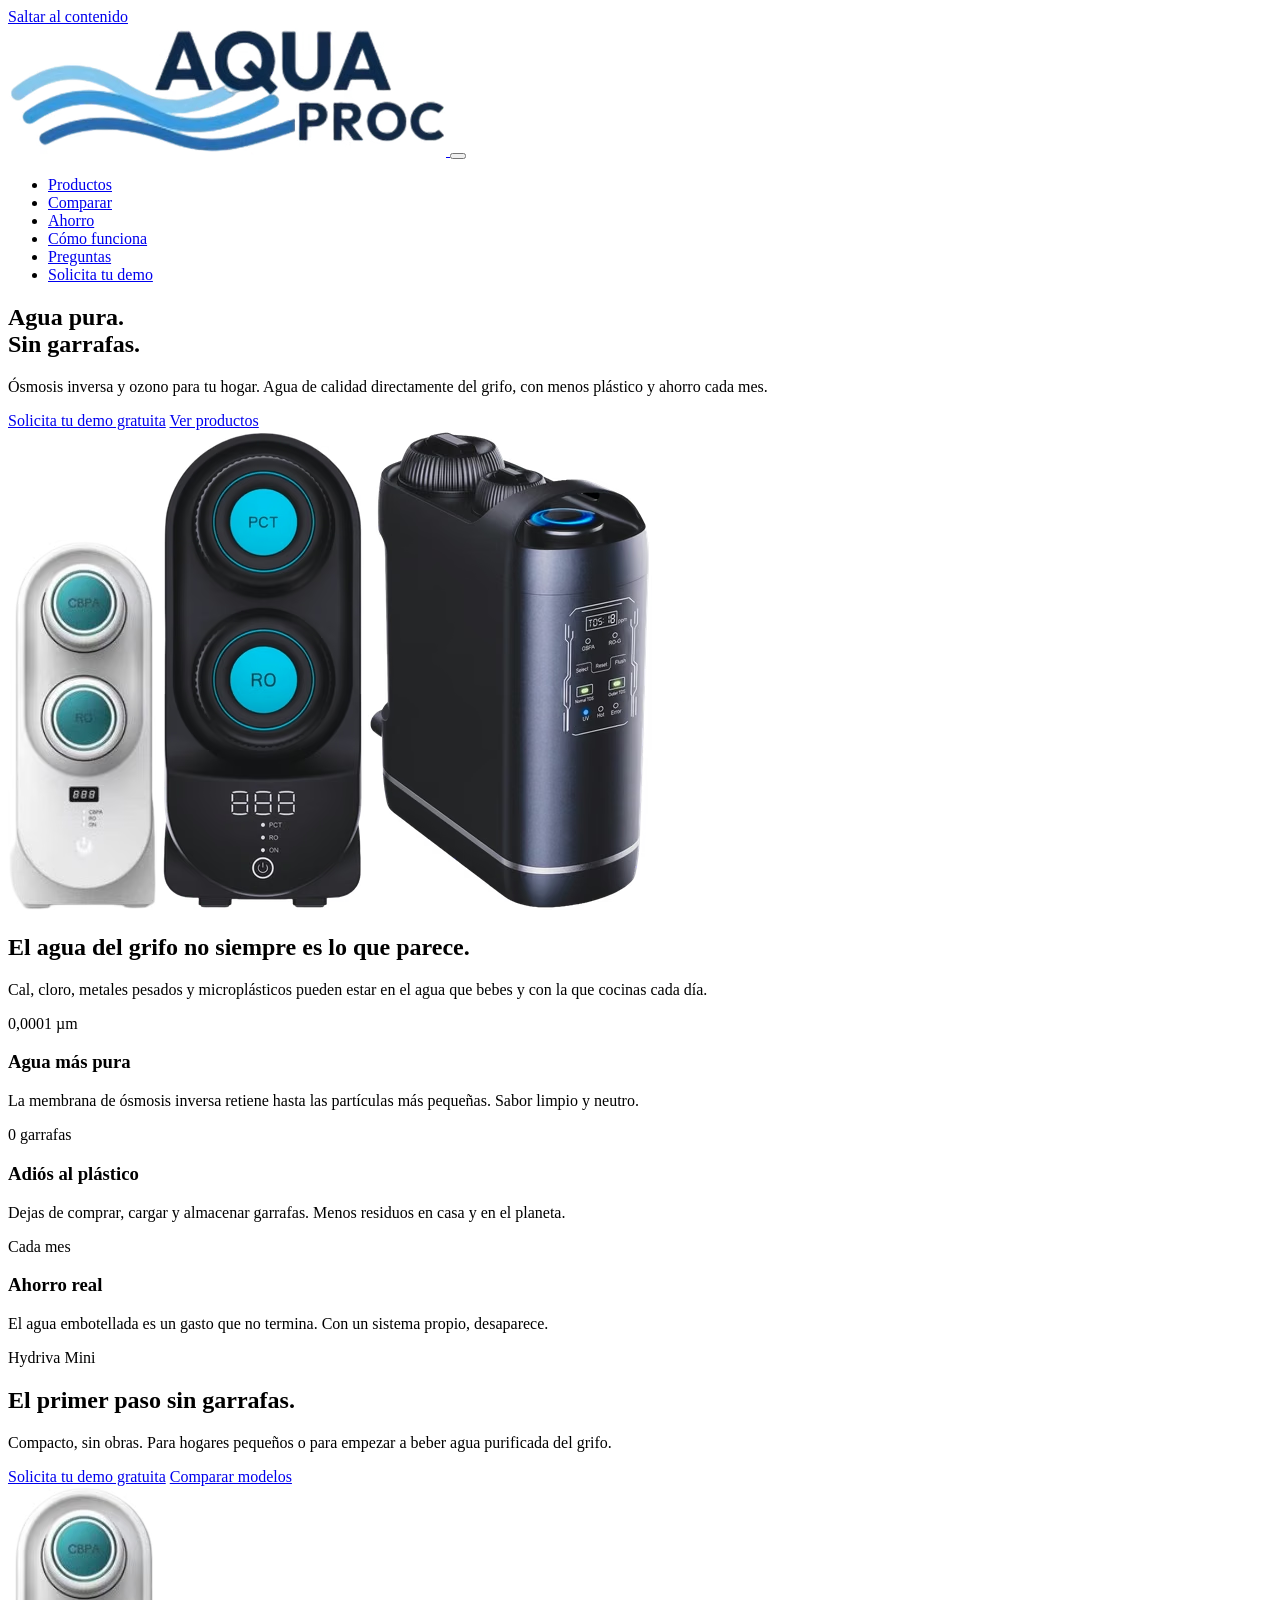
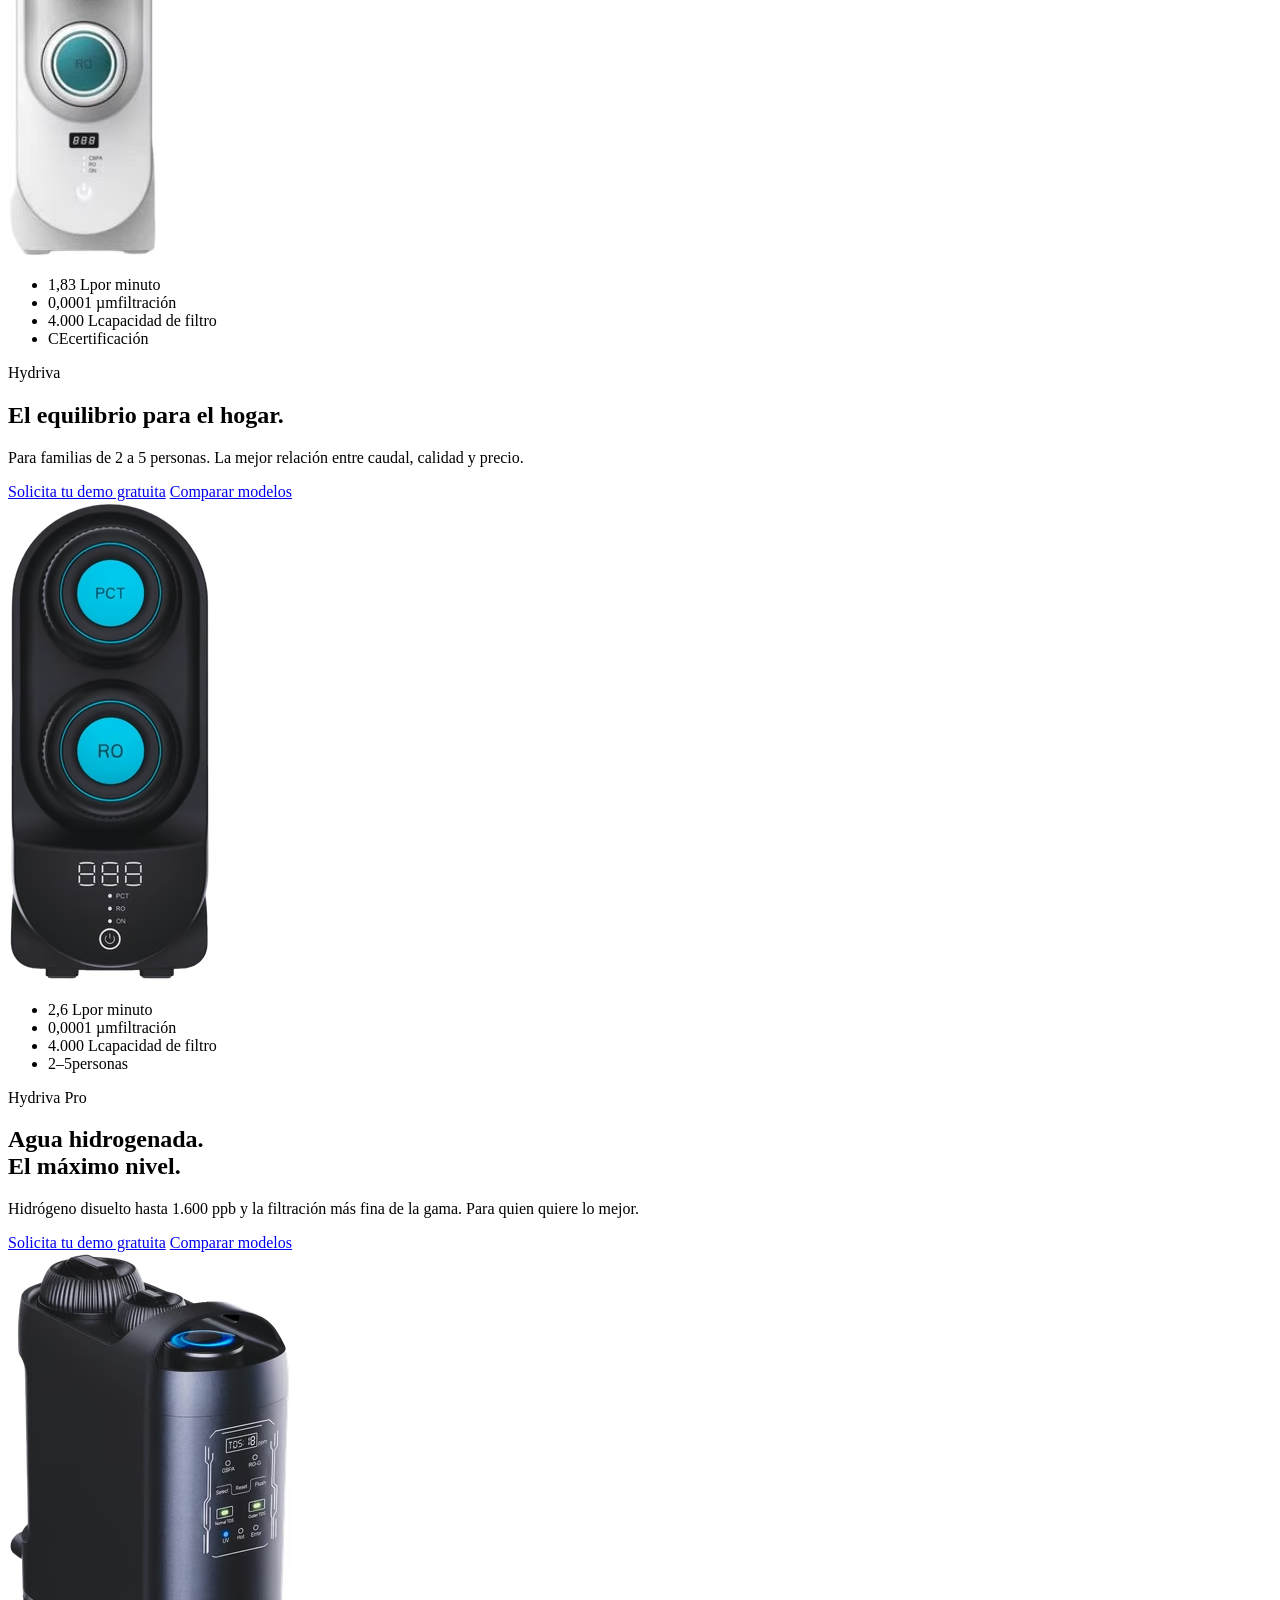
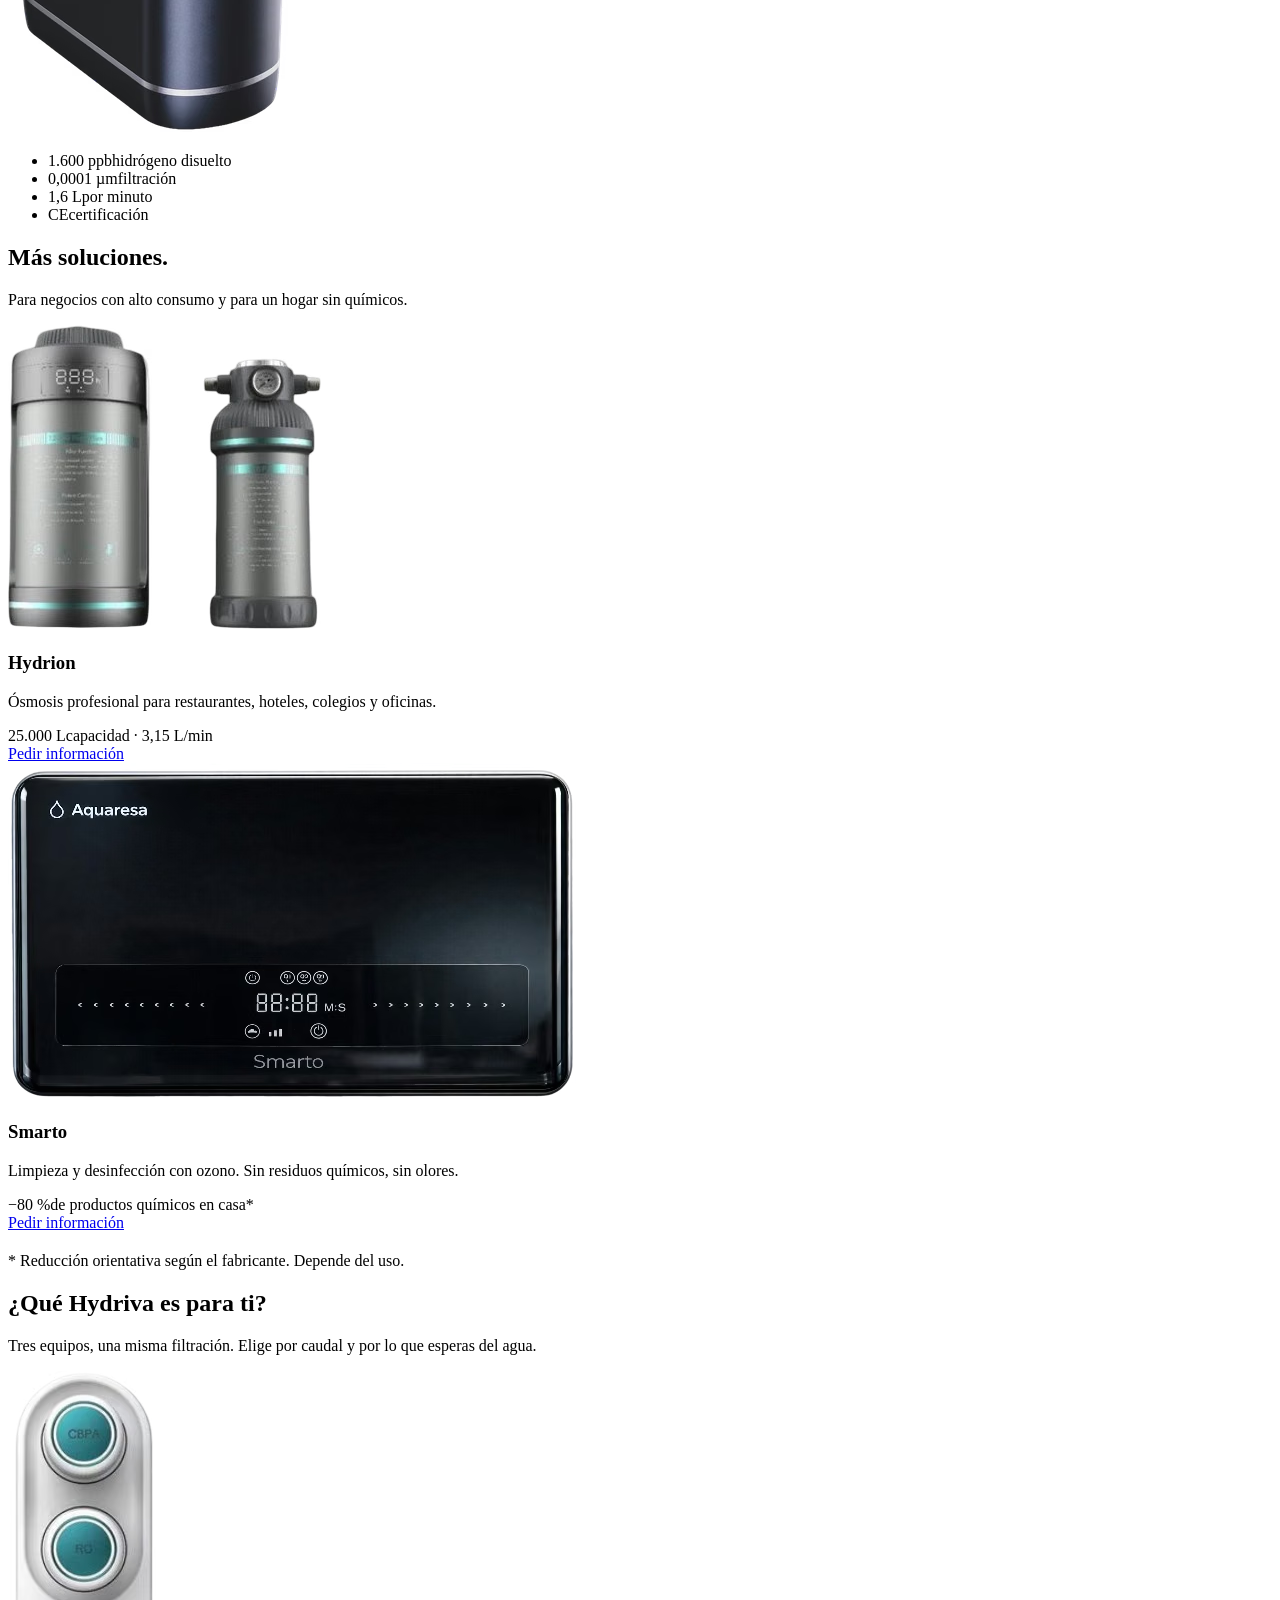
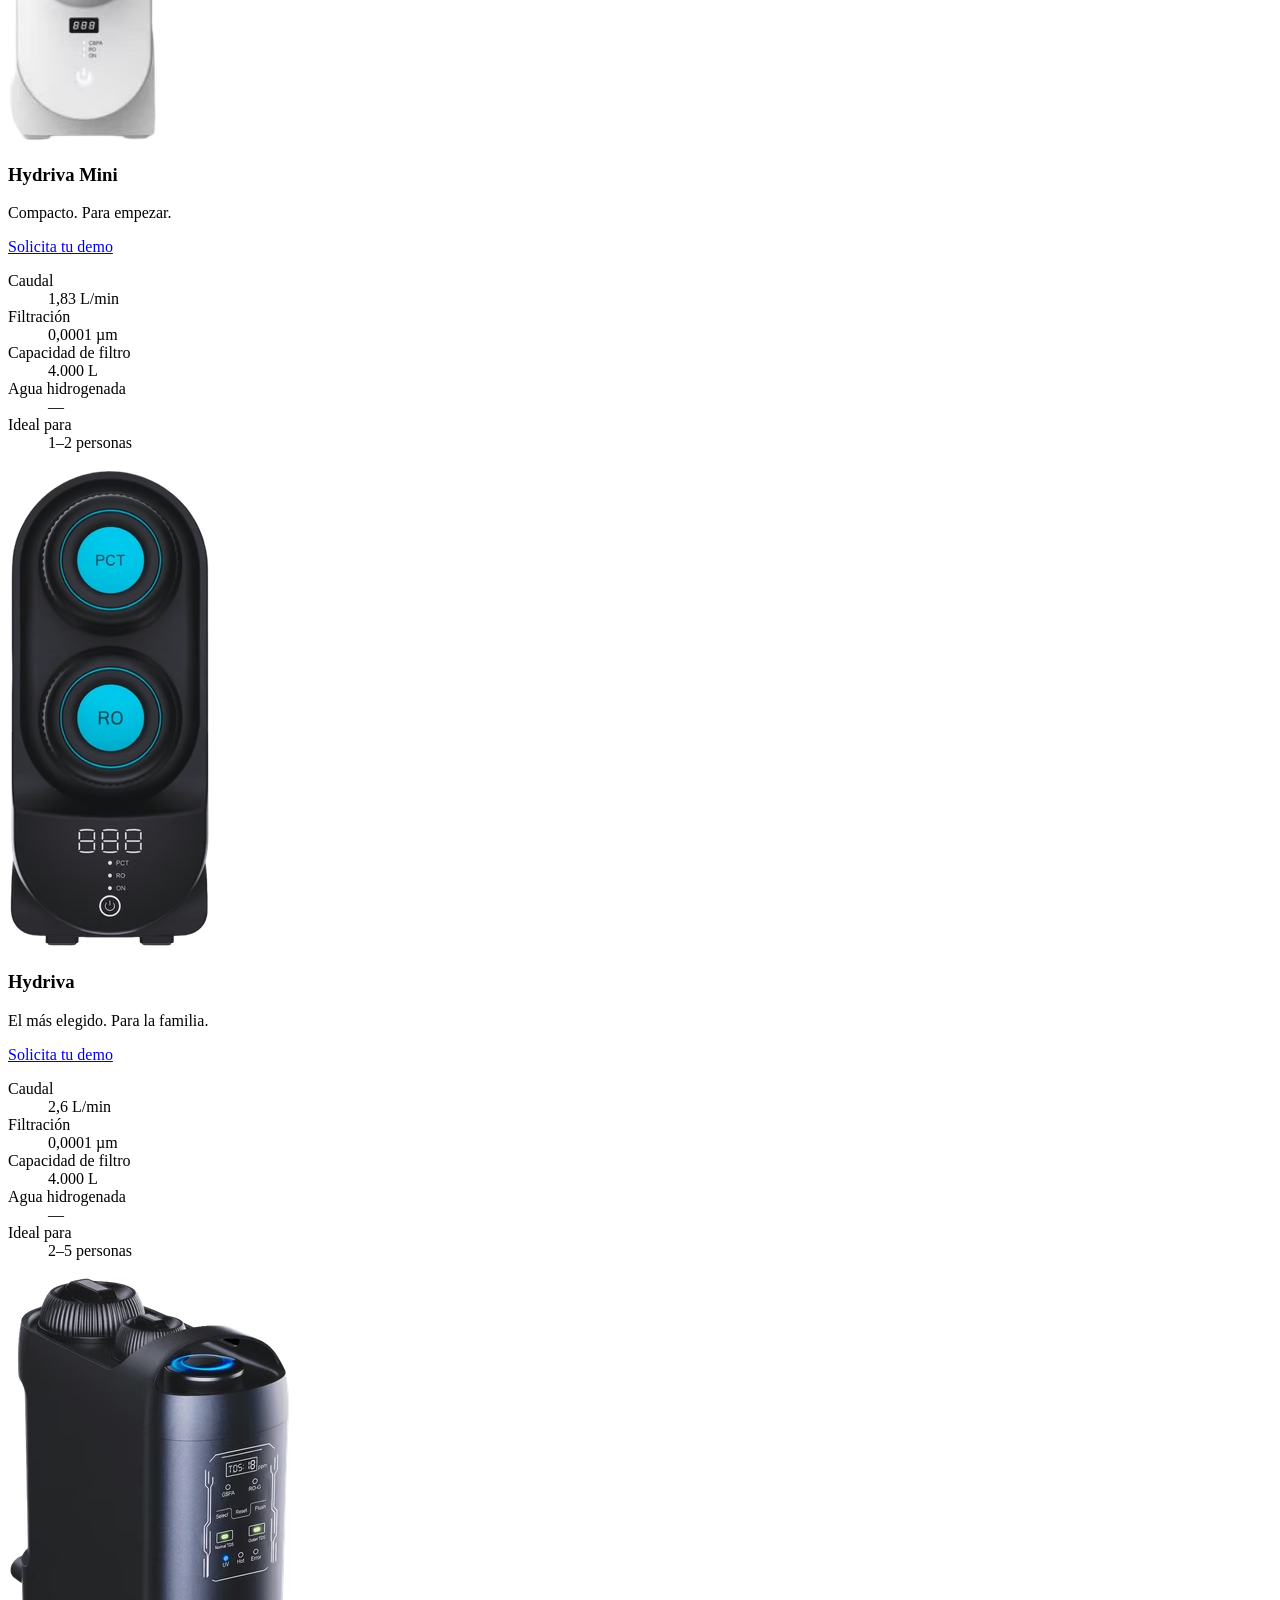
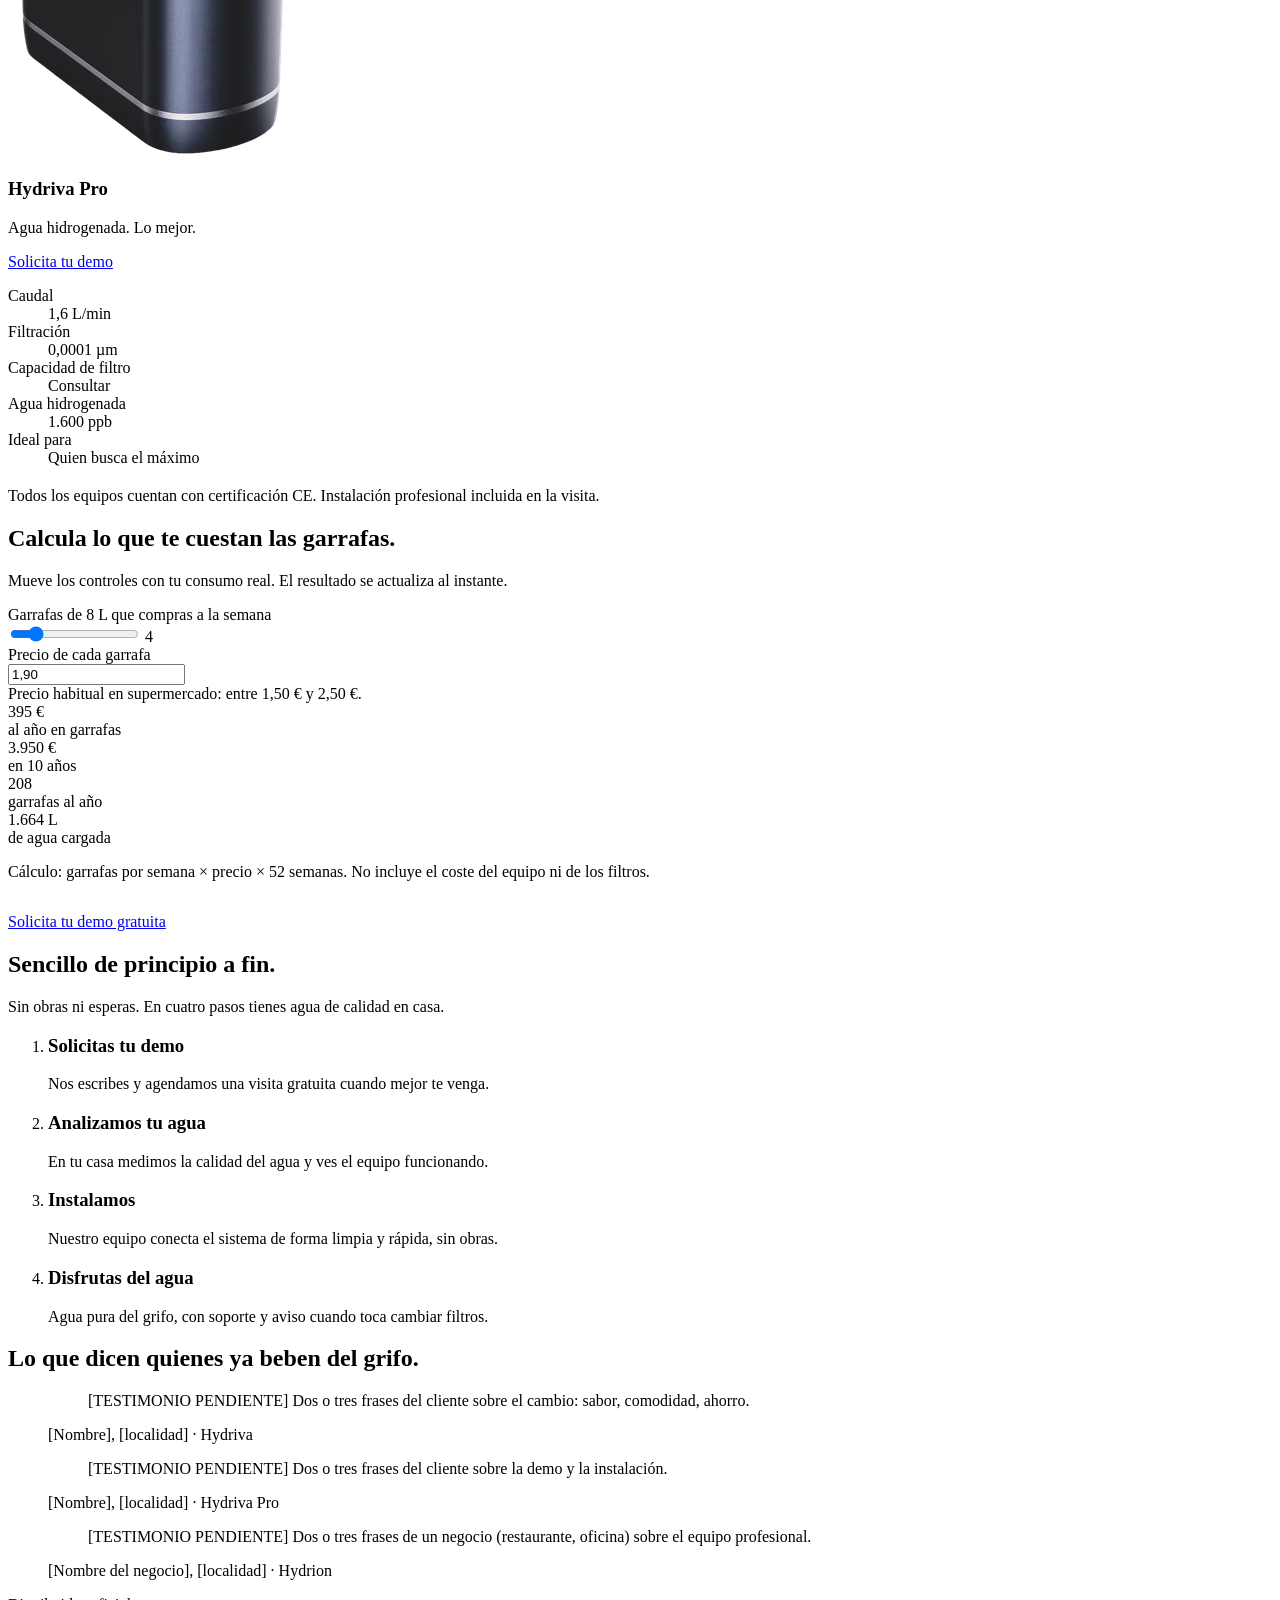
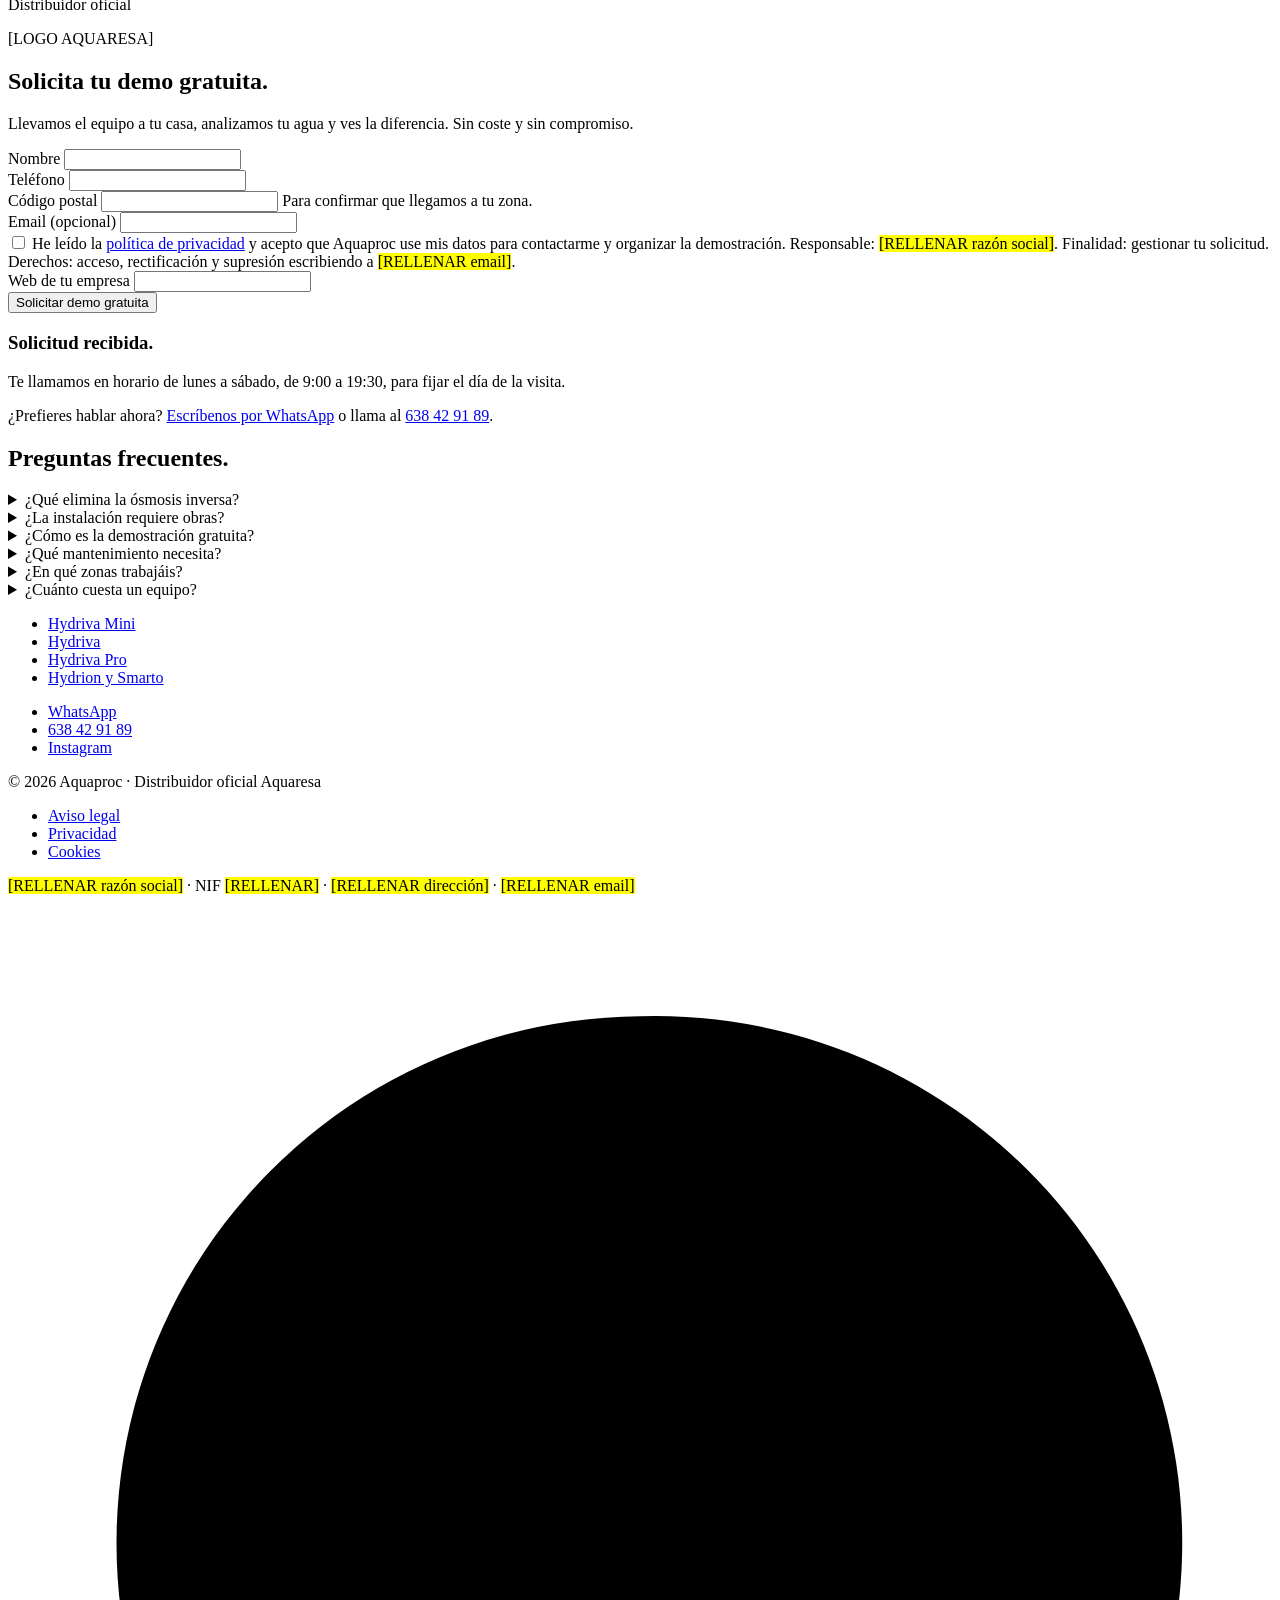
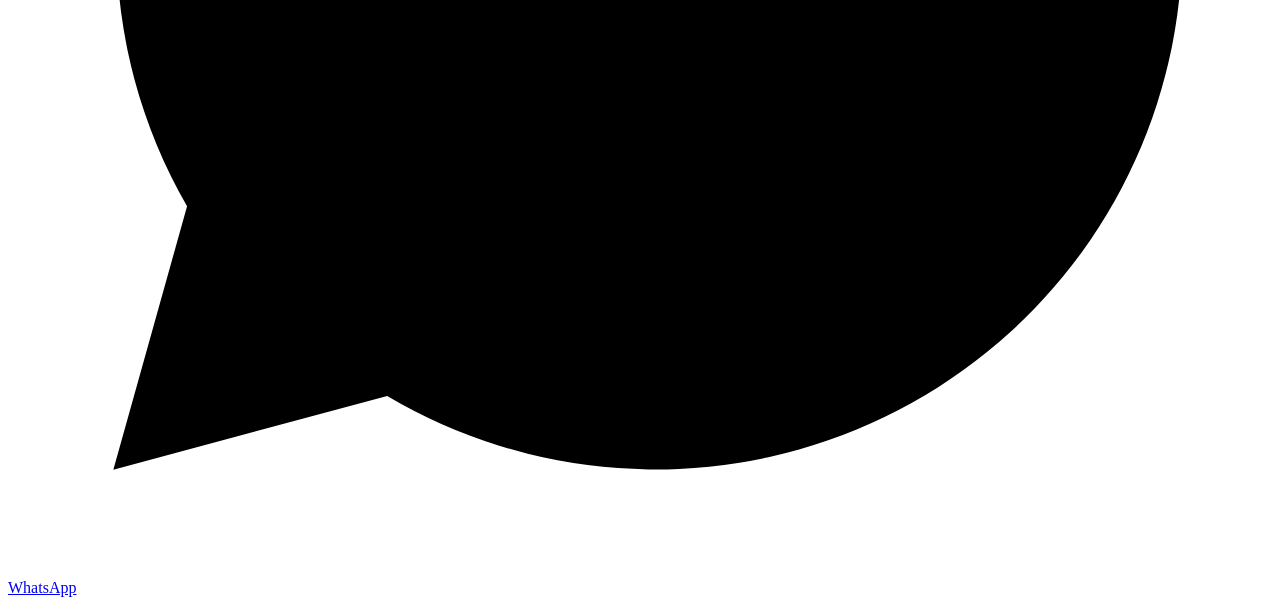
==== index.html @ 25bbf649 "feat: rediseño completo de la landing (hero, producto a pantalla completa, comparativa, calculadora," ====
<!DOCTYPE html>
<html lang="es">
<head>
<meta charset="utf-8">
<meta name="viewport" content="width=device-width, initial-scale=1">
<title>Aquaproc · Agua pura en casa, sin garrafas</title>
<meta name="description" content="Ósmosis inversa y ozono para tu hogar. Agua de calidad directamente del grifo, sin garrafas y con ahorro cada mes. Demo gratuita en tu casa, sin compromiso.">
<link rel="canonical" href="https://aquaproc.com/">
<meta name="theme-color" content="#ffffff" media="(prefers-color-scheme: light)">
<meta name="theme-color" content="#000000" media="(prefers-color-scheme: dark)">

<meta property="og:type" content="website">
<meta property="og:locale" content="es_ES">
<meta property="og:site_name" content="Aquaproc">
<meta property="og:title" content="Agua pura en casa. Sin garrafas.">
<meta property="og:description" content="Ósmosis inversa y ozono para tu hogar. Demo gratuita en tu casa, sin compromiso.">
<meta property="og:url" content="https://aquaproc.com/">
<meta property="og:image" content="https://aquaproc.com/img/og.jpg">
<meta property="og:image:width" content="1200">
<meta property="og:image:height" content="630">
<meta property="og:image:alt" content="Logo de Aquaproc y equipo de ósmosis Hydriva">
<meta name="twitter:card" content="summary_large_image">
<meta name="twitter:title" content="Agua pura en casa. Sin garrafas.">
<meta name="twitter:description" content="Ósmosis inversa y ozono para tu hogar. Demo gratuita en tu casa, sin compromiso.">
<meta name="twitter:image" content="https://aquaproc.com/img/og.jpg">

<link rel="icon" href="/favicon.ico" sizes="32x32">
<link rel="icon" href="/img/favicon-32.png" type="image/png" sizes="32x32">
<link rel="apple-touch-icon" href="/img/apple-touch-icon.png">
<link rel="manifest" href="/site.webmanifest">

<link rel="preload" href="/fonts/inter-semibold.woff" as="font" type="font/woff" crossorigin>
<link rel="preload" href="/fonts/inter-regular.woff" as="font" type="font/woff" crossorigin>
<link rel="preload" href="/img/hydriva.avif" as="image" type="image/avif" fetchpriority="high">
<link rel="stylesheet" href="/css/style.css">

<!-- Analítica sin cookies. Crea el sitio en plausible.io con el dominio aquaproc.com. -->
<script defer data-domain="aquaproc.com" src="https://plausible.io/js/script.js"></script>
<!-- Alternativa GA4 (requiere banner de cookies y consentimiento previo):
<script async src="https://www.googletagmanager.com/gtag/js?id=G-XXXXXXX"></script>
<script>window.dataLayer=window.dataLayer||[];function gtag(){dataLayer.push(arguments)}gtag('js',new Date());gtag('config','G-XXXXXXX');</script>
-->

<script type="application/ld+json">
{
  "@context": "https://schema.org",
  "@graph": [
    {
      "@type": "LocalBusiness",
      "@id": "https://aquaproc.com/#business",
      "name": "Aquaproc",
      "url": "https://aquaproc.com/",
      "logo": "https://aquaproc.com/img/logo.png",
      "image": "https://aquaproc.com/img/og.jpg",
      "description": "Venta e instalación de sistemas de ósmosis inversa y ozono para el hogar. Distribuidor oficial Aquaresa.",
      "telephone": "+34638429189",
      "sameAs": ["https://www.instagram.com/aquaproc"],
      "areaServed": [
        { "@type": "AdministrativeArea", "name": "Cataluña" },
        { "@type": "Country", "name": "España" }
      ],
      "openingHoursSpecification": {
        "@type": "OpeningHoursSpecification",
        "dayOfWeek": ["Monday", "Tuesday", "Wednesday", "Thursday", "Friday", "Saturday"],
        "opens": "09:00",
        "closes": "19:30"
      },
      "priceRange": "€€",
      "address": {
        "@type": "PostalAddress",
        "addressCountry": "ES",
        "addressRegion": "Cataluña"
      }
    },
    {
      "@type": "Product",
      "name": "Hydriva Mini",
      "brand": { "@type": "Brand", "name": "Aquaresa" },
      "description": "Ósmosis inversa compacta. 1,83 L/min, filtración de 0,0001 µm, 4.000 L de capacidad.",
      "image": "https://aquaproc.com/img/hydriva-mini.png",
      "url": "https://aquaproc.com/#hydriva-mini"
    },
    {
      "@type": "Product",
      "name": "Hydriva",
      "brand": { "@type": "Brand", "name": "Aquaresa" },
      "description": "Ósmosis inversa para el hogar. 2,6 L/min, filtración de 0,0001 µm, 4.000 L de capacidad.",
      "image": "https://aquaproc.com/img/hydriva.png",
      "url": "https://aquaproc.com/#hydriva"
    },
    {
      "@type": "Product",
      "name": "Hydriva Pro",
      "brand": { "@type": "Brand", "name": "Aquaresa" },
      "description": "Ósmosis inversa con agua hidrogenada hasta 1.600 ppb. 1,6 L/min, filtración de 0,0001 µm.",
      "image": "https://aquaproc.com/img/hydriva-pro.png",
      "url": "https://aquaproc.com/#hydriva-pro"
    },
    {
      "@type": "Product",
      "name": "Hydrion",
      "brand": { "@type": "Brand", "name": "Aquaresa" },
      "description": "Ósmosis inversa profesional. 3,15 L/min, 25.000 L de capacidad.",
      "image": "https://aquaproc.com/img/hydrion.png",
      "url": "https://aquaproc.com/#mas-soluciones"
    },
    {
      "@type": "Product",
      "name": "Smarto",
      "brand": { "@type": "Brand", "name": "Aquaresa" },
      "description": "Sistema de ozono para el hogar. Limpieza y desinfección sin productos químicos.",
      "image": "https://aquaproc.com/img/smarto.png",
      "url": "https://aquaproc.com/#mas-soluciones"
    },
    {
      "@type": "FAQPage",
      "mainEntity": [
        {
          "@type": "Question",
          "name": "¿Qué elimina la ósmosis inversa?",
          "acceptedAnswer": { "@type": "Answer", "text": "Filtra el agua a través de una membrana de 0,0001 µm, reteniendo cal, metales pesados, microplásticos y otras impurezas. El resultado es un agua de sabor limpio y neutro." }
        },
        {
          "@type": "Question",
          "name": "¿La instalación requiere obras?",
          "acceptedAnswer": { "@type": "Answer", "text": "No. Nuestro equipo conecta el sistema a tu instalación existente de forma limpia y rápida, sin obras." }
        },
        {
          "@type": "Question",
          "name": "¿Cómo es la demostración gratuita?",
          "acceptedAnswer": { "@type": "Answer", "text": "Vamos a tu casa, analizamos la calidad de tu agua y te enseñamos el equipo funcionando. Es gratis y sin compromiso de compra." }
        },
        {
          "@type": "Question",
          "name": "¿Qué mantenimiento necesita?",
          "acceptedAnswer": { "@type": "Answer", "text": "La sustitución periódica de los filtros. Te avisamos cuando toca y te damos soporte para que el equipo funcione siempre bien." }
        },
        {
          "@type": "Question",
          "name": "¿En qué zonas trabajáis?",
          "acceptedAnswer": { "@type": "Answer", "text": "Instalamos en toda España, principalmente en Cataluña. Escríbenos con tu código postal y te confirmamos fecha." }
        }
      ]
    }
  ]
}
</script>
</head>
<body>

<a class="skip-link" href="#main">Saltar al contenido</a>

<header class="nav">
  <div class="wrap nav-inner">
    <a class="nav-logo" href="#inicio" aria-label="Aquaproc, inicio">
      <picture>
        <source srcset="/img/logo.avif" type="image/avif">
        <source srcset="/img/logo.webp" type="image/webp">
        <img src="/img/logo.png" width="438" height="130" alt="" decoding="async">
      </picture>
    </a>
    <button class="nav-toggle" type="button" aria-expanded="false" aria-controls="nav-links" aria-label="Menú">
      <span></span><span></span>
    </button>
    <nav aria-label="Principal">
      <ul class="nav-links" id="nav-links">
        <li><a href="#hydriva">Productos</a></li>
        <li><a href="#comparar">Comparar</a></li>
        <li><a href="#ahorro">Ahorro</a></li>
        <li><a href="#como-funciona">Cómo funciona</a></li>
        <li><a href="#faq">Preguntas</a></li>
        <li class="nav-cta"><a class="btn btn-sm" href="#demo">Solicita tu demo</a></li>
      </ul>
    </nav>
  </div>
</header>

<main id="main">

<!-- ================= HERO ================= -->
<section class="hero" id="inicio" aria-labelledby="hero-title">
  <div class="wrap">
    <h1 class="t-display" id="hero-title">Agua pura.<br>Sin garrafas.</h1>
    <p class="t-intro">Ósmosis inversa y ozono para tu hogar. Agua de calidad directamente del grifo, con menos plástico y ahorro cada mes.</p>
    <div class="cta-row">
      <a class="btn" href="#demo">Solicita tu demo gratuita</a>
      <a class="link" href="#hydriva">Ver productos</a>
    </div>
  </div>
  <div class="hero-media" aria-hidden="true">
    <picture>
      <source srcset="/img/hydriva-mini.avif" type="image/avif">
      <source srcset="/img/hydriva-mini.webp" type="image/webp">
      <img class="is-mini" src="/img/hydriva-mini.png" width="149" height="370" alt="" decoding="async">
    </picture>
    <picture>
      <source srcset="/img/hydriva.avif" type="image/avif">
      <source srcset="/img/hydriva.webp" type="image/webp">
      <img src="/img/hydriva.png" width="203" height="480" alt="" fetchpriority="high">
    </picture>
    <picture>
      <source srcset="/img/hydriva-pro.avif" type="image/avif">
      <source srcset="/img/hydriva-pro.webp" type="image/webp">
      <img class="is-pro" src="/img/hydriva-pro.png" width="284" height="480" alt="" decoding="async">
    </picture>
  </div>
</section>

<!-- ================= POR QUÉ ================= -->
<section class="section section-alt" id="por-que" aria-labelledby="why-title">
  <div class="wrap">
    <div class="section-head reveal">
      <h2 class="t-headline" id="why-title">El agua del grifo no siempre es lo que parece.</h2>
      <p class="t-intro muted">Cal, cloro, metales pesados y microplásticos pueden estar en el agua que bebes y con la que cocinas cada día.</p>
    </div>
    <div class="reasons">
      <div class="reason reveal">
        <div class="big">0,0001 µm</div>
        <h3>Agua más pura</h3>
        <p>La membrana de ósmosis inversa retiene hasta las partículas más pequeñas. Sabor limpio y neutro.</p>
      </div>
      <div class="reason reveal">
        <div class="big">0 garrafas</div>
        <h3>Adiós al plástico</h3>
        <p>Dejas de comprar, cargar y almacenar garrafas. Menos residuos en casa y en el planeta.</p>
      </div>
      <div class="reason reveal">
        <div class="big">Cada mes</div>
        <h3>Ahorro real</h3>
        <p>El agua embotellada es un gasto que no termina. Con un sistema propio, desaparece.</p>
      </div>
    </div>
  </div>
</section>

<!-- ================= HYDRIVA MINI ================= -->
<section class="section product" id="hydriva-mini" aria-labelledby="mini-title">
  <div class="wrap">
    <div class="reveal">
      <p class="t-eyebrow">Hydriva Mini</p>
      <h2 class="t-headline" id="mini-title">El primer paso sin garrafas.</h2>
      <p class="t-intro">Compacto, sin obras. Para hogares pequeños o para empezar a beber agua purificada del grifo.</p>
      <div class="cta-row">
        <a class="btn" href="#demo">Solicita tu demo gratuita</a>
        <a class="link" href="#comparar">Comparar modelos</a>
      </div>
    </div>
    <div class="product-media reveal">
      <picture>
        <source srcset="/img/hydriva-mini.avif" type="image/avif">
        <source srcset="/img/hydriva-mini.webp" type="image/webp">
        <img src="/img/hydriva-mini.png" width="149" height="370" alt="Hydriva Mini, equipo de ósmosis inversa compacto en blanco" loading="lazy" decoding="async">
      </picture>
    </div>
    <ul class="specs reveal">
      <li class="spec"><span class="v">1,83 L</span><span class="k">por minuto</span></li>
      <li class="spec"><span class="v">0,0001 µm</span><span class="k">filtración</span></li>
      <li class="spec"><span class="v">4.000 L</span><span class="k">capacidad de filtro</span></li>
      <li class="spec"><span class="v">CE</span><span class="k">certificación</span></li>
    </ul>
  </div>
</section>

<!-- ================= HYDRIVA ================= -->
<section class="section section-alt product" id="hydriva" aria-labelledby="hydriva-title">
  <div class="wrap">
    <div class="reveal">
      <p class="t-eyebrow">Hydriva</p>
      <h2 class="t-headline" id="hydriva-title">El equilibrio para el hogar.</h2>
      <p class="t-intro">Para familias de 2 a 5 personas. La mejor relación entre caudal, calidad y precio.</p>
      <div class="cta-row">
        <a class="btn" href="#demo">Solicita tu demo gratuita</a>
        <a class="link" href="#comparar">Comparar modelos</a>
      </div>
    </div>
    <div class="product-media reveal">
      <picture>
        <source srcset="/img/hydriva.avif" type="image/avif">
        <source srcset="/img/hydriva.webp" type="image/webp">
        <img src="/img/hydriva.png" width="203" height="480" alt="Hydriva, equipo de ósmosis inversa para el hogar en negro" loading="lazy" decoding="async">
      </picture>
    </div>
    <ul class="specs reveal">
      <li class="spec"><span class="v">2,6 L</span><span class="k">por minuto</span></li>
      <li class="spec"><span class="v">0,0001 µm</span><span class="k">filtración</span></li>
      <li class="spec"><span class="v">4.000 L</span><span class="k">capacidad de filtro</span></li>
      <li class="spec"><span class="v">2–5</span><span class="k">personas</span></li>
    </ul>
  </div>
</section>

<!-- ================= HYDRIVA PRO (negro) ================= -->
<section class="section section-dark product" id="hydriva-pro" aria-labelledby="pro-title">
  <div class="wrap">
    <div class="reveal">
      <p class="t-eyebrow">Hydriva Pro</p>
      <h2 class="t-headline" id="pro-title">Agua hidrogenada.<br>El máximo nivel.</h2>
      <p class="t-intro">Hidrógeno disuelto hasta 1.600 ppb y la filtración más fina de la gama. Para quien quiere lo mejor.</p>
      <div class="cta-row">
        <a class="btn btn-on-dark" href="#demo">Solicita tu demo gratuita</a>
        <a class="link" href="#comparar">Comparar modelos</a>
      </div>
    </div>
    <div class="product-media reveal">
      <picture>
        <source srcset="/img/hydriva-pro.avif" type="image/avif">
        <source srcset="/img/hydriva-pro.webp" type="image/webp">
        <img src="/img/hydriva-pro.png" width="284" height="480" alt="Hydriva Pro, equipo de ósmosis inversa con hidrógeno, en azul oscuro" loading="lazy" decoding="async">
      </picture>
    </div>
    <ul class="specs reveal">
      <li class="spec"><span class="v">1.600 ppb</span><span class="k">hidrógeno disuelto</span></li>
      <li class="spec"><span class="v">0,0001 µm</span><span class="k">filtración</span></li>
      <li class="spec"><span class="v">1,6 L</span><span class="k">por minuto</span></li>
      <li class="spec"><span class="v">CE</span><span class="k">certificación</span></li>
    </ul>
  </div>
</section>

<!-- ================= MÁS SOLUCIONES ================= -->
<section class="section" id="mas-soluciones" aria-labelledby="more-title">
  <div class="wrap">
    <div class="section-head reveal">
      <h2 class="t-headline" id="more-title">Más soluciones.</h2>
      <p class="t-intro muted">Para negocios con alto consumo y para un hogar sin químicos.</p>
    </div>
    <div class="grid-2 solutions">
      <article class="card solution reveal">
        <div class="solution-media">
          <picture>
            <source srcset="/img/hydrion.avif" type="image/avif">
            <source srcset="/img/hydrion.webp" type="image/webp">
            <img src="/img/hydrion.png" width="313" height="304" alt="Hydrion, dos filtros profesionales de ósmosis inversa" loading="lazy" decoding="async">
          </picture>
        </div>
        <h3>Hydrion</h3>
        <p class="tag">Ósmosis profesional para restaurantes, hoteles, colegios y oficinas.</p>
        <div class="spec"><span class="v">25.000 L</span><span class="k">capacidad · 3,15 L/min</span></div>
        <a class="link" href="#demo">Pedir información</a>
      </article>
      <article class="card solution reveal">
        <div class="solution-media">
          <picture>
            <source srcset="/img/smarto.avif" type="image/avif">
            <source srcset="/img/smarto.webp" type="image/webp">
            <img src="/img/smarto.png" width="568" height="336" alt="Smarto, sistema de ozono Aquaresa con panel táctil" loading="lazy" decoding="async">
          </picture>
        </div>
        <h3>Smarto</h3>
        <p class="tag">Limpieza y desinfección con ozono. Sin residuos químicos, sin olores.</p>
        <div class="spec"><span class="v">−80 %</span><span class="k">de productos químicos en casa*</span></div>
        <a class="link" href="#demo">Pedir información</a>
      </article>
    </div>
    <p class="t-caption muted center" style="margin-top:20px">* Reducción orientativa según el fabricante. Depende del uso.</p>
  </div>
</section>

<!-- ================= COMPARAR MODELOS ================= -->
<section class="section section-alt" id="comparar" aria-labelledby="compare-title">
  <div class="wrap">
    <div class="section-head reveal">
      <h2 class="t-headline" id="compare-title">¿Qué Hydriva es para ti?</h2>
      <p class="t-intro muted">Tres equipos, una misma filtración. Elige por caudal y por lo que esperas del agua.</p>
    </div>
    <div class="compare-scroll reveal">
      <div class="compare">
        <article class="compare-col">
          <div class="cmedia">
            <picture>
              <source srcset="/img/hydriva-mini.avif" type="image/avif">
              <source srcset="/img/hydriva-mini.webp" type="image/webp">
              <img src="/img/hydriva-mini.png" width="149" height="370" alt="" loading="lazy" decoding="async">
            </picture>
          </div>
          <h3>Hydriva Mini</h3>
          <p class="tag">Compacto. Para empezar.</p>
          <a class="btn btn-sm" href="#demo">Solicita tu demo</a>
          <dl>
            <div class="row"><dt>Caudal</dt><dd>1,83 L/min</dd></div>
            <div class="row"><dt>Filtración</dt><dd>0,0001 µm</dd></div>
            <div class="row"><dt>Capacidad de filtro</dt><dd>4.000 L</dd></div>
            <div class="row"><dt>Agua hidrogenada</dt><dd class="small">—</dd></div>
            <div class="row"><dt>Ideal para</dt><dd class="small">1–2 personas</dd></div>
          </dl>
        </article>
        <article class="compare-col">
          <div class="cmedia">
            <picture>
              <source srcset="/img/hydriva.avif" type="image/avif">
              <source srcset="/img/hydriva.webp" type="image/webp">
              <img src="/img/hydriva.png" width="203" height="480" alt="" loading="lazy" decoding="async">
            </picture>
          </div>
          <h3>Hydriva</h3>
          <p class="tag">El más elegido. Para la familia.</p>
          <a class="btn btn-sm" href="#demo">Solicita tu demo</a>
          <dl>
            <div class="row"><dt>Caudal</dt><dd>2,6 L/min</dd></div>
            <div class="row"><dt>Filtración</dt><dd>0,0001 µm</dd></div>
            <div class="row"><dt>Capacidad de filtro</dt><dd>4.000 L</dd></div>
            <div class="row"><dt>Agua hidrogenada</dt><dd class="small">—</dd></div>
            <div class="row"><dt>Ideal para</dt><dd class="small">2–5 personas</dd></div>
          </dl>
        </article>
        <article class="compare-col">
          <div class="cmedia">
            <picture>
              <source srcset="/img/hydriva-pro.avif" type="image/avif">
              <source srcset="/img/hydriva-pro.webp" type="image/webp">
              <img src="/img/hydriva-pro.png" width="284" height="480" alt="" loading="lazy" decoding="async">
            </picture>
          </div>
          <h3>Hydriva Pro</h3>
          <p class="tag">Agua hidrogenada. Lo mejor.</p>
          <a class="btn btn-sm" href="#demo">Solicita tu demo</a>
          <dl>
            <div class="row"><dt>Caudal</dt><dd>1,6 L/min</dd></div>
            <div class="row"><dt>Filtración</dt><dd>0,0001 µm</dd></div>
            <div class="row"><dt>Capacidad de filtro</dt><dd class="small">Consultar</dd></div>
            <div class="row"><dt>Agua hidrogenada</dt><dd>1.600 ppb</dd></div>
            <div class="row"><dt>Ideal para</dt><dd class="small">Quien busca el máximo</dd></div>
          </dl>
        </article>
      </div>
    </div>
    <p class="t-caption muted center" style="margin-top:20px">Todos los equipos cuentan con certificación CE. Instalación profesional incluida en la visita.</p>
  </div>
</section>

<!-- ================= AHORRO ================= -->
<section class="section" id="ahorro" aria-labelledby="calc-title">
  <div class="wrap">
    <div class="section-head reveal">
      <h2 class="t-headline" id="calc-title">Calcula lo que te cuestan las garrafas.</h2>
      <p class="t-intro muted">Mueve los controles con tu consumo real. El resultado se actualiza al instante.</p>
    </div>
    <div class="calc reveal" id="calc">
      <div class="card calc-inputs">
        <div class="field">
          <label for="calc-qty">Garrafas de 8 L que compras a la semana</label>
          <div class="field-row">
            <input type="range" id="calc-qty" min="1" max="20" step="1" value="4" aria-describedby="calc-qty-out">
            <output id="calc-qty-out" for="calc-qty">4</output>
          </div>
        </div>
        <div class="field">
          <label for="calc-price">Precio de cada garrafa</label>
          <div class="input-money">
            <input class="input" type="text" inputmode="decimal" id="calc-price" value="1,90" aria-describedby="calc-price-hint" autocomplete="off">
          </div>
          <span class="hint" id="calc-price-hint">Precio habitual en supermercado: entre 1,50 € y 2,50 €.</span>
        </div>
      </div>
      <div class="card calc-result" aria-live="polite">
        <div class="big" id="calc-year">395 €</div>
        <div class="big-label">al año en garrafas</div>
        <div class="secondary">
          <div><div class="v" id="calc-ten">3.950 €</div><div class="k">en 10 años</div></div>
          <div><div class="v" id="calc-bottles">208</div><div class="k">garrafas al año</div></div>
          <div><div class="v" id="calc-litres">1.664 L</div><div class="k">de agua cargada</div></div>
        </div>
      </div>
    </div>
    <p class="calc-note t-caption">
      Cálculo: garrafas por semana × precio × 52 semanas. No incluye el coste del equipo ni de los filtros.
      <!-- TODO (Ismael): si quieres mostrar precio, añade aquí "Equipos desde X €" y, si lo tienes, el coste anual de filtros para calcular el ahorro neto. -->
    </p>
    <div class="cta-row reveal" style="margin-top:32px">
      <a class="btn" href="#demo">Solicita tu demo gratuita</a>
    </div>
  </div>
</section>

<!-- ================= CÓMO FUNCIONA ================= -->
<section class="section section-alt" id="como-funciona" aria-labelledby="how-title">
  <div class="wrap">
    <div class="section-head reveal">
      <h2 class="t-headline" id="how-title">Sencillo de principio a fin.</h2>
      <p class="t-intro muted">Sin obras ni esperas. En cuatro pasos tienes agua de calidad en casa.</p>
    </div>
    <ol class="steps">
      <li class="step reveal"><h3>Solicitas tu demo</h3><p>Nos escribes y agendamos una visita gratuita cuando mejor te venga.</p></li>
      <li class="step reveal"><h3>Analizamos tu agua</h3><p>En tu casa medimos la calidad del agua y ves el equipo funcionando.</p></li>
      <li class="step reveal"><h3>Instalamos</h3><p>Nuestro equipo conecta el sistema de forma limpia y rápida, sin obras.</p></li>
      <li class="step reveal"><h3>Disfrutas del agua</h3><p>Agua pura del grifo, con soporte y aviso cuando toca cambiar filtros.</p></li>
    </ol>
  </div>
</section>

<!-- ================= PRUEBA SOCIAL ================= -->
<section class="section" id="opiniones" aria-labelledby="social-title">
  <div class="wrap">
    <div class="section-head reveal">
      <h2 class="t-headline" id="social-title">Lo que dicen quienes ya beben del grifo.</h2>
    </div>
    <!-- TODO (Ismael): sustituir los tres placeholders por testimonios reales (texto, nombre, localidad) con permiso del cliente. No inventar nombres. -->
    <div class="grid-3 testimonials">
      <figure class="card testimonial is-placeholder reveal">
        <blockquote>[TESTIMONIO PENDIENTE] Dos o tres frases del cliente sobre el cambio: sabor, comodidad, ahorro.</blockquote>
        <figcaption>[Nombre], [localidad] · Hydriva</figcaption>
      </figure>
      <figure class="card testimonial is-placeholder reveal">
        <blockquote>[TESTIMONIO PENDIENTE] Dos o tres frases del cliente sobre la demo y la instalación.</blockquote>
        <figcaption>[Nombre], [localidad] · Hydriva Pro</figcaption>
      </figure>
      <figure class="card testimonial is-placeholder reveal">
        <blockquote>[TESTIMONIO PENDIENTE] Dos o tres frases de un negocio (restaurante, oficina) sobre el equipo profesional.</blockquote>
        <figcaption>[Nombre del negocio], [localidad] · Hydrion</figcaption>
      </figure>
    </div>
    <div class="partners reveal">
      <p>Distribuidor oficial</p>
      <div class="partner-row">
        <!-- TODO (Ismael): sustituir por el logotipo oficial de Aquaresa (SVG o PNG) con su autorización. -->
        <span class="partner">[LOGO AQUARESA]</span>
      </div>
    </div>
  </div>
</section>

<!-- ================= DEMO / FORMULARIO ================= -->
<section class="section section-alt" id="demo" aria-labelledby="demo-title">
  <div class="wrap">
    <div class="section-head reveal">
      <h2 class="t-headline" id="demo-title">Solicita tu demo gratuita.</h2>
      <p class="t-intro muted">Llevamos el equipo a tu casa, analizamos tu agua y ves la diferencia. Sin coste y sin compromiso.</p>
    </div>

    <form class="form reveal" id="demo-form" action="https://formspree.io/f/xbdvjgle" method="POST" novalidate>
      <div class="form-grid">
        <div class="field span-2">
          <label for="f-nombre">Nombre</label>
          <input class="input" type="text" id="f-nombre" name="nombre" autocomplete="name" required aria-describedby="e-nombre">
          <span class="error-msg" id="e-nombre" role="alert"></span>
        </div>
        <div class="field">
          <label for="f-telefono">Teléfono</label>
          <input class="input" type="tel" id="f-telefono" name="telefono" autocomplete="tel" inputmode="tel" required aria-describedby="e-telefono">
          <span class="error-msg" id="e-telefono" role="alert"></span>
        </div>
        <div class="field">
          <label for="f-cp">Código postal</label>
          <input class="input" type="text" id="f-cp" name="cp" autocomplete="postal-code" inputmode="numeric" maxlength="5" required aria-describedby="e-cp h-cp">
          <span class="hint" id="h-cp">Para confirmar que llegamos a tu zona.</span>
          <span class="error-msg" id="e-cp" role="alert"></span>
        </div>
        <div class="field span-2">
          <label for="f-email">Email <span class="muted">(opcional)</span></label>
          <input class="input" type="email" id="f-email" name="email" autocomplete="email" aria-describedby="e-email">
          <span class="error-msg" id="e-email" role="alert"></span>
        </div>
      </div>

      <label class="check">
        <input type="checkbox" name="consentimiento" value="si" required>
        <span>
          He leído la <a href="/legal/privacidad.html">política de privacidad</a> y acepto que Aquaproc use mis datos para contactarme y organizar la demostración.
          Responsable: <mark>[RELLENAR razón social]</mark>. Finalidad: gestionar tu solicitud. Derechos: acceso, rectificación y supresión escribiendo a <mark>[RELLENAR email]</mark>.
          <span class="error-msg" role="alert"></span>
        </span>
      </label>

      <!-- Honeypot: los humanos no lo ven; los bots lo rellenan. -->
      <div class="hp" aria-hidden="true">
        <label for="f-web">Web de tu empresa</label>
        <input type="text" id="f-web" name="empresa_web" tabindex="-1" autocomplete="off">
      </div>
      <input type="hidden" name="_subject" value="Nueva solicitud de demo — aquaproc.com">

      <div class="form-actions">
        <button class="btn btn-lg" type="submit"><span class="spinner" aria-hidden="true"></span><span class="label">Solicitar demo gratuita</span></button>
        <p class="form-status" aria-live="polite"></p>
      </div>
    </form>

    <div class="form-success" id="form-success" role="status">
      <h3>Solicitud recibida.</h3>
      <p>Te llamamos en horario de lunes a sábado, de 9:00 a 19:30, para fijar el día de la visita.</p>
    </div>

    <p class="alt-contact reveal">
      ¿Prefieres hablar ahora?
      <a href="https://wa.me/34638429189?text=Hola%2C%20quiero%20solicitar%20una%20demostraci%C3%B3n%20gratuita%20de%20Aquaproc" target="_blank" rel="noopener" data-place="demo">Escríbenos por WhatsApp</a>
      o llama al <a href="tel:+34638429189" data-place="demo">638 42 91 89</a>.
    </p>
  </div>
</section>

<!-- ================= FAQ ================= -->
<section class="section" id="faq" aria-labelledby="faq-title">
  <div class="wrap">
    <div class="section-head reveal">
      <h2 class="t-headline" id="faq-title">Preguntas frecuentes.</h2>
    </div>
    <div class="faq reveal">
      <details>
        <summary>¿Qué elimina la ósmosis inversa?</summary>
        <div class="answer">Filtra el agua a través de una membrana de 0,0001 µm, reteniendo cal, metales pesados, microplásticos y otras impurezas. El resultado es un agua de sabor limpio y neutro.</div>
      </details>
      <details>
        <summary>¿La instalación requiere obras?</summary>
        <div class="answer">No. Nuestro equipo conecta el sistema a tu instalación existente de forma limpia y rápida, sin obras.</div>
      </details>
      <details>
        <summary>¿Cómo es la demostración gratuita?</summary>
        <div class="answer">Vamos a tu casa, analizamos la calidad de tu agua y te enseñamos el equipo funcionando. Es gratis y sin compromiso de compra.</div>
      </details>
      <details>
        <summary>¿Qué mantenimiento necesita?</summary>
        <div class="answer">La sustitución periódica de los filtros. Te avisamos cuando toca y te damos soporte para que el equipo funcione siempre bien.</div>
      </details>
      <details>
        <summary>¿En qué zonas trabajáis?</summary>
        <div class="answer">Instalamos en toda España, principalmente en Cataluña. Escríbenos con tu código postal y te confirmamos fecha.</div>
      </details>
      <details>
        <summary>¿Cuánto cuesta un equipo?</summary>
        <!-- TODO (Ismael): rellenar con el rango real o con la política de precios ("te damos precio cerrado en la demo"). -->
        <div class="answer"><mark>[RELLENAR]</mark> Depende del modelo y de tu instalación. En la demostración te damos un precio cerrado, sin sorpresas.</div>
      </details>
    </div>
  </div>
</section>

</main>

<footer class="footer">
  <div class="wrap">
    <div class="footer-top">
      <ul class="footer-nav">
        <li><a href="#hydriva-mini">Hydriva Mini</a></li>
        <li><a href="#hydriva">Hydriva</a></li>
        <li><a href="#hydriva-pro">Hydriva Pro</a></li>
        <li><a href="#mas-soluciones">Hydrion y Smarto</a></li>
      </ul>
      <ul class="footer-nav">
        <li><a href="https://wa.me/34638429189" target="_blank" rel="noopener" data-place="footer">WhatsApp</a></li>
        <li><a href="tel:+34638429189" data-place="footer">638 42 91 89</a></li>
        <li><a href="https://www.instagram.com/aquaproc" target="_blank" rel="noopener">Instagram</a></li>
      </ul>
    </div>
    <div class="footer-bottom">
      <span>© 2026 Aquaproc · Distribuidor oficial Aquaresa</span>
      <ul class="footer-nav">
        <li><a href="/legal/aviso-legal.html">Aviso legal</a></li>
        <li><a href="/legal/privacidad.html">Privacidad</a></li>
        <li><a href="/legal/cookies.html">Cookies</a></li>
      </ul>
    </div>
    <p class="footer-legal"><mark>[RELLENAR razón social]</mark> · NIF <mark>[RELLENAR]</mark> · <mark>[RELLENAR dirección]</mark> · <mark>[RELLENAR email]</mark></p>
  </div>
</footer>

<a class="wa-float" href="https://wa.me/34638429189?text=Hola%2C%20quiero%20m%C3%A1s%20informaci%C3%B3n%20sobre%20Aquaproc" target="_blank" rel="noopener" aria-label="Escríbenos por WhatsApp" data-place="flotante">
  <svg viewBox="0 0 24 24" aria-hidden="true"><path d="M12 2a10 10 0 0 0-8.6 15L2 22l5.2-1.4A10 10 0 1 0 12 2Zm5.5 12.4c-.3-.1-1.7-.8-1.9-.9-.3-.1-.5-.1-.7.1-.2.3-.7.9-.9 1.1-.2.2-.3.2-.6.1-.3-.1-1.2-.5-2.3-1.4-.9-.8-1.4-1.7-1.6-2-.2-.3 0-.5.1-.6l.4-.5c.1-.2.2-.3.3-.5.1-.2 0-.4 0-.5l-.9-2.2c-.2-.6-.5-.5-.7-.5h-.6c-.2 0-.5.1-.8.4-.3.3-1 1-1 2.5s1.1 2.9 1.2 3.1c.1.2 2.1 3.2 5.1 4.5.7.3 1.3.5 1.7.6.7.2 1.4.2 1.9.1.6-.1 1.7-.7 2-1.4.2-.7.2-1.2.2-1.4-.1-.1-.3-.2-.6-.3Z"/></svg>
  <span>WhatsApp</span>
</a>

<script src="/js/main.js" defer></script>
</body>
</html>
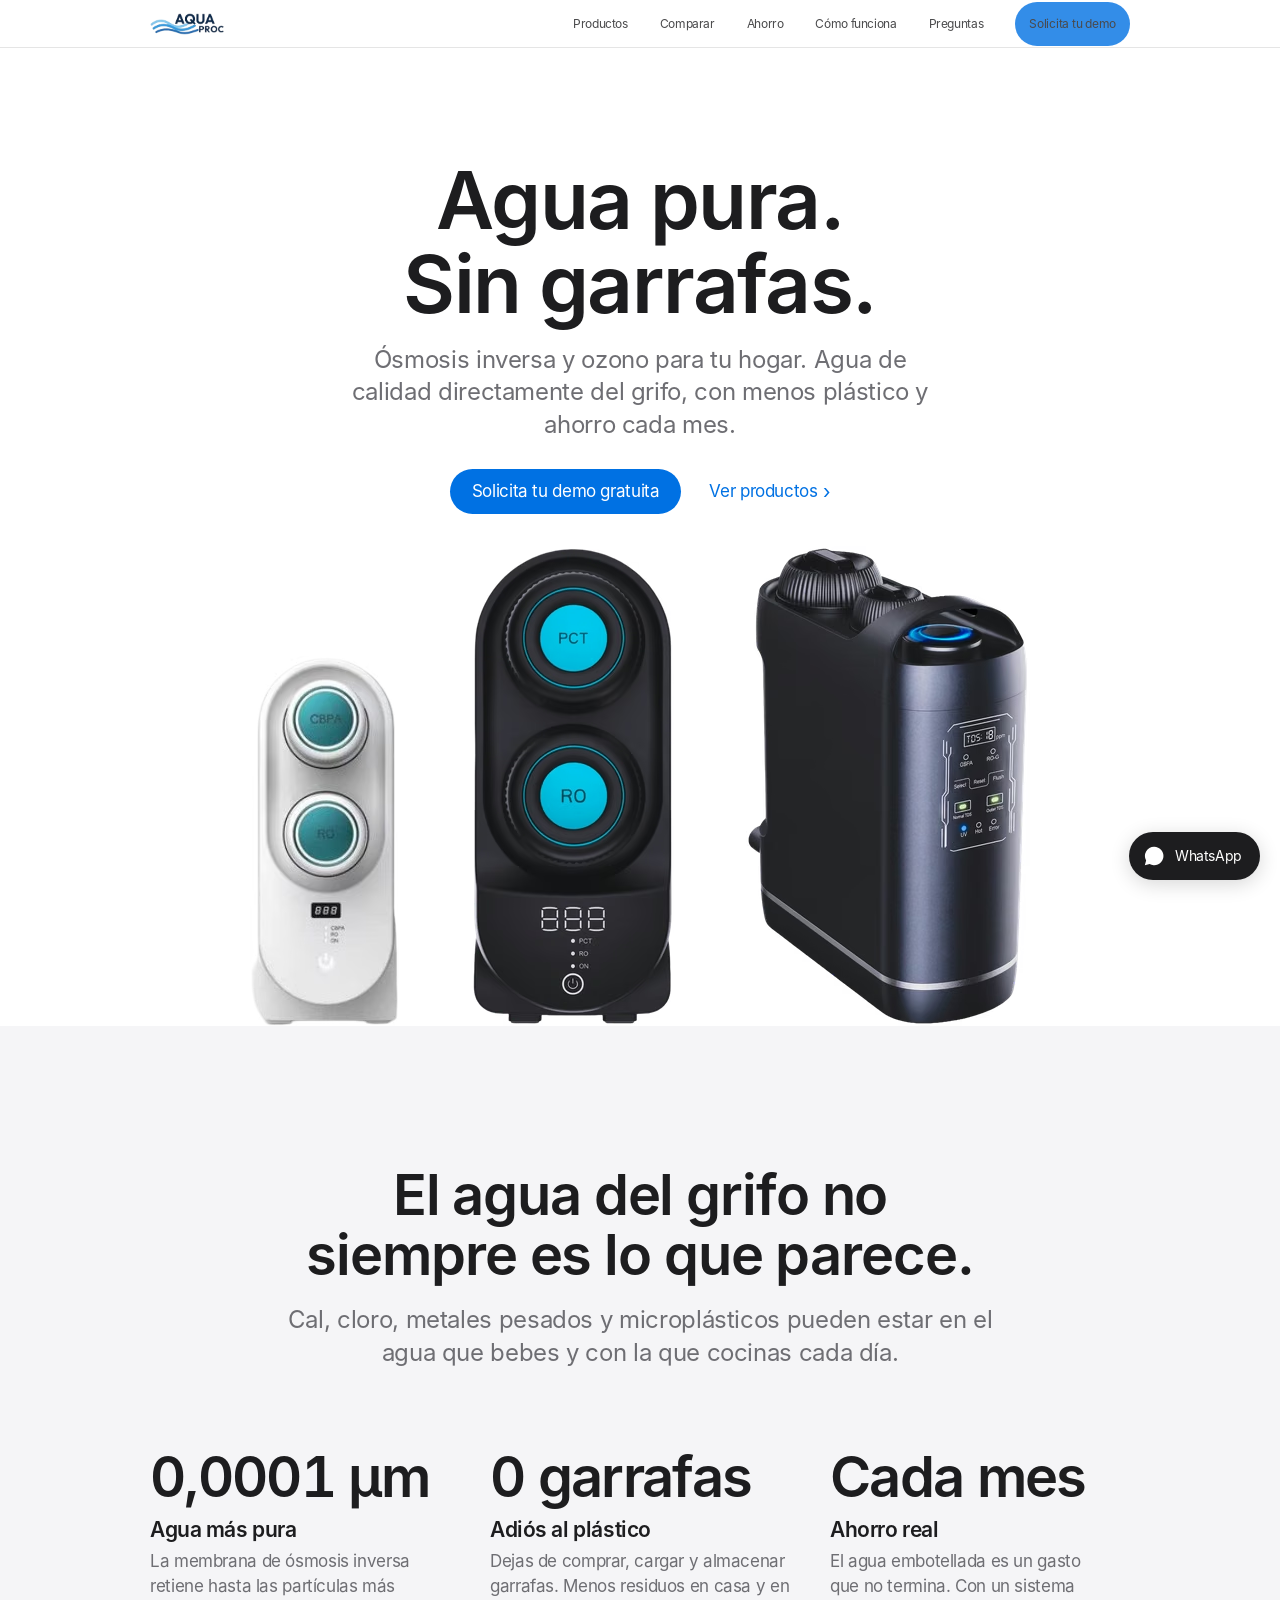
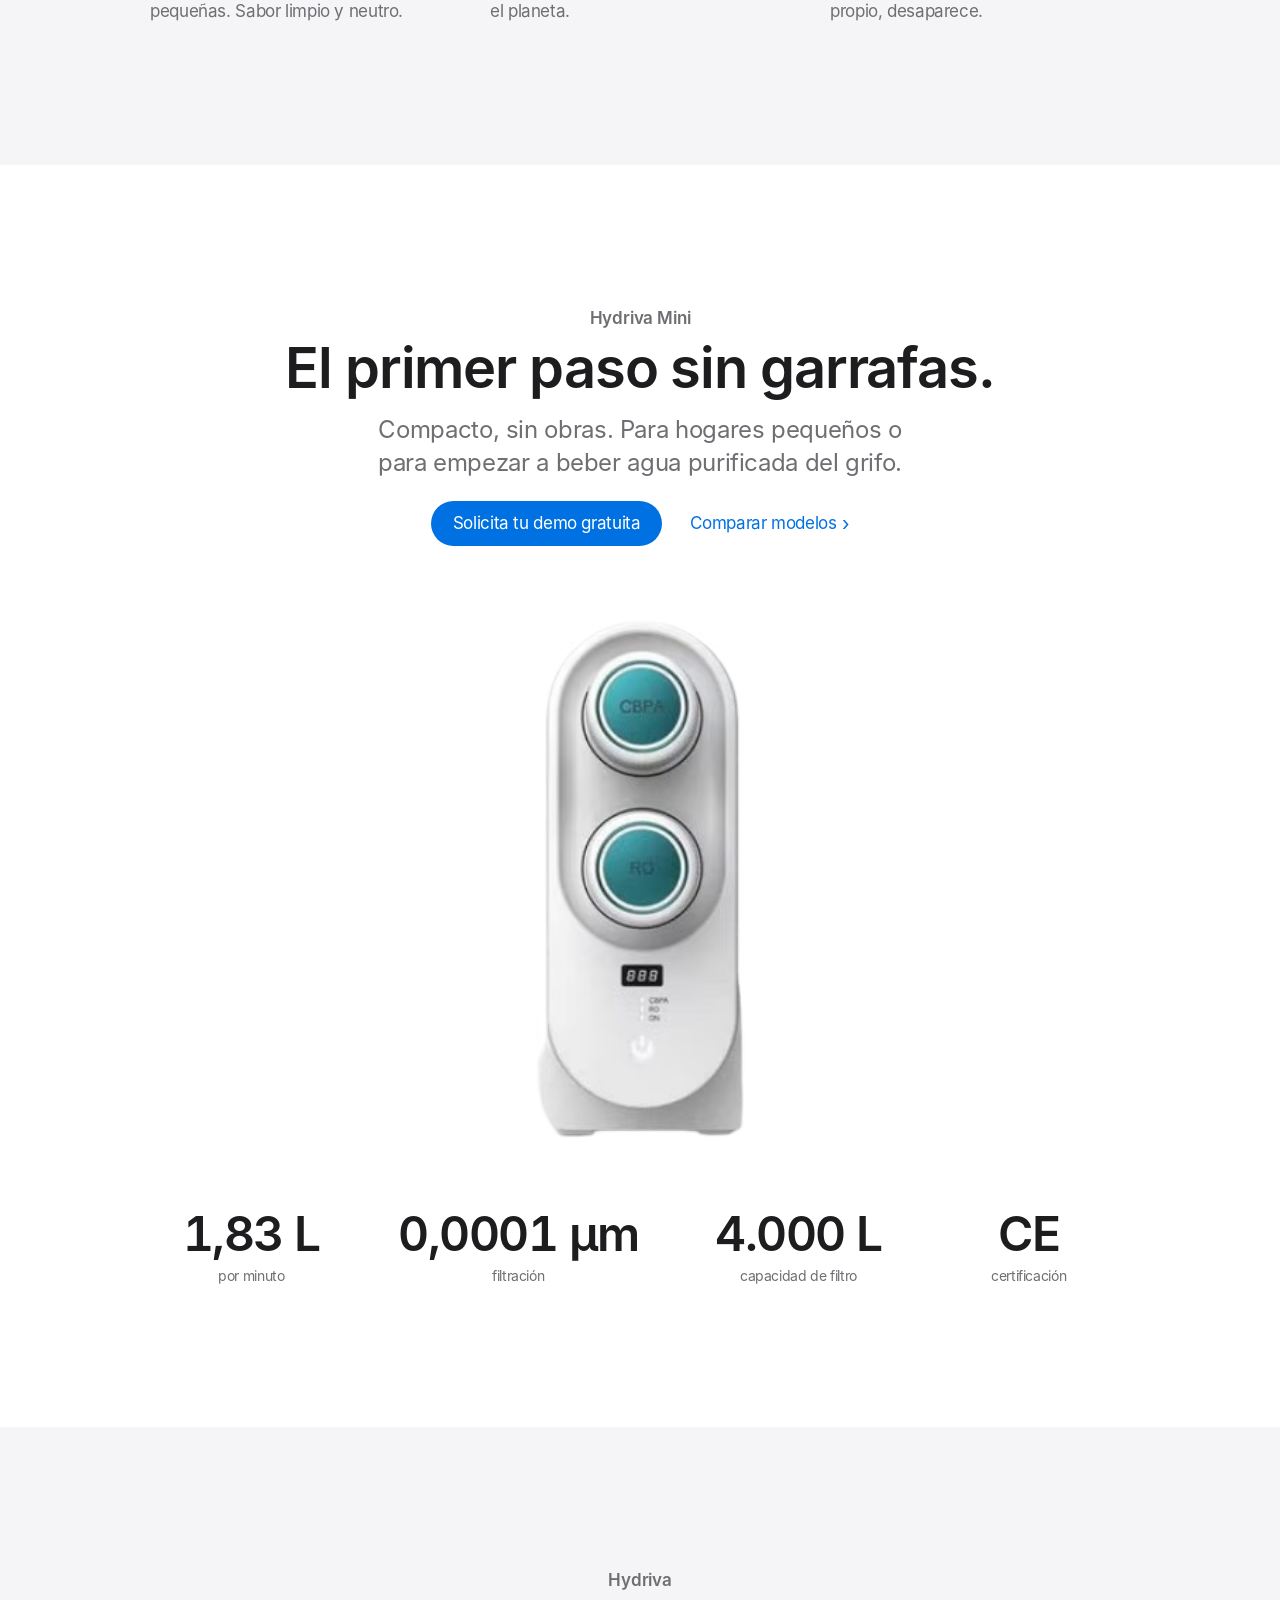
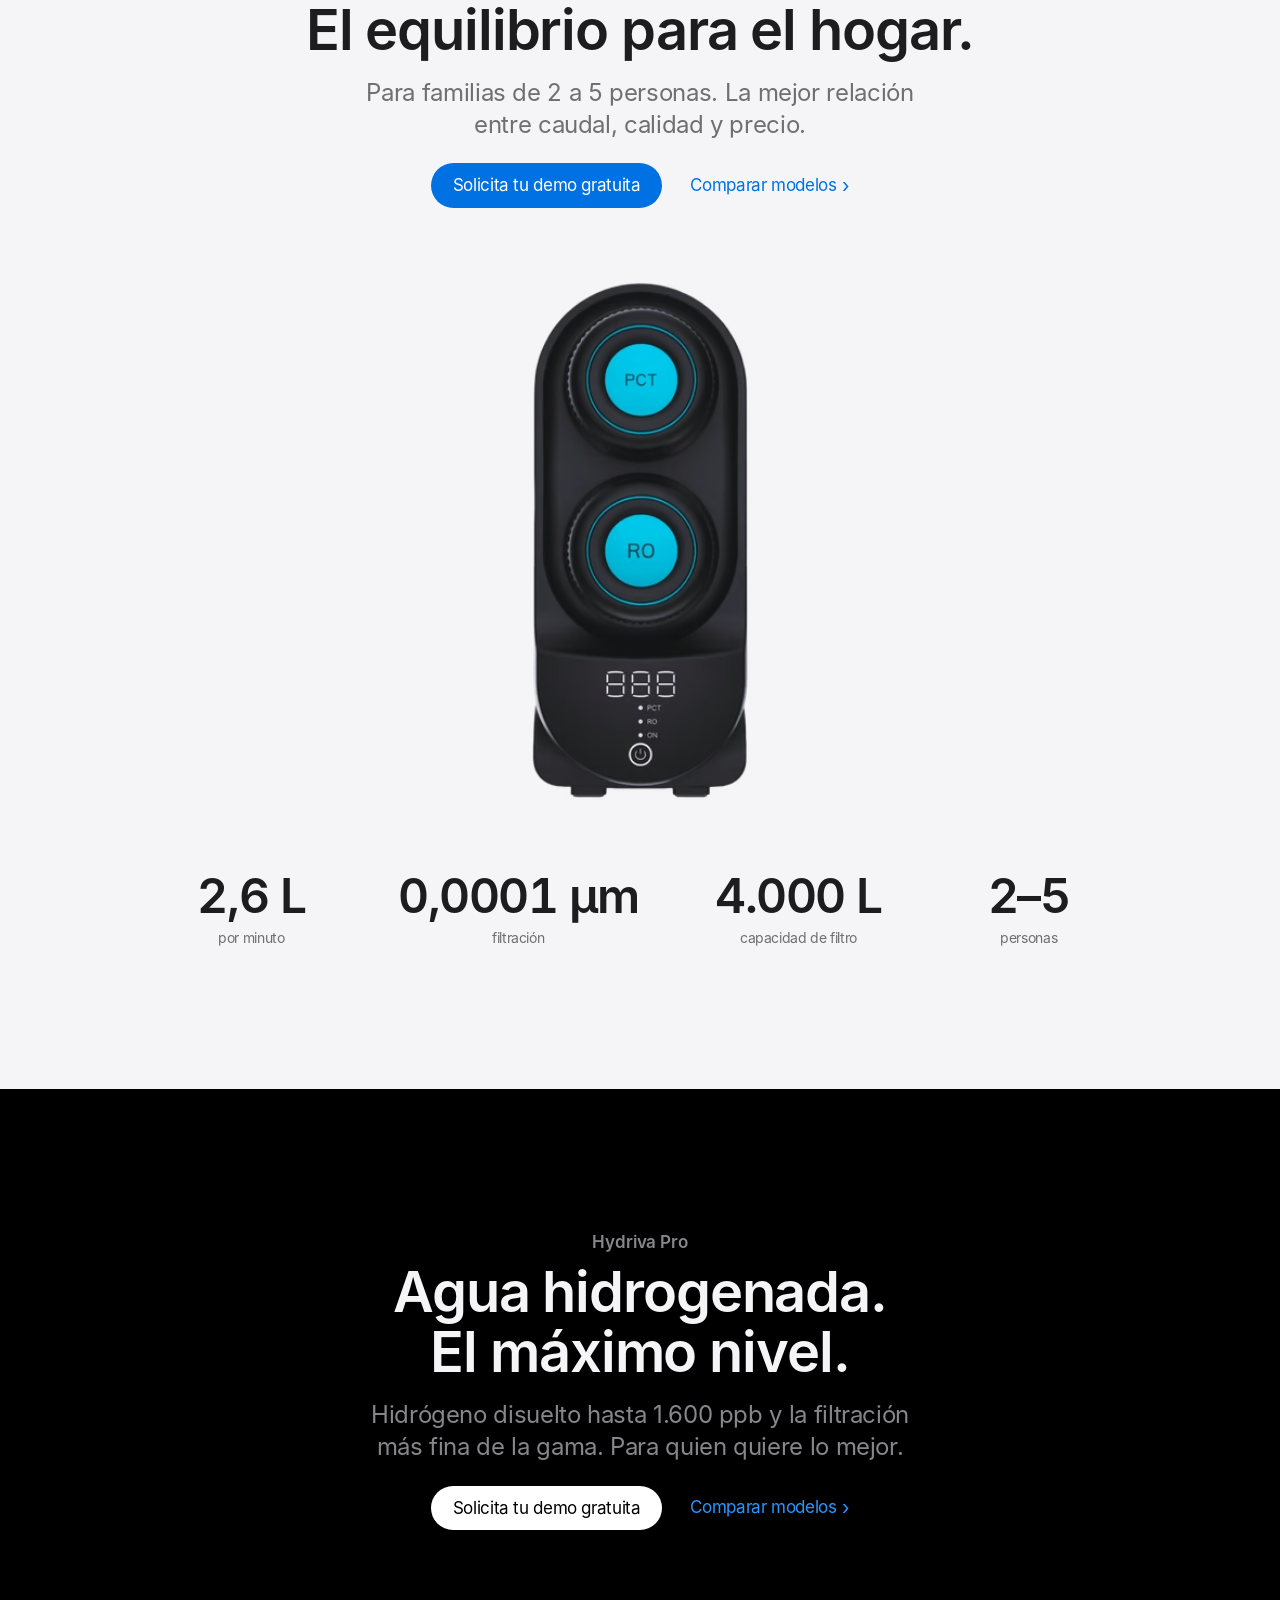
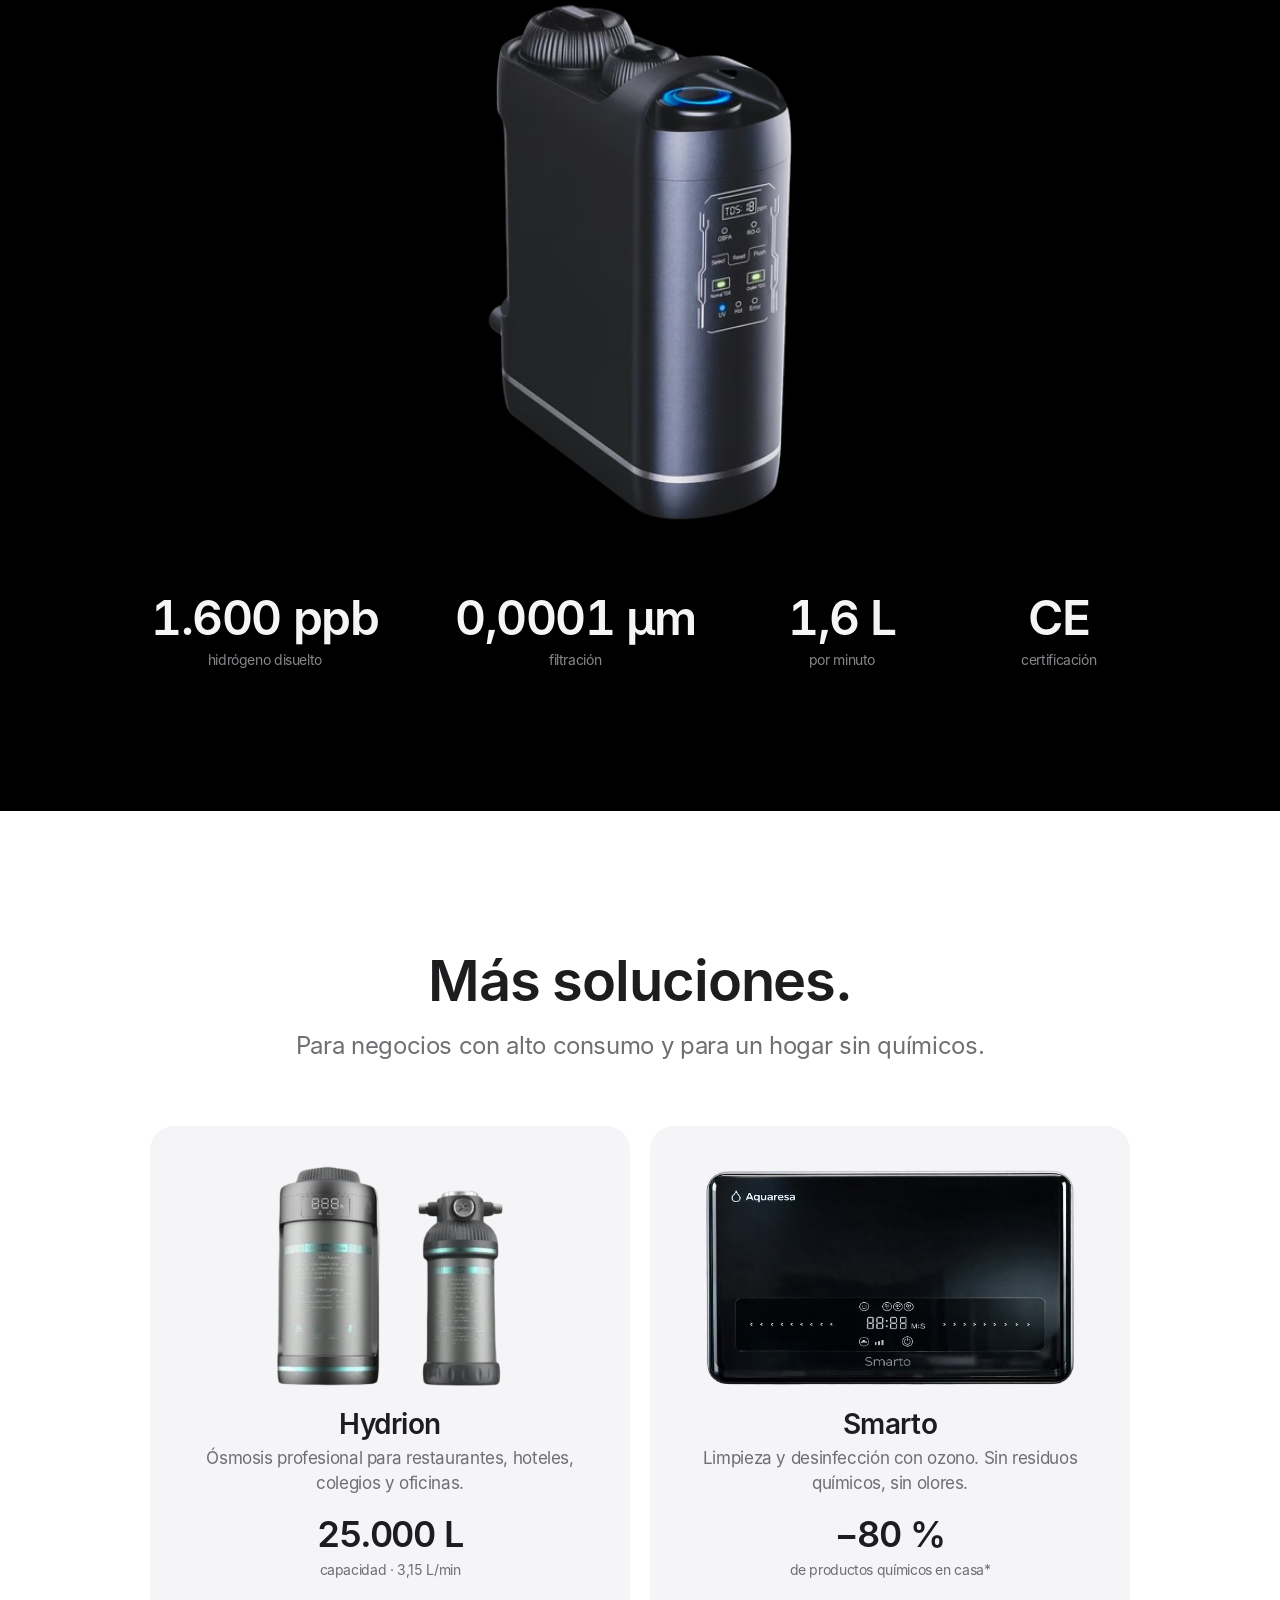
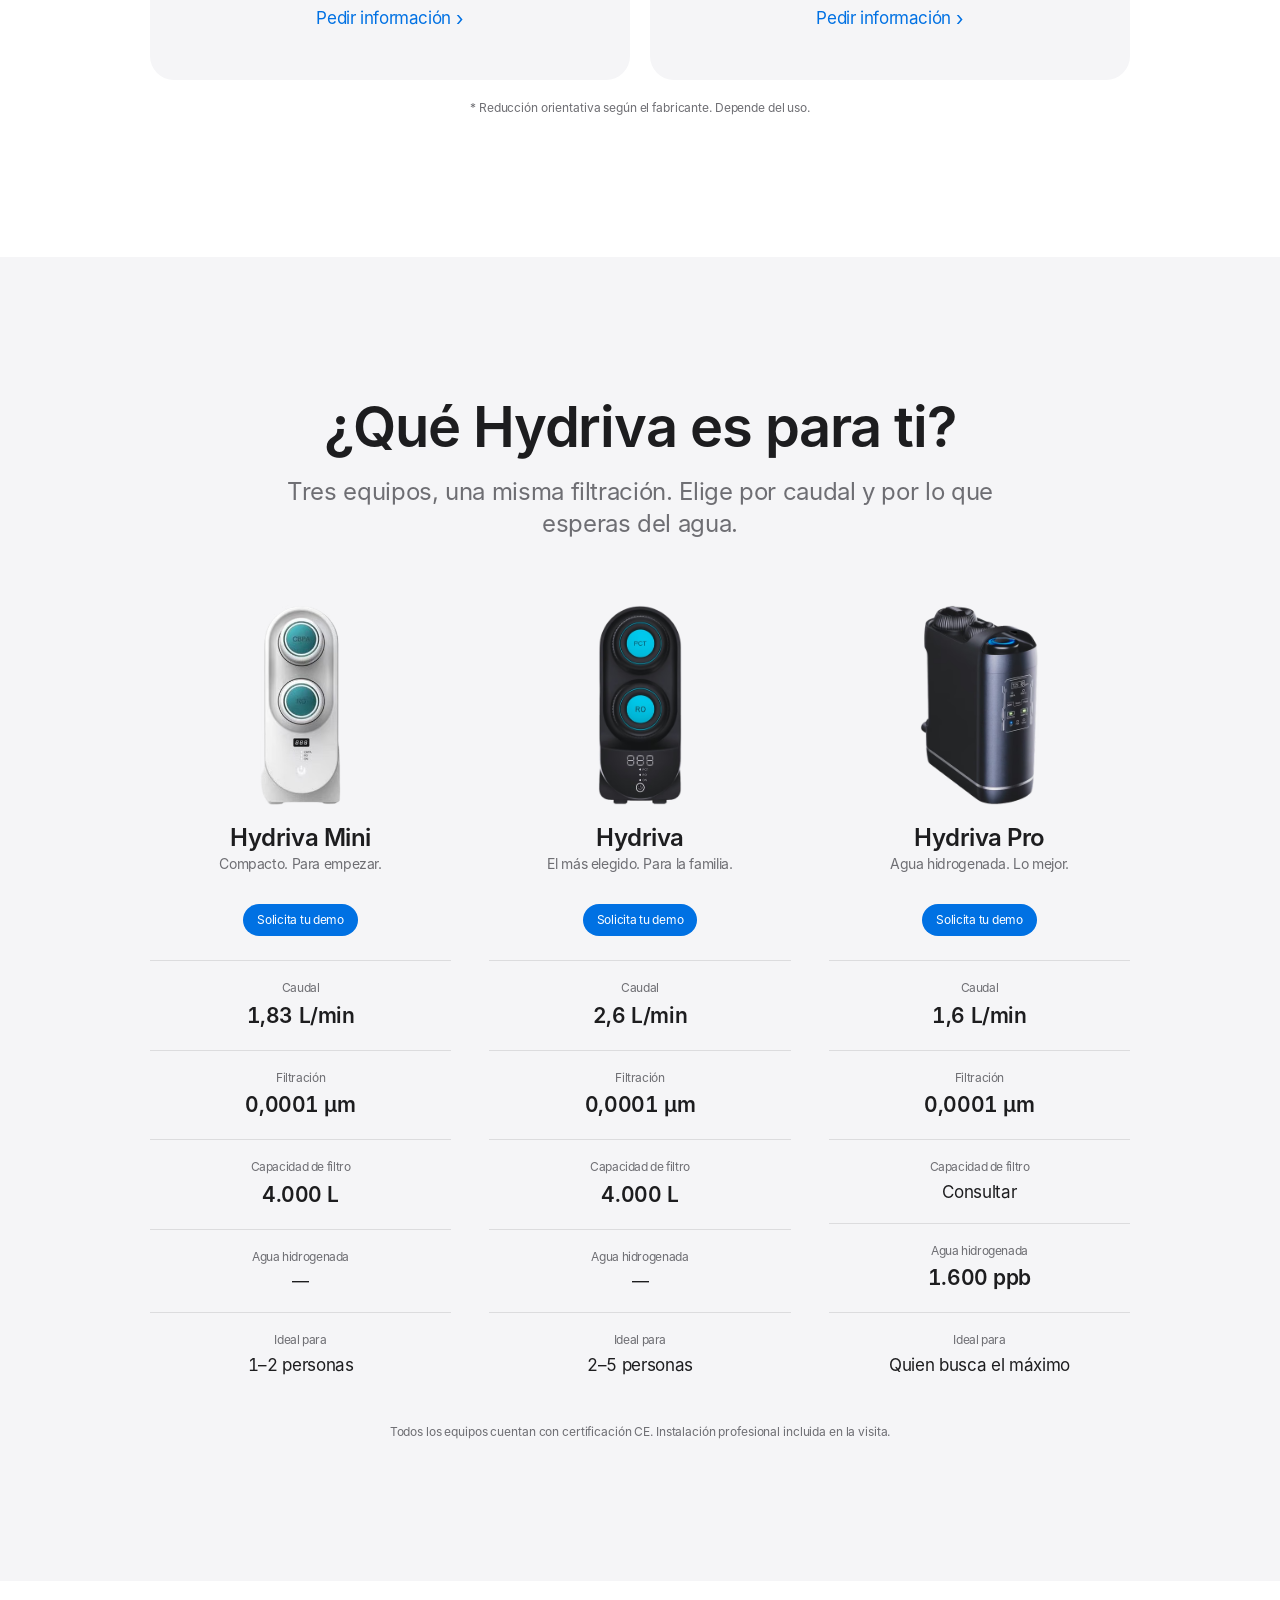
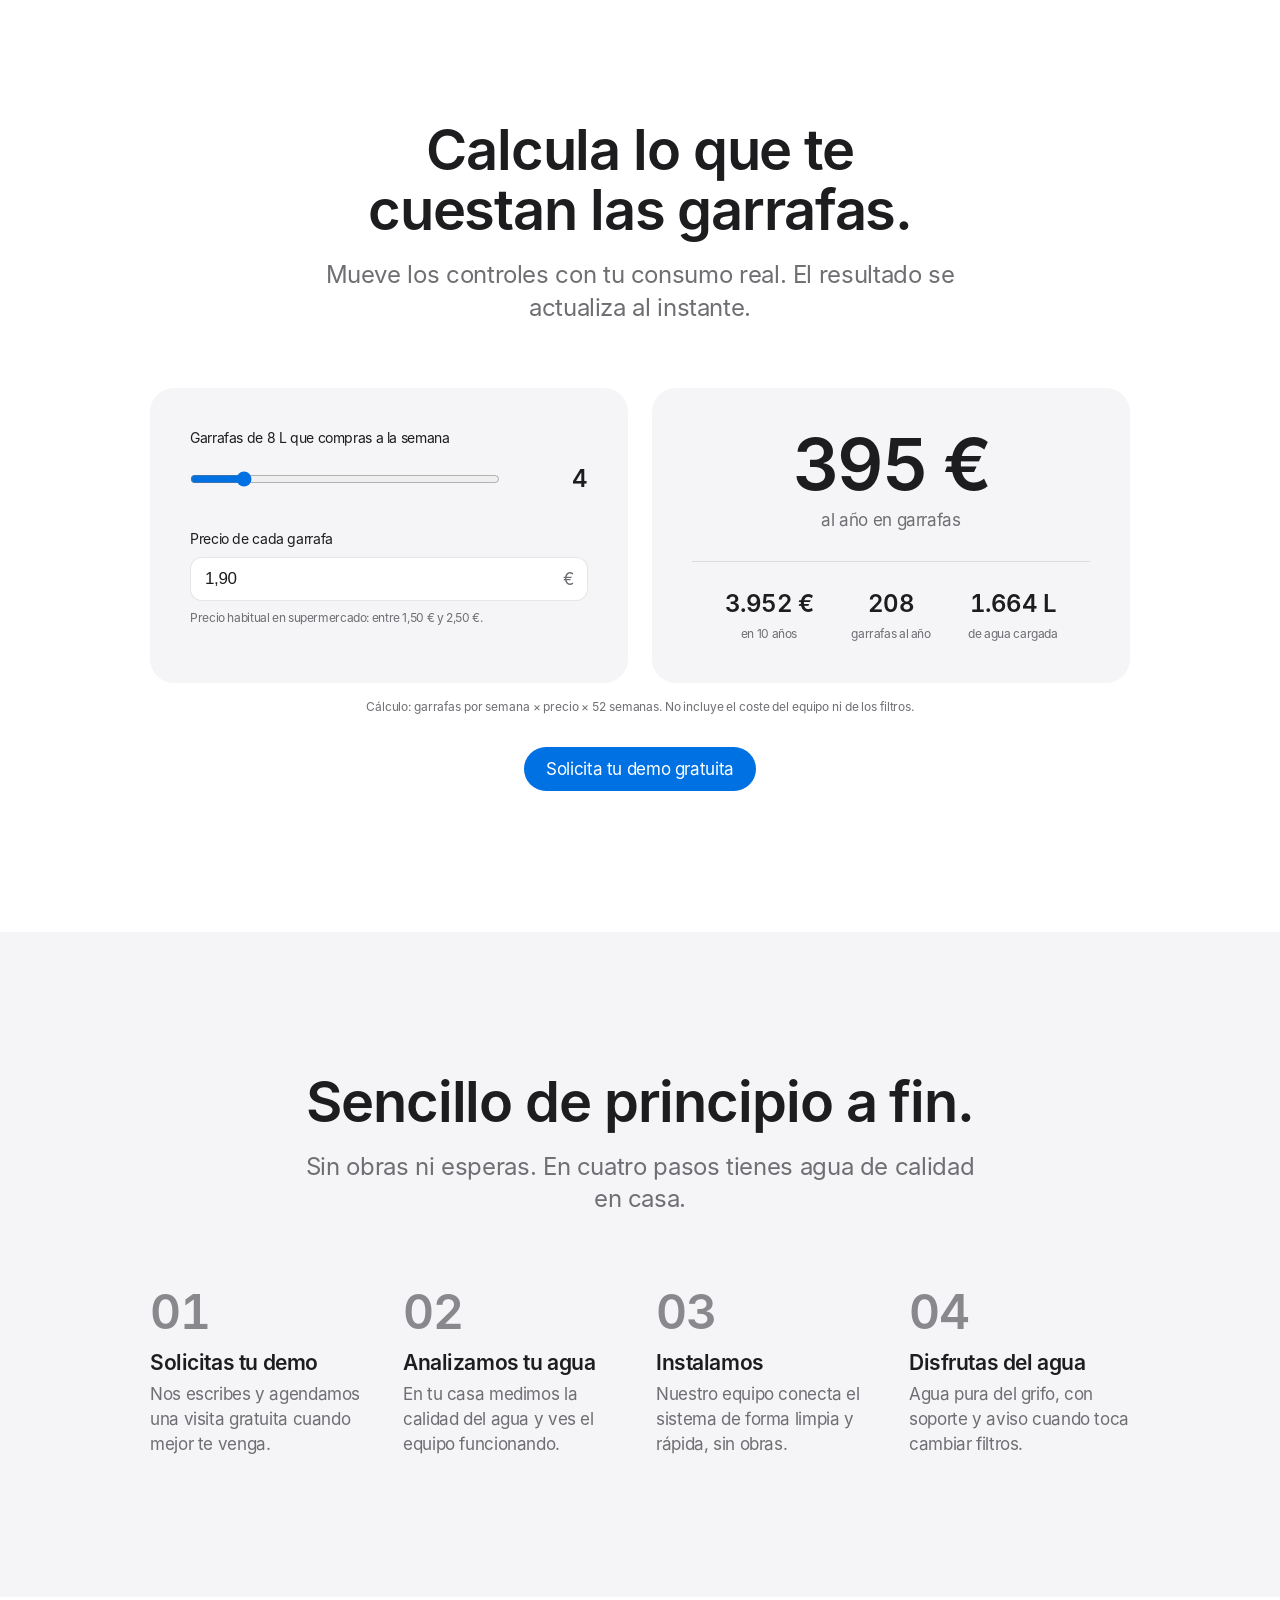
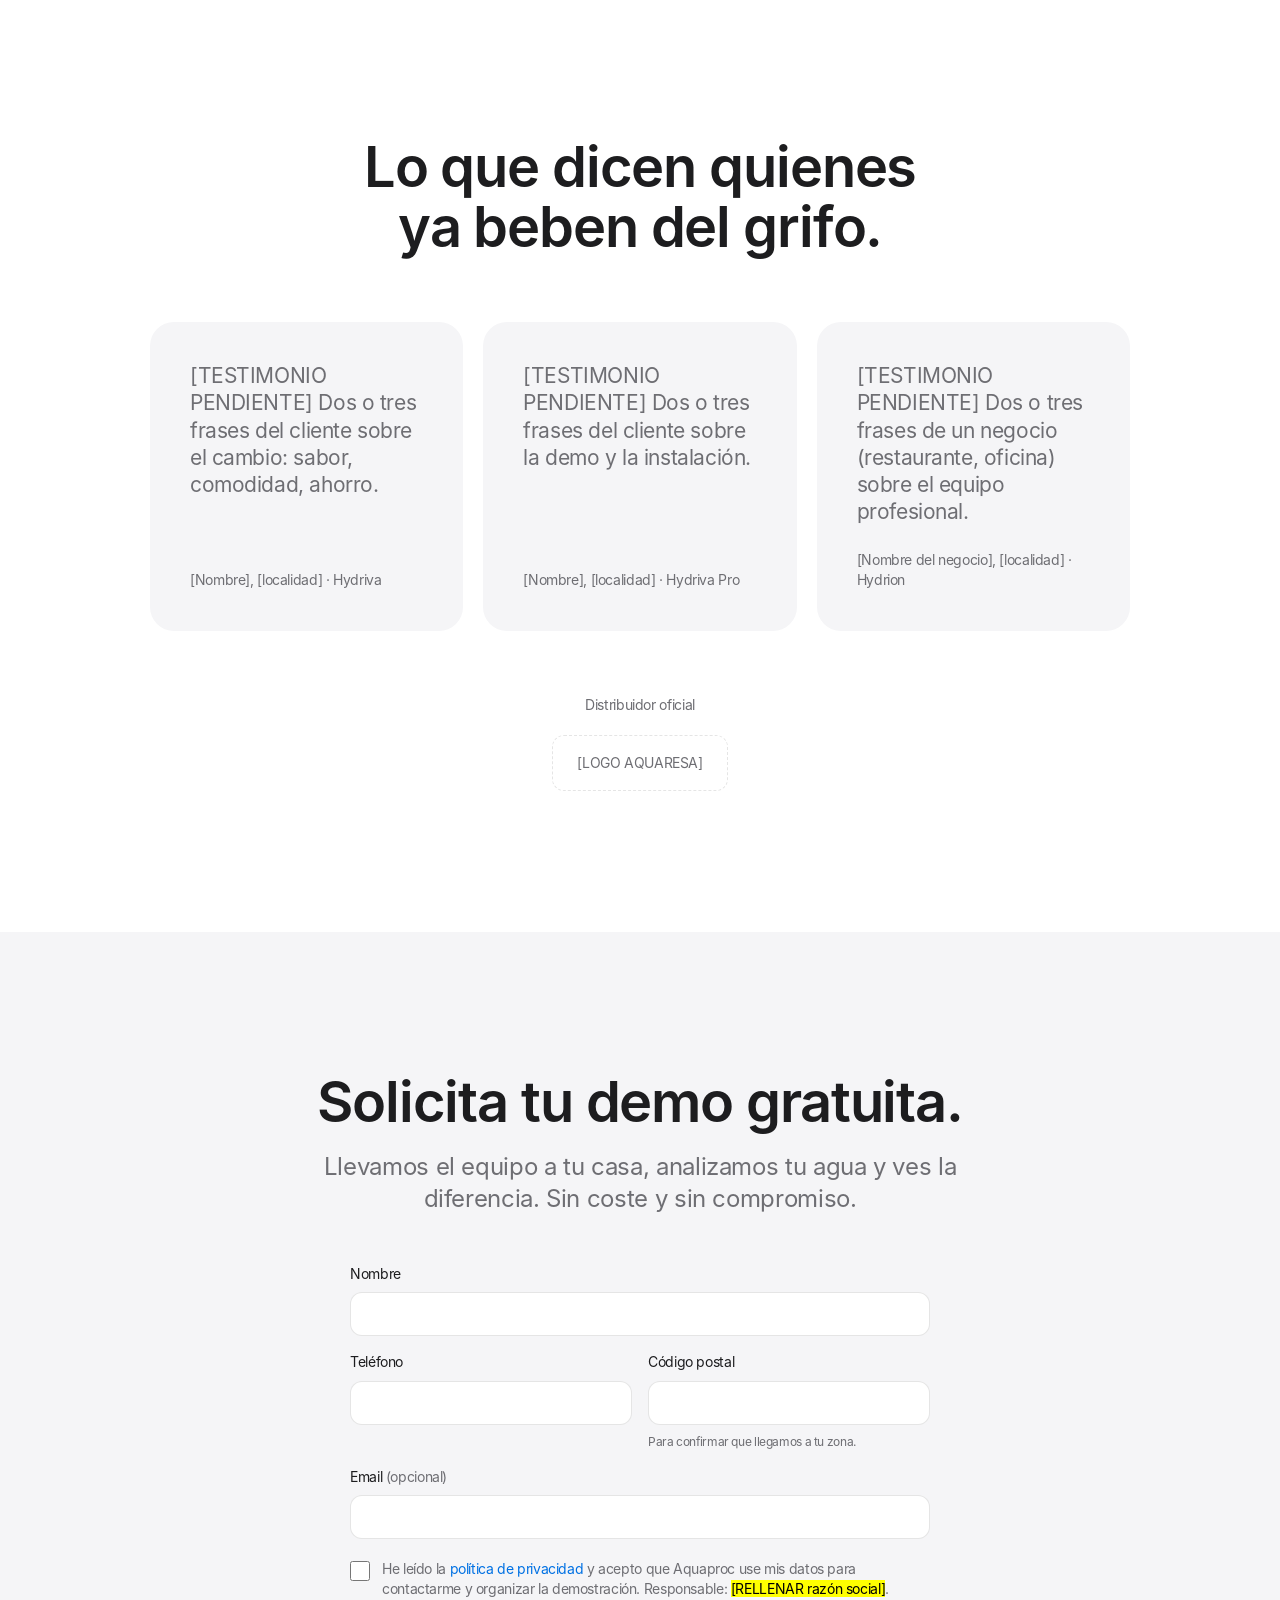
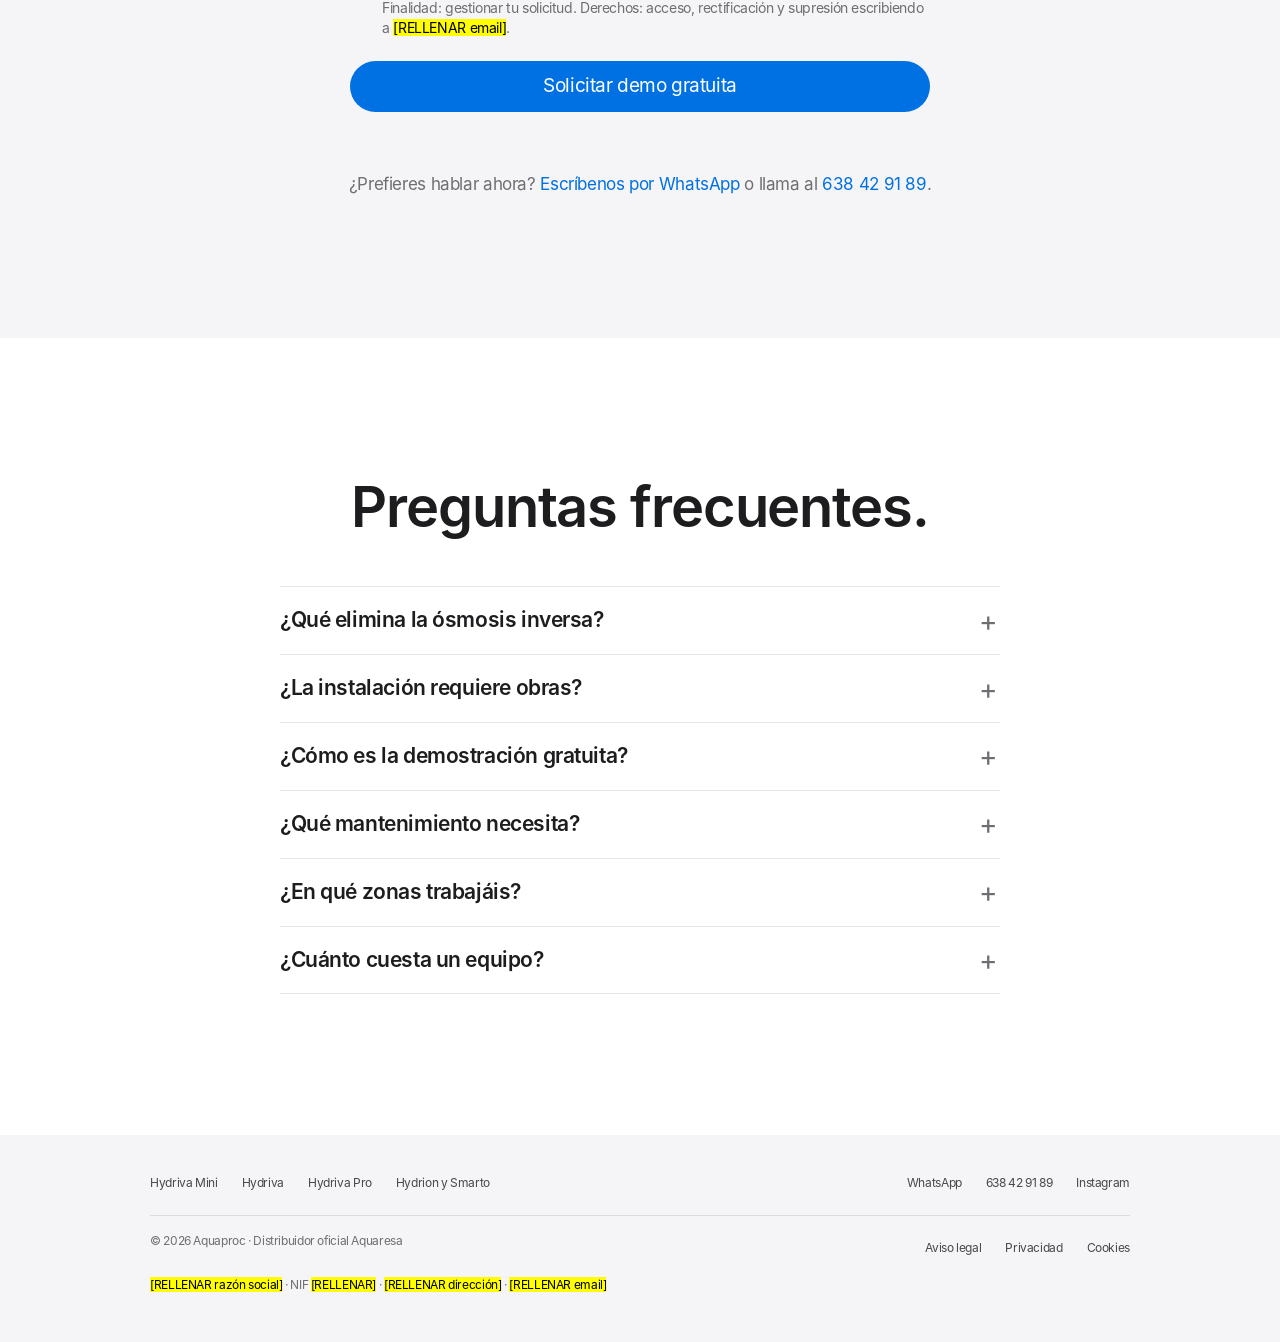
==== commit 23dd91c6: "fix: rutas relativas para servir también bajo un subdirectorio (GitHub Pages) Co-Authored-By: Claude" ====
--- a/index.html
+++ b/index.html
@@ -24,15 +24,15 @@
 <meta name="twitter:description" content="Ósmosis inversa y ozono para tu hogar. Demo gratuita en tu casa, sin compromiso.">
 <meta name="twitter:image" content="https://aquaproc.com/img/og.jpg">
 
-<link rel="icon" href="/favicon.ico" sizes="32x32">
-<link rel="icon" href="/img/favicon-32.png" type="image/png" sizes="32x32">
-<link rel="apple-touch-icon" href="/img/apple-touch-icon.png">
-<link rel="manifest" href="/site.webmanifest">
-
-<link rel="preload" href="/fonts/inter-semibold.woff" as="font" type="font/woff" crossorigin>
-<link rel="preload" href="/fonts/inter-regular.woff" as="font" type="font/woff" crossorigin>
-<link rel="preload" href="/img/hydriva.avif" as="image" type="image/avif" fetchpriority="high">
-<link rel="stylesheet" href="/css/style.css">
+<link rel="icon" href="favicon.ico" sizes="32x32">
+<link rel="icon" href="img/favicon-32.png" type="image/png" sizes="32x32">
+<link rel="apple-touch-icon" href="img/apple-touch-icon.png">
+<link rel="manifest" href="site.webmanifest">
+
+<link rel="preload" href="fonts/inter-semibold.woff" as="font" type="font/woff" crossorigin>
+<link rel="preload" href="fonts/inter-regular.woff" as="font" type="font/woff" crossorigin>
+<link rel="preload" href="img/hydriva.avif" as="image" type="image/avif" fetchpriority="high">
+<link rel="stylesheet" href="css/style.css">
 
 <!-- Analítica sin cookies. Crea el sitio en plausible.io con el dominio aquaproc.com. -->
 <script defer data-domain="aquaproc.com" src="https://plausible.io/js/script.js"></script>
@@ -154,9 +154,9 @@
   <div class="wrap nav-inner">
     <a class="nav-logo" href="#inicio" aria-label="Aquaproc, inicio">
       <picture>
-        <source srcset="/img/logo.avif" type="image/avif">
-        <source srcset="/img/logo.webp" type="image/webp">
-        <img src="/img/logo.png" width="438" height="130" alt="" decoding="async">
+        <source srcset="img/logo.avif" type="image/avif">
+        <source srcset="img/logo.webp" type="image/webp">
+        <img src="img/logo.png" width="438" height="130" alt="" decoding="async">
       </picture>
     </a>
     <button class="nav-toggle" type="button" aria-expanded="false" aria-controls="nav-links" aria-label="Menú">
@@ -189,19 +189,19 @@
   </div>
   <div class="hero-media" aria-hidden="true">
     <picture>
-      <source srcset="/img/hydriva-mini.avif" type="image/avif">
-      <source srcset="/img/hydriva-mini.webp" type="image/webp">
-      <img class="is-mini" src="/img/hydriva-mini.png" width="149" height="370" alt="" decoding="async">
+      <source srcset="img/hydriva-mini.avif" type="image/avif">
+      <source srcset="img/hydriva-mini.webp" type="image/webp">
+      <img class="is-mini" src="img/hydriva-mini.png" width="149" height="370" alt="" decoding="async">
     </picture>
     <picture>
-      <source srcset="/img/hydriva.avif" type="image/avif">
-      <source srcset="/img/hydriva.webp" type="image/webp">
-      <img src="/img/hydriva.png" width="203" height="480" alt="" fetchpriority="high">
+      <source srcset="img/hydriva.avif" type="image/avif">
+      <source srcset="img/hydriva.webp" type="image/webp">
+      <img src="img/hydriva.png" width="203" height="480" alt="" fetchpriority="high">
     </picture>
     <picture>
-      <source srcset="/img/hydriva-pro.avif" type="image/avif">
-      <source srcset="/img/hydriva-pro.webp" type="image/webp">
-      <img class="is-pro" src="/img/hydriva-pro.png" width="284" height="480" alt="" decoding="async">
+      <source srcset="img/hydriva-pro.avif" type="image/avif">
+      <source srcset="img/hydriva-pro.webp" type="image/webp">
+      <img class="is-pro" src="img/hydriva-pro.png" width="284" height="480" alt="" decoding="async">
     </picture>
   </div>
 </section>
@@ -247,9 +247,9 @@
     </div>
     <div class="product-media reveal">
       <picture>
-        <source srcset="/img/hydriva-mini.avif" type="image/avif">
-        <source srcset="/img/hydriva-mini.webp" type="image/webp">
-        <img src="/img/hydriva-mini.png" width="149" height="370" alt="Hydriva Mini, equipo de ósmosis inversa compacto en blanco" loading="lazy" decoding="async">
+        <source srcset="img/hydriva-mini.avif" type="image/avif">
+        <source srcset="img/hydriva-mini.webp" type="image/webp">
+        <img src="img/hydriva-mini.png" width="149" height="370" alt="Hydriva Mini, equipo de ósmosis inversa compacto en blanco" loading="lazy" decoding="async">
       </picture>
     </div>
     <ul class="specs reveal">
@@ -275,9 +275,9 @@
     </div>
     <div class="product-media reveal">
       <picture>
-        <source srcset="/img/hydriva.avif" type="image/avif">
-        <source srcset="/img/hydriva.webp" type="image/webp">
-        <img src="/img/hydriva.png" width="203" height="480" alt="Hydriva, equipo de ósmosis inversa para el hogar en negro" loading="lazy" decoding="async">
+        <source srcset="img/hydriva.avif" type="image/avif">
+        <source srcset="img/hydriva.webp" type="image/webp">
+        <img src="img/hydriva.png" width="203" height="480" alt="Hydriva, equipo de ósmosis inversa para el hogar en negro" loading="lazy" decoding="async">
       </picture>
     </div>
     <ul class="specs reveal">
@@ -303,9 +303,9 @@
     </div>
     <div class="product-media reveal">
       <picture>
-        <source srcset="/img/hydriva-pro.avif" type="image/avif">
-        <source srcset="/img/hydriva-pro.webp" type="image/webp">
-        <img src="/img/hydriva-pro.png" width="284" height="480" alt="Hydriva Pro, equipo de ósmosis inversa con hidrógeno, en azul oscuro" loading="lazy" decoding="async">
+        <source srcset="img/hydriva-pro.avif" type="image/avif">
+        <source srcset="img/hydriva-pro.webp" type="image/webp">
+        <img src="img/hydriva-pro.png" width="284" height="480" alt="Hydriva Pro, equipo de ósmosis inversa con hidrógeno, en azul oscuro" loading="lazy" decoding="async">
       </picture>
     </div>
     <ul class="specs reveal">
@@ -328,9 +328,9 @@
       <article class="card solution reveal">
         <div class="solution-media">
           <picture>
-            <source srcset="/img/hydrion.avif" type="image/avif">
-            <source srcset="/img/hydrion.webp" type="image/webp">
-            <img src="/img/hydrion.png" width="313" height="304" alt="Hydrion, dos filtros profesionales de ósmosis inversa" loading="lazy" decoding="async">
+            <source srcset="img/hydrion.avif" type="image/avif">
+            <source srcset="img/hydrion.webp" type="image/webp">
+            <img src="img/hydrion.png" width="313" height="304" alt="Hydrion, dos filtros profesionales de ósmosis inversa" loading="lazy" decoding="async">
           </picture>
         </div>
         <h3>Hydrion</h3>
@@ -341,9 +341,9 @@
       <article class="card solution reveal">
         <div class="solution-media">
           <picture>
-            <source srcset="/img/smarto.avif" type="image/avif">
-            <source srcset="/img/smarto.webp" type="image/webp">
-            <img src="/img/smarto.png" width="568" height="336" alt="Smarto, sistema de ozono Aquaresa con panel táctil" loading="lazy" decoding="async">
+            <source srcset="img/smarto.avif" type="image/avif">
+            <source srcset="img/smarto.webp" type="image/webp">
+            <img src="img/smarto.png" width="568" height="336" alt="Smarto, sistema de ozono Aquaresa con panel táctil" loading="lazy" decoding="async">
           </picture>
         </div>
         <h3>Smarto</h3>
@@ -368,9 +368,9 @@
         <article class="compare-col">
           <div class="cmedia">
             <picture>
-              <source srcset="/img/hydriva-mini.avif" type="image/avif">
-              <source srcset="/img/hydriva-mini.webp" type="image/webp">
-              <img src="/img/hydriva-mini.png" width="149" height="370" alt="" loading="lazy" decoding="async">
+              <source srcset="img/hydriva-mini.avif" type="image/avif">
+              <source srcset="img/hydriva-mini.webp" type="image/webp">
+              <img src="img/hydriva-mini.png" width="149" height="370" alt="" loading="lazy" decoding="async">
             </picture>
           </div>
           <h3>Hydriva Mini</h3>
@@ -387,9 +387,9 @@
         <article class="compare-col">
           <div class="cmedia">
             <picture>
-              <source srcset="/img/hydriva.avif" type="image/avif">
-              <source srcset="/img/hydriva.webp" type="image/webp">
-              <img src="/img/hydriva.png" width="203" height="480" alt="" loading="lazy" decoding="async">
+              <source srcset="img/hydriva.avif" type="image/avif">
+              <source srcset="img/hydriva.webp" type="image/webp">
+              <img src="img/hydriva.png" width="203" height="480" alt="" loading="lazy" decoding="async">
             </picture>
           </div>
           <h3>Hydriva</h3>
@@ -406,9 +406,9 @@
         <article class="compare-col">
           <div class="cmedia">
             <picture>
-              <source srcset="/img/hydriva-pro.avif" type="image/avif">
-              <source srcset="/img/hydriva-pro.webp" type="image/webp">
-              <img src="/img/hydriva-pro.png" width="284" height="480" alt="" loading="lazy" decoding="async">
+              <source srcset="img/hydriva-pro.avif" type="image/avif">
+              <source srcset="img/hydriva-pro.webp" type="image/webp">
+              <img src="img/hydriva-pro.png" width="284" height="480" alt="" loading="lazy" decoding="async">
             </picture>
           </div>
           <h3>Hydriva Pro</h3>
@@ -555,7 +555,7 @@
       <label class="check">
         <input type="checkbox" name="consentimiento" value="si" required>
         <span>
-          He leído la <a href="/legal/privacidad.html">política de privacidad</a> y acepto que Aquaproc use mis datos para contactarme y organizar la demostración.
+          He leído la <a href="legal/privacidad.html">política de privacidad</a> y acepto que Aquaproc use mis datos para contactarme y organizar la demostración.
           Responsable: <mark>[RELLENAR razón social]</mark>. Finalidad: gestionar tu solicitud. Derechos: acceso, rectificación y supresión escribiendo a <mark>[RELLENAR email]</mark>.
           <span class="error-msg" role="alert"></span>
         </span>
@@ -643,9 +643,9 @@
     <div class="footer-bottom">
       <span>© 2026 Aquaproc · Distribuidor oficial Aquaresa</span>
       <ul class="footer-nav">
-        <li><a href="/legal/aviso-legal.html">Aviso legal</a></li>
-        <li><a href="/legal/privacidad.html">Privacidad</a></li>
-        <li><a href="/legal/cookies.html">Cookies</a></li>
+        <li><a href="legal/aviso-legal.html">Aviso legal</a></li>
+        <li><a href="legal/privacidad.html">Privacidad</a></li>
+        <li><a href="legal/cookies.html">Cookies</a></li>
       </ul>
     </div>
     <p class="footer-legal"><mark>[RELLENAR razón social]</mark> · NIF <mark>[RELLENAR]</mark> · <mark>[RELLENAR dirección]</mark> · <mark>[RELLENAR email]</mark></p>
@@ -657,6 +657,6 @@
   <span>WhatsApp</span>
 </a>
 
-<script src="/js/main.js" defer></script>
+<script src="js/main.js" defer></script>
 </body>
 </html>
--- a/css/style.css
+++ b/css/style.css
@@ -0,0 +1,1421 @@
+/* ==========================================================================
+   Aquaproc — hoja de estilos
+   Sistema: blanco #fff / gris #f5f5f7 / negro #000 · acento #0071e3
+   Dos pesos: 400 y 600. Sin degradados, sin sombras de color.
+   ========================================================================== */
+
+@font-face {
+  font-family: "Inter";
+  font-weight: 400;
+  font-style: normal;
+  font-display: swap;
+  src: url("../fonts/inter-regular.woff") format("woff");
+}
+@font-face {
+  font-family: "Inter";
+  font-weight: 600;
+  font-style: normal;
+  font-display: swap;
+  src: url("../fonts/inter-semibold.woff") format("woff");
+}
+
+:root {
+  color-scheme: light dark;
+
+  --bg: #ffffff;
+  --bg-alt: #f5f5f7;
+  --bg-dark: #000000;
+  --ink: #1d1d1f;
+  --ink-2: #6e6e73;
+  --ink-on-dark: #f5f5f7;
+  --ink-2-on-dark: #86868b;
+  --accent: #0071e3;
+  --accent-hover: #0077ed;
+  --line: rgba(0, 0, 0, 0.1);
+  --line-on-dark: rgba(255, 255, 255, 0.16);
+  --error: #e30000;
+  --ok: #1d8b3a;
+
+  --font: -apple-system, BlinkMacSystemFont, "SF Pro Text", "SF Pro Display", "Inter", "Helvetica Neue", Helvetica, Arial, sans-serif;
+
+  --w-content: 980px;
+  --w-text: 640px;
+  --gutter: 22px;
+
+  --pad-section: clamp(80px, 11vw, 150px);
+
+  --r-card: 24px;
+  --r-card-sm: 18px;
+  --r-pill: 980px;
+
+  --ease: cubic-bezier(0.25, 0.1, 0.25, 1);
+  --t-fast: 150ms;
+  --t-base: 300ms;
+  --t-reveal: 600ms;
+}
+
+/* Modo oscuro: solo cuando el sistema lo pide. Las secciones negras no cambian. */
+@media (prefers-color-scheme: dark) {
+  :root:not([data-theme="light"]) {
+    --bg: #000000;
+    --bg-alt: #161617;
+    --ink: #f5f5f7;
+    --ink-2: #86868b;
+    --line: rgba(255, 255, 255, 0.16);
+    --accent: #2997ff;
+    --accent-hover: #3aa1ff;
+  }
+}
+:root[data-theme="dark"] {
+  --bg: #000000;
+  --bg-alt: #161617;
+  --ink: #f5f5f7;
+  --ink-2: #86868b;
+  --line: rgba(255, 255, 255, 0.16);
+  --accent: #2997ff;
+  --accent-hover: #3aa1ff;
+}
+
+/* --------------------------------------------------------------------------
+   Base
+   -------------------------------------------------------------------------- */
+*,
+*::before,
+*::after {
+  box-sizing: border-box;
+}
+html {
+  -webkit-text-size-adjust: 100%;
+  scroll-padding-top: 64px;
+}
+@media (prefers-reduced-motion: no-preference) {
+  html {
+    scroll-behavior: smooth;
+  }
+}
+body {
+  margin: 0;
+  font-family: var(--font);
+  font-size: 17px;
+  line-height: 1.47;
+  letter-spacing: -0.022em;
+  color: var(--ink);
+  background: var(--bg);
+  -webkit-font-smoothing: antialiased;
+  -moz-osx-font-smoothing: grayscale;
+  text-rendering: optimizeLegibility;
+}
+img,
+picture,
+svg {
+  display: block;
+  max-width: 100%;
+}
+img {
+  height: auto;
+}
+h1,
+h2,
+h3,
+h4,
+p,
+ul,
+figure {
+  margin: 0;
+}
+h1,
+h2,
+h3,
+h4 {
+  font-weight: 600;
+  letter-spacing: -0.02em;
+  line-height: 1.05;
+  text-wrap: balance;
+}
+p {
+  text-wrap: pretty;
+}
+a {
+  color: var(--accent);
+  text-decoration: none;
+}
+a:hover {
+  text-decoration: underline;
+}
+button {
+  font: inherit;
+  letter-spacing: inherit;
+  color: inherit;
+}
+:focus-visible {
+  outline: 3px solid var(--accent);
+  outline-offset: 3px;
+  border-radius: 4px;
+}
+::selection {
+  background: #b3d7ff;
+  color: #1d1d1f;
+}
+.sr-only {
+  position: absolute;
+  width: 1px;
+  height: 1px;
+  padding: 0;
+  margin: -1px;
+  overflow: hidden;
+  clip: rect(0, 0, 0, 0);
+  white-space: nowrap;
+  border: 0;
+}
+.skip-link {
+  position: absolute;
+  top: -100px;
+  left: 16px;
+  z-index: 1000;
+  padding: 10px 16px;
+  background: var(--accent);
+  color: #fff;
+  border-radius: 8px;
+}
+.skip-link:focus {
+  top: 12px;
+}
+
+/* --------------------------------------------------------------------------
+   Tipografía
+   -------------------------------------------------------------------------- */
+.t-display {
+  font-size: clamp(40px, 7.2vw, 80px);
+  line-height: 1.05;
+  letter-spacing: -0.02em;
+}
+.t-headline {
+  font-size: clamp(32px, 5.2vw, 56px);
+  line-height: 1.07;
+  letter-spacing: -0.02em;
+}
+.t-title {
+  font-size: clamp(24px, 3vw, 32px);
+  line-height: 1.15;
+  letter-spacing: -0.015em;
+}
+.t-intro {
+  font-size: clamp(19px, 2.2vw, 24px);
+  line-height: 1.35;
+  letter-spacing: -0.015em;
+  font-weight: 400;
+}
+.t-body {
+  font-size: 17px;
+  line-height: 1.47;
+}
+.t-body-lg {
+  font-size: clamp(17px, 1.8vw, 21px);
+  line-height: 1.4;
+}
+.t-caption {
+  font-size: 12px;
+  line-height: 1.33;
+  letter-spacing: -0.01em;
+}
+.t-eyebrow {
+  font-size: 17px;
+  font-weight: 600;
+  color: var(--ink-2);
+  letter-spacing: -0.01em;
+}
+.muted {
+  color: var(--ink-2);
+}
+.nums {
+  font-variant-numeric: tabular-nums;
+}
+
+/* --------------------------------------------------------------------------
+   Layout
+   -------------------------------------------------------------------------- */
+.wrap {
+  width: 100%;
+  max-width: calc(var(--w-content) + var(--gutter) * 2);
+  margin: 0 auto;
+  padding-inline: var(--gutter);
+}
+.wrap-text {
+  max-width: calc(var(--w-text) + var(--gutter) * 2);
+}
+.section {
+  padding-block: var(--pad-section);
+}
+.section-alt {
+  background: var(--bg-alt);
+}
+.section-dark {
+  background: var(--bg-dark);
+  color: var(--ink-on-dark);
+  --ink: var(--ink-on-dark);
+  --ink-2: var(--ink-2-on-dark);
+  --line: var(--line-on-dark);
+  --accent: #2997ff;
+  --accent-hover: #3aa1ff;
+  --bg-alt: #161617;
+}
+.center {
+  text-align: center;
+}
+.stack > * + * {
+  margin-top: var(--stack, 16px);
+}
+.section-head {
+  max-width: 720px;
+  margin-inline: auto;
+  text-align: center;
+}
+.section-head > * + * {
+  margin-top: 18px;
+}
+
+/* --------------------------------------------------------------------------
+   Botones y enlaces
+   -------------------------------------------------------------------------- */
+.btn {
+  display: inline-flex;
+  align-items: center;
+  justify-content: center;
+  gap: 6px;
+  min-height: 44px;
+  padding: 12px 22px;
+  border: 0;
+  border-radius: var(--r-pill);
+  background: var(--accent);
+  color: #fff;
+  font-size: 17px;
+  font-weight: 400;
+  letter-spacing: -0.022em;
+  line-height: 1.2;
+  cursor: pointer;
+  transition: background var(--t-fast) var(--ease), transform var(--t-fast) var(--ease);
+  -webkit-tap-highlight-color: transparent;
+}
+.btn:hover {
+  background: var(--accent-hover);
+  text-decoration: none;
+}
+.btn:active {
+  transform: scale(0.98);
+}
+.btn:disabled {
+  opacity: 0.5;
+  cursor: default;
+  transform: none;
+}
+.btn-sm {
+  min-height: 32px;
+  padding: 6px 14px;
+  font-size: 12px;
+}
+@media (pointer: coarse) {
+  .btn-sm {
+    min-height: 44px;
+    padding: 10px 18px;
+    font-size: 14px;
+  }
+}
+.btn-lg {
+  padding: 14px 28px;
+  font-size: 19px;
+}
+.btn-on-dark {
+  background: #fff;
+  color: #000;
+}
+.btn-on-dark:hover {
+  background: #e8e8ed;
+}
+.link {
+  display: inline-flex;
+  align-items: center;
+  gap: 2px;
+  min-height: 44px;
+  font-size: 17px;
+  color: var(--accent);
+}
+.link::after {
+  content: "›";
+  font-size: 1.15em;
+  line-height: 1;
+  margin-left: 3px;
+  transition: transform var(--t-fast) var(--ease);
+}
+.link:hover::after {
+  transform: translateX(2px);
+}
+.link-lg {
+  font-size: clamp(19px, 2.2vw, 24px);
+}
+.cta-row {
+  display: flex;
+  flex-wrap: wrap;
+  align-items: center;
+  justify-content: center;
+  gap: 8px 28px;
+}
+
+/* --------------------------------------------------------------------------
+   Nav
+   -------------------------------------------------------------------------- */
+.nav {
+  position: sticky;
+  top: 0;
+  z-index: 100;
+  height: 48px;
+  background: rgba(255, 255, 255, 0.72);
+  -webkit-backdrop-filter: saturate(180%) blur(20px);
+  backdrop-filter: saturate(180%) blur(20px);
+  border-bottom: 1px solid var(--line);
+}
+@media (prefers-color-scheme: dark) {
+  :root:not([data-theme="light"]) .nav {
+    background: rgba(0, 0, 0, 0.72);
+  }
+}
+:root[data-theme="dark"] .nav {
+  background: rgba(0, 0, 0, 0.72);
+}
+/* En modo oscuro el logotipo (azul marino) pasa a blanco y la sección
+   negra de Hydriva Pro se distingue del fondo. */
+@media (prefers-color-scheme: dark) {
+  :root:not([data-theme="light"]) .nav-logo img {
+    filter: brightness(0) invert(1);
+  }
+  :root:not([data-theme="light"]) .section-dark {
+    background: #1d1d1f;
+  }
+}
+:root[data-theme="dark"] .nav-logo img {
+  filter: brightness(0) invert(1);
+}
+:root[data-theme="dark"] .section-dark {
+  background: #1d1d1f;
+}
+.nav-inner {
+  display: flex;
+  align-items: center;
+  justify-content: space-between;
+  height: 48px;
+}
+.nav-logo {
+  display: inline-flex;
+  align-items: center;
+  height: 44px;
+}
+.nav-logo img {
+  height: 22px;
+  width: auto;
+}
+.nav-links {
+  display: flex;
+  align-items: center;
+  gap: 32px;
+  margin: 0;
+  padding: 0;
+  list-style: none;
+}
+.nav-links a {
+  display: inline-flex;
+  align-items: center;
+  min-height: 44px;
+  font-size: 12px;
+  color: var(--ink);
+  opacity: 0.8;
+  transition: opacity var(--t-fast);
+}
+.nav-links a:hover {
+  opacity: 1;
+  text-decoration: none;
+}
+.nav-toggle {
+  display: none;
+  width: 44px;
+  height: 44px;
+  margin-right: -10px;
+  padding: 0;
+  border: 0;
+  background: none;
+  cursor: pointer;
+}
+.nav-toggle span {
+  display: block;
+  width: 18px;
+  height: 1.5px;
+  margin: 0 auto;
+  background: var(--ink);
+  transition: transform var(--t-base) var(--ease), opacity var(--t-base) var(--ease);
+}
+.nav-toggle span + span {
+  margin-top: 5px;
+}
+.nav-toggle[aria-expanded="true"] span:nth-child(1) {
+  transform: translateY(3.25px) rotate(45deg);
+}
+.nav-toggle[aria-expanded="true"] span:nth-child(2) {
+  transform: translateY(-3.25px) rotate(-45deg);
+}
+
+@media (max-width: 767px) {
+  .nav-toggle {
+    display: block;
+  }
+  .nav-cta {
+    display: none;
+  }
+  .nav-links {
+    /* El backdrop-filter de .nav convierte a .nav en bloque contenedor de
+       los descendientes fixed, así que la altura se fija explícitamente. */
+    position: fixed;
+    top: 48px;
+    left: 0;
+    right: 0;
+    height: calc(100vh - 48px);
+    height: calc(100dvh - 48px);
+    z-index: 99;
+    flex-direction: column;
+    align-items: stretch;
+    gap: 0;
+    padding: 12px var(--gutter) 24px;
+    background: var(--bg);
+    overflow-y: auto;
+    opacity: 0;
+    visibility: hidden;
+    transform: translateY(-8px);
+    transition: opacity var(--t-base) var(--ease), transform var(--t-base) var(--ease), visibility 0s linear var(--t-base);
+  }
+  .nav-links.is-open {
+    opacity: 1;
+    visibility: visible;
+    transform: none;
+    transition: opacity var(--t-base) var(--ease), transform var(--t-base) var(--ease);
+  }
+  .nav-links li:not(.nav-cta) a {
+    display: flex;
+    width: 100%;
+    min-height: 56px;
+    font-size: 24px;
+    font-weight: 600;
+    letter-spacing: -0.02em;
+    border-bottom: 1px solid var(--line);
+    opacity: 1;
+  }
+  .nav-cta {
+    display: block;
+    margin-top: 24px;
+  }
+  .nav-cta a.btn {
+    display: inline-flex;
+    width: auto;
+    min-height: 44px;
+    padding: 12px 22px;
+    font-size: 17px;
+    color: #fff;
+    opacity: 1;
+  }
+  body.nav-open {
+    overflow: hidden;
+  }
+}
+
+/* --------------------------------------------------------------------------
+   Hero
+   -------------------------------------------------------------------------- */
+.hero {
+  padding-top: clamp(64px, 9vw, 110px);
+  padding-bottom: 0;
+  text-align: center;
+  overflow: hidden;
+}
+.hero .t-intro {
+  max-width: 600px;
+  margin: 18px auto 0;
+  color: var(--ink-2);
+}
+.hero .cta-row {
+  margin-top: 28px;
+}
+.hero-media {
+  margin: clamp(48px, 6vw, 72px) auto 0;
+  display: flex;
+  justify-content: center;
+  align-items: flex-end;
+  gap: clamp(24px, 6vw, 72px);
+  height: clamp(260px, 40vw, 440px);
+}
+.hero-media img {
+  height: 100%;
+  width: auto;
+  object-fit: contain;
+}
+.hero-media .is-mini {
+  height: 78%;
+}
+.hero-media .is-pro {
+  height: 100%;
+}
+@media (max-width: 599px) {
+  .hero-media .is-mini {
+    display: none;
+  }
+}
+
+/* --------------------------------------------------------------------------
+   "Por qué" — 3 columnas de texto
+   -------------------------------------------------------------------------- */
+.reasons {
+  display: grid;
+  grid-template-columns: repeat(3, 1fr);
+  gap: 48px 40px;
+  margin-top: clamp(48px, 7vw, 80px);
+}
+.reason .big {
+  font-size: clamp(40px, 5vw, 56px);
+  font-weight: 600;
+  letter-spacing: -0.03em;
+  line-height: 1;
+  font-variant-numeric: tabular-nums;
+}
+.reason h3 {
+  margin-top: 14px;
+  font-size: 21px;
+}
+.reason p {
+  margin-top: 8px;
+  color: var(--ink-2);
+}
+@media (max-width: 767px) {
+  .reasons {
+    grid-template-columns: 1fr;
+    gap: 40px;
+  }
+}
+
+/* --------------------------------------------------------------------------
+   Producto a pantalla completa
+   -------------------------------------------------------------------------- */
+.product {
+  text-align: center;
+}
+.product .t-eyebrow {
+  color: var(--ink-2);
+}
+.product h2 {
+  margin-top: 8px;
+}
+.product .t-intro {
+  max-width: 560px;
+  margin: 16px auto 0;
+  color: var(--ink-2);
+}
+.product .cta-row {
+  margin-top: 22px;
+}
+.product-media {
+  display: flex;
+  justify-content: center;
+  margin: clamp(40px, 6vw, 72px) auto 0;
+  height: clamp(300px, 44vw, 520px);
+}
+.product-media img {
+  height: 100%;
+  width: auto;
+  object-fit: contain;
+}
+.product-media.is-wide {
+  height: clamp(200px, 30vw, 360px);
+}
+.specs {
+  display: flex;
+  justify-content: center;
+  flex-wrap: wrap;
+  gap: 32px clamp(32px, 6vw, 80px);
+  margin: clamp(40px, 6vw, 72px) auto 0;
+  padding: 0;
+  list-style: none;
+}
+.spec {
+  min-width: 140px;
+}
+.spec .v {
+  display: block;
+  font-size: clamp(36px, 4.6vw, 48px);
+  font-weight: 600;
+  letter-spacing: -0.03em;
+  line-height: 1;
+  font-variant-numeric: tabular-nums;
+}
+.spec .k {
+  display: block;
+  margin-top: 8px;
+  font-size: 14px;
+  color: var(--ink-2);
+}
+
+/* --------------------------------------------------------------------------
+   Tarjetas
+   -------------------------------------------------------------------------- */
+.card {
+  background: var(--bg-alt);
+  border-radius: var(--r-card);
+  padding: clamp(28px, 4vw, 40px);
+  transition: transform var(--t-base) var(--ease);
+}
+.card:hover {
+  transform: translateY(-2px);
+}
+.section-alt .card {
+  background: var(--bg);
+}
+.grid-2 {
+  display: grid;
+  grid-template-columns: repeat(2, 1fr);
+  gap: 20px;
+}
+.grid-3 {
+  display: grid;
+  grid-template-columns: repeat(3, 1fr);
+  gap: 20px;
+}
+@media (max-width: 767px) {
+  .grid-2,
+  .grid-3 {
+    grid-template-columns: 1fr;
+  }
+}
+
+/* Más soluciones */
+.solutions {
+  margin-top: clamp(40px, 6vw, 64px);
+}
+.solution {
+  display: flex;
+  flex-direction: column;
+  text-align: center;
+}
+.solution-media {
+  display: flex;
+  justify-content: center;
+  align-items: center;
+  height: 220px;
+}
+.solution-media picture {
+  height: 100%;
+  display: flex;
+  align-items: center;
+}
+.solution-media img {
+  max-height: 100%;
+  max-width: 100%;
+  width: auto;
+  height: auto;
+  object-fit: contain;
+}
+.solution h3 {
+  margin-top: 24px;
+  font-size: 28px;
+}
+.solution .tag {
+  margin-top: 6px;
+  color: var(--ink-2);
+}
+.solution .spec {
+  margin-top: 20px;
+}
+.solution .spec .v {
+  font-size: 36px;
+}
+.solution .link {
+  margin: 16px auto 0;
+}
+
+/* --------------------------------------------------------------------------
+   Comparar modelos
+   -------------------------------------------------------------------------- */
+.compare-scroll {
+  margin-top: clamp(40px, 6vw, 64px);
+  overflow-x: auto;
+  scroll-snap-type: x mandatory;
+  -webkit-overflow-scrolling: touch;
+  padding-bottom: 8px;
+  margin-inline: calc(var(--gutter) * -1);
+  padding-inline: var(--gutter);
+}
+.compare {
+  display: grid;
+  grid-template-columns: repeat(3, minmax(240px, 1fr));
+  gap: clamp(16px, 3vw, 40px);
+  min-width: 740px;
+}
+.compare-col {
+  text-align: center;
+  scroll-snap-align: start;
+}
+.compare-col .cmedia {
+  display: flex;
+  justify-content: center;
+  align-items: flex-end;
+  height: 200px;
+}
+.compare-col .cmedia picture {
+  height: 100%;
+  display: flex;
+  align-items: flex-end;
+}
+.compare-col .cmedia img {
+  height: 100%;
+  width: auto;
+  object-fit: contain;
+}
+.compare-col h3 {
+  margin-top: 20px;
+  font-size: 24px;
+}
+.compare-col .tag {
+  margin-top: 4px;
+  min-height: 2.6em;
+  color: var(--ink-2);
+  font-size: 14px;
+}
+.compare-col .btn {
+  margin-top: 14px;
+}
+.compare-col dl {
+  margin: 24px 0 0;
+}
+.compare-col .row {
+  padding: 18px 0;
+  border-top: 1px solid var(--line);
+}
+.compare-col dt {
+  font-size: 12px;
+  color: var(--ink-2);
+}
+.compare-col dd {
+  margin: 4px 0 0;
+  font-size: 21px;
+  font-weight: 600;
+  letter-spacing: -0.02em;
+  font-variant-numeric: tabular-nums;
+}
+.compare-col dd.small {
+  font-size: 17px;
+  font-weight: 400;
+}
+
+/* --------------------------------------------------------------------------
+   Calculadora de ahorro
+   -------------------------------------------------------------------------- */
+.calc {
+  margin-top: clamp(40px, 6vw, 64px);
+  display: grid;
+  grid-template-columns: 1fr 1fr;
+  gap: 24px;
+  align-items: stretch;
+}
+.calc-inputs {
+  display: flex;
+  flex-direction: column;
+  gap: 28px;
+}
+.field {
+  display: flex;
+  flex-direction: column;
+  gap: 8px;
+}
+.field label,
+.field .label {
+  font-size: 14px;
+  color: var(--ink-2);
+}
+.field-row {
+  display: flex;
+  align-items: center;
+  gap: 16px;
+}
+.field-row input[type="range"] {
+  flex: 1;
+  accent-color: var(--accent);
+  min-height: 44px;
+  margin: 0;
+}
+.field-row output,
+.field-row .num {
+  min-width: 4.5ch;
+  font-size: 24px;
+  font-weight: 600;
+  letter-spacing: -0.02em;
+  font-variant-numeric: tabular-nums;
+  text-align: right;
+}
+.input {
+  width: 100%;
+  min-height: 44px;
+  padding: 10px 14px;
+  border: 1px solid var(--line);
+  border-radius: 12px;
+  background: var(--bg);
+  color: var(--ink);
+  font-size: 17px;
+  letter-spacing: -0.022em;
+  transition: border-color var(--t-fast), box-shadow var(--t-fast);
+}
+.input:focus {
+  outline: none;
+  border-color: var(--accent);
+  box-shadow: 0 0 0 3px rgba(0, 113, 227, 0.25);
+}
+.input-money {
+  position: relative;
+}
+.input-money .input {
+  padding-right: 36px;
+}
+.input-money::after {
+  content: "€";
+  position: absolute;
+  right: 14px;
+  top: 50%;
+  transform: translateY(-50%);
+  color: var(--ink-2);
+  pointer-events: none;
+}
+.calc-result {
+  display: flex;
+  flex-direction: column;
+  justify-content: center;
+  text-align: center;
+}
+.calc-result .big {
+  font-size: clamp(48px, 7vw, 72px);
+  font-weight: 600;
+  letter-spacing: -0.035em;
+  line-height: 1;
+  font-variant-numeric: tabular-nums;
+}
+.calc-result .big-label {
+  margin-top: 8px;
+  color: var(--ink-2);
+}
+.calc-result .secondary {
+  display: flex;
+  flex-wrap: wrap;
+  justify-content: center;
+  gap: 20px 32px;
+  margin-top: 28px;
+  padding-top: 24px;
+  border-top: 1px solid var(--line);
+}
+.calc-result .secondary > div {
+  min-width: 90px;
+}
+.calc-result .secondary .v {
+  white-space: nowrap;
+  font-size: 24px;
+  font-weight: 600;
+  letter-spacing: -0.02em;
+  font-variant-numeric: tabular-nums;
+}
+.calc-result .secondary .k {
+  margin-top: 4px;
+  font-size: 12px;
+  color: var(--ink-2);
+}
+.calc-note {
+  margin-top: 16px;
+  max-width: 640px;
+  margin-inline: auto;
+  text-align: center;
+  color: var(--ink-2);
+}
+@media (max-width: 767px) {
+  .calc {
+    grid-template-columns: 1fr;
+  }
+}
+
+/* --------------------------------------------------------------------------
+   Cómo funciona
+   -------------------------------------------------------------------------- */
+.steps {
+  display: grid;
+  grid-template-columns: repeat(4, 1fr);
+  gap: 40px 32px;
+  margin: clamp(40px, 6vw, 72px) 0 0;
+  padding: 0;
+  list-style: none;
+  counter-reset: step;
+}
+.step {
+  counter-increment: step;
+}
+.step::before {
+  content: counter(step, decimal-leading-zero);
+  display: block;
+  font-size: 48px;
+  font-weight: 600;
+  letter-spacing: -0.03em;
+  line-height: 1;
+  color: var(--ink-2);
+  opacity: 0.8;
+  font-variant-numeric: tabular-nums;
+}
+.step h3 {
+  margin-top: 16px;
+  font-size: 21px;
+}
+.step p {
+  margin-top: 8px;
+  color: var(--ink-2);
+}
+@media (max-width: 767px) {
+  .steps {
+    grid-template-columns: 1fr 1fr;
+  }
+}
+@media (max-width: 479px) {
+  .steps {
+    grid-template-columns: 1fr;
+  }
+}
+
+/* --------------------------------------------------------------------------
+   Prueba social
+   -------------------------------------------------------------------------- */
+.testimonials {
+  margin-top: clamp(40px, 6vw, 64px);
+}
+.testimonial {
+  display: flex;
+  flex-direction: column;
+}
+.testimonial blockquote {
+  margin: 0;
+  font-size: 21px;
+  font-weight: 600;
+  letter-spacing: -0.02em;
+  line-height: 1.3;
+  flex: 1;
+}
+.testimonial figcaption {
+  margin-top: 24px;
+  font-size: 14px;
+  color: var(--ink-2);
+}
+.testimonial.is-placeholder blockquote {
+  color: var(--ink-2);
+  font-weight: 400;
+}
+.partners {
+  margin-top: clamp(40px, 6vw, 64px);
+  text-align: center;
+}
+.partners p {
+  font-size: 14px;
+  color: var(--ink-2);
+}
+.partner-row {
+  display: flex;
+  justify-content: center;
+  flex-wrap: wrap;
+  gap: 24px 48px;
+  margin-top: 20px;
+}
+.partner {
+  display: inline-flex;
+  align-items: center;
+  justify-content: center;
+  min-width: 160px;
+  height: 56px;
+  padding: 0 24px;
+  border: 1px dashed var(--line);
+  border-radius: 12px;
+  font-size: 14px;
+  color: var(--ink-2);
+}
+
+/* --------------------------------------------------------------------------
+   Formulario de demo
+   -------------------------------------------------------------------------- */
+.form {
+  margin: clamp(32px, 5vw, 48px) auto 0;
+  max-width: 580px;
+  text-align: left;
+}
+.form-grid {
+  display: grid;
+  grid-template-columns: 1fr 1fr;
+  gap: 16px;
+}
+.form-grid .span-2 {
+  grid-column: 1 / -1;
+}
+@media (max-width: 479px) {
+  .form-grid {
+    grid-template-columns: 1fr;
+  }
+}
+.field label {
+  color: var(--ink);
+  font-weight: 400;
+}
+.field .hint {
+  font-size: 12px;
+  color: var(--ink-2);
+}
+.field .error-msg {
+  display: none;
+  font-size: 14px;
+  color: var(--error);
+}
+.field.is-invalid .input {
+  border-color: var(--error);
+}
+.field.is-invalid .error-msg {
+  display: block;
+}
+.check {
+  display: flex;
+  align-items: flex-start;
+  gap: 12px;
+  margin-top: 20px;
+  font-size: 14px;
+  line-height: 1.4;
+  color: var(--ink-2);
+}
+.check input {
+  flex-shrink: 0;
+  width: 20px;
+  height: 20px;
+  margin: 2px 0 0;
+  accent-color: var(--accent);
+}
+.check.is-invalid {
+  color: var(--error);
+}
+.check .error-msg {
+  display: none;
+  margin-top: 6px;
+}
+.check.is-invalid .error-msg {
+  display: block;
+}
+.check.is-invalid a {
+  color: inherit;
+}
+.form-actions {
+  margin-top: 24px;
+  display: flex;
+  flex-direction: column;
+  align-items: center;
+  gap: 12px;
+}
+.form-actions .btn {
+  width: 100%;
+}
+.form-status {
+  min-height: 1.4em;
+  font-size: 14px;
+  text-align: center;
+}
+.form-status.is-error {
+  color: var(--error);
+}
+.form-status.is-ok {
+  color: var(--ok);
+}
+.form-success {
+  display: none;
+  max-width: 580px;
+  margin: clamp(32px, 5vw, 48px) auto 0;
+  padding: clamp(28px, 4vw, 40px);
+  border-radius: var(--r-card);
+  background: var(--bg-alt);
+  text-align: center;
+}
+.form-success.is-visible {
+  display: block;
+}
+.form-success h3 {
+  font-size: 28px;
+}
+.form-success p {
+  margin-top: 12px;
+  color: var(--ink-2);
+}
+.hp {
+  position: absolute;
+  left: -9999px;
+  width: 1px;
+  height: 1px;
+  overflow: hidden;
+}
+.alt-contact {
+  margin-top: 28px;
+  text-align: center;
+  color: var(--ink-2);
+}
+.alt-contact a {
+  white-space: nowrap;
+}
+.spinner {
+  display: none;
+  width: 16px;
+  height: 16px;
+  border: 2px solid rgba(255, 255, 255, 0.4);
+  border-top-color: #fff;
+  border-radius: 50%;
+  animation: spin 0.7s linear infinite;
+}
+.btn.is-loading .spinner {
+  display: inline-block;
+}
+@keyframes spin {
+  to {
+    transform: rotate(360deg);
+  }
+}
+
+/* --------------------------------------------------------------------------
+   FAQ (details/summary)
+   -------------------------------------------------------------------------- */
+.faq {
+  max-width: 720px;
+  margin: clamp(32px, 5vw, 48px) auto 0;
+  border-top: 1px solid var(--line);
+}
+.faq details {
+  border-bottom: 1px solid var(--line);
+}
+.faq summary {
+  display: flex;
+  align-items: center;
+  justify-content: space-between;
+  gap: 16px;
+  min-height: 56px;
+  padding: 18px 0;
+  font-size: 21px;
+  font-weight: 600;
+  letter-spacing: -0.02em;
+  cursor: pointer;
+  list-style: none;
+}
+.faq summary::-webkit-details-marker {
+  display: none;
+}
+.faq summary::after {
+  content: "+";
+  flex-shrink: 0;
+  width: 24px;
+  font-size: 28px;
+  font-weight: 400;
+  line-height: 1;
+  color: var(--ink-2);
+  text-align: center;
+  transition: transform var(--t-base) var(--ease);
+}
+.faq details[open] summary::after {
+  transform: rotate(45deg);
+}
+.faq .answer {
+  padding: 0 40px 22px 0;
+  color: var(--ink-2);
+}
+
+/* --------------------------------------------------------------------------
+   Footer
+   -------------------------------------------------------------------------- */
+.footer {
+  padding: 32px 0 48px;
+  background: var(--bg-alt);
+  font-size: 12px;
+  color: var(--ink-2);
+}
+.footer-top {
+  display: flex;
+  flex-wrap: wrap;
+  justify-content: space-between;
+  gap: 16px 32px;
+  padding-bottom: 16px;
+  border-bottom: 1px solid var(--line);
+}
+.footer-nav {
+  display: flex;
+  flex-wrap: wrap;
+  gap: 4px 24px;
+  margin: 0;
+  padding: 0;
+  list-style: none;
+}
+.footer a {
+  display: inline-flex;
+  align-items: center;
+  min-height: 32px;
+  color: var(--ink);
+  opacity: 0.8;
+}
+.footer a:hover {
+  opacity: 1;
+}
+.footer-bottom {
+  display: flex;
+  flex-wrap: wrap;
+  justify-content: space-between;
+  gap: 8px 24px;
+  margin-top: 16px;
+}
+.footer-legal {
+  margin-top: 12px;
+  max-width: 720px;
+}
+
+/* --------------------------------------------------------------------------
+   WhatsApp flotante
+   -------------------------------------------------------------------------- */
+.wa-float {
+  position: fixed;
+  right: 20px;
+  bottom: 20px;
+  z-index: 90;
+  display: inline-flex;
+  align-items: center;
+  gap: 10px;
+  min-height: 48px;
+  padding: 0 18px 0 14px;
+  border-radius: var(--r-pill);
+  background: #1d1d1f;
+  color: #fff;
+  font-size: 14px;
+  text-decoration: none;
+  box-shadow: 0 4px 20px rgba(0, 0, 0, 0.16);
+  transition: opacity var(--t-base) var(--ease), transform var(--t-base) var(--ease);
+}
+.wa-float:hover {
+  text-decoration: none;
+  transform: translateY(-2px);
+}
+.wa-float svg {
+  width: 22px;
+  height: 22px;
+  fill: currentColor;
+}
+.wa-float.is-hidden {
+  opacity: 0;
+  pointer-events: none;
+  transform: translateY(8px);
+}
+@media (prefers-color-scheme: dark) {
+  :root:not([data-theme="light"]) .wa-float {
+    background: #f5f5f7;
+    color: #000;
+  }
+}
+@media (max-width: 599px) {
+  .wa-float span {
+    display: none;
+  }
+  .wa-float {
+    padding: 0 13px;
+  }
+}
+
+/* --------------------------------------------------------------------------
+   Páginas legales
+   -------------------------------------------------------------------------- */
+.legal {
+  padding-block: clamp(56px, 8vw, 96px);
+}
+.legal h1 {
+  font-size: clamp(32px, 5vw, 48px);
+}
+.legal .updated {
+  margin-top: 12px;
+  color: var(--ink-2);
+}
+.legal h2 {
+  margin-top: 48px;
+  font-size: 24px;
+}
+.legal p,
+.legal ul {
+  margin-top: 14px;
+  color: var(--ink);
+}
+.legal ul {
+  padding-left: 22px;
+}
+.legal li + li {
+  margin-top: 6px;
+}
+.legal mark {
+  background: #fff3bf;
+  color: #1d1d1f;
+  padding: 0 4px;
+  border-radius: 3px;
+}
+.legal table {
+  width: 100%;
+  margin-top: 16px;
+  border-collapse: collapse;
+  font-size: 14px;
+}
+.legal th,
+.legal td {
+  padding: 10px 8px;
+  text-align: left;
+  vertical-align: top;
+  border-bottom: 1px solid var(--line);
+}
+.legal th {
+  font-weight: 600;
+}
+
+/* --------------------------------------------------------------------------
+   Animación de aparición
+   -------------------------------------------------------------------------- */
+@media (prefers-reduced-motion: no-preference) {
+  .reveal {
+    opacity: 0;
+    transform: translateY(20px);
+    transition: opacity var(--t-reveal) var(--ease), transform var(--t-reveal) var(--ease);
+  }
+  .reveal.is-in {
+    opacity: 1;
+    transform: none;
+  }
+}
+@media (prefers-reduced-motion: reduce) {
+  *,
+  *::before,
+  *::after {
+    animation-duration: 0.01ms !important;
+    animation-iteration-count: 1 !important;
+    transition-duration: 0.01ms !important;
+  }
+  .card:hover,
+  .wa-float:hover,
+  .btn:active {
+    transform: none;
+  }
+}
+
+/* --------------------------------------------------------------------------
+   Impresión
+   -------------------------------------------------------------------------- */
+@media print {
+  .nav,
+  .wa-float,
+  .form,
+  .skip-link {
+    display: none !important;
+  }
+  .section-dark {
+    background: #fff;
+    color: #000;
+  }
+}
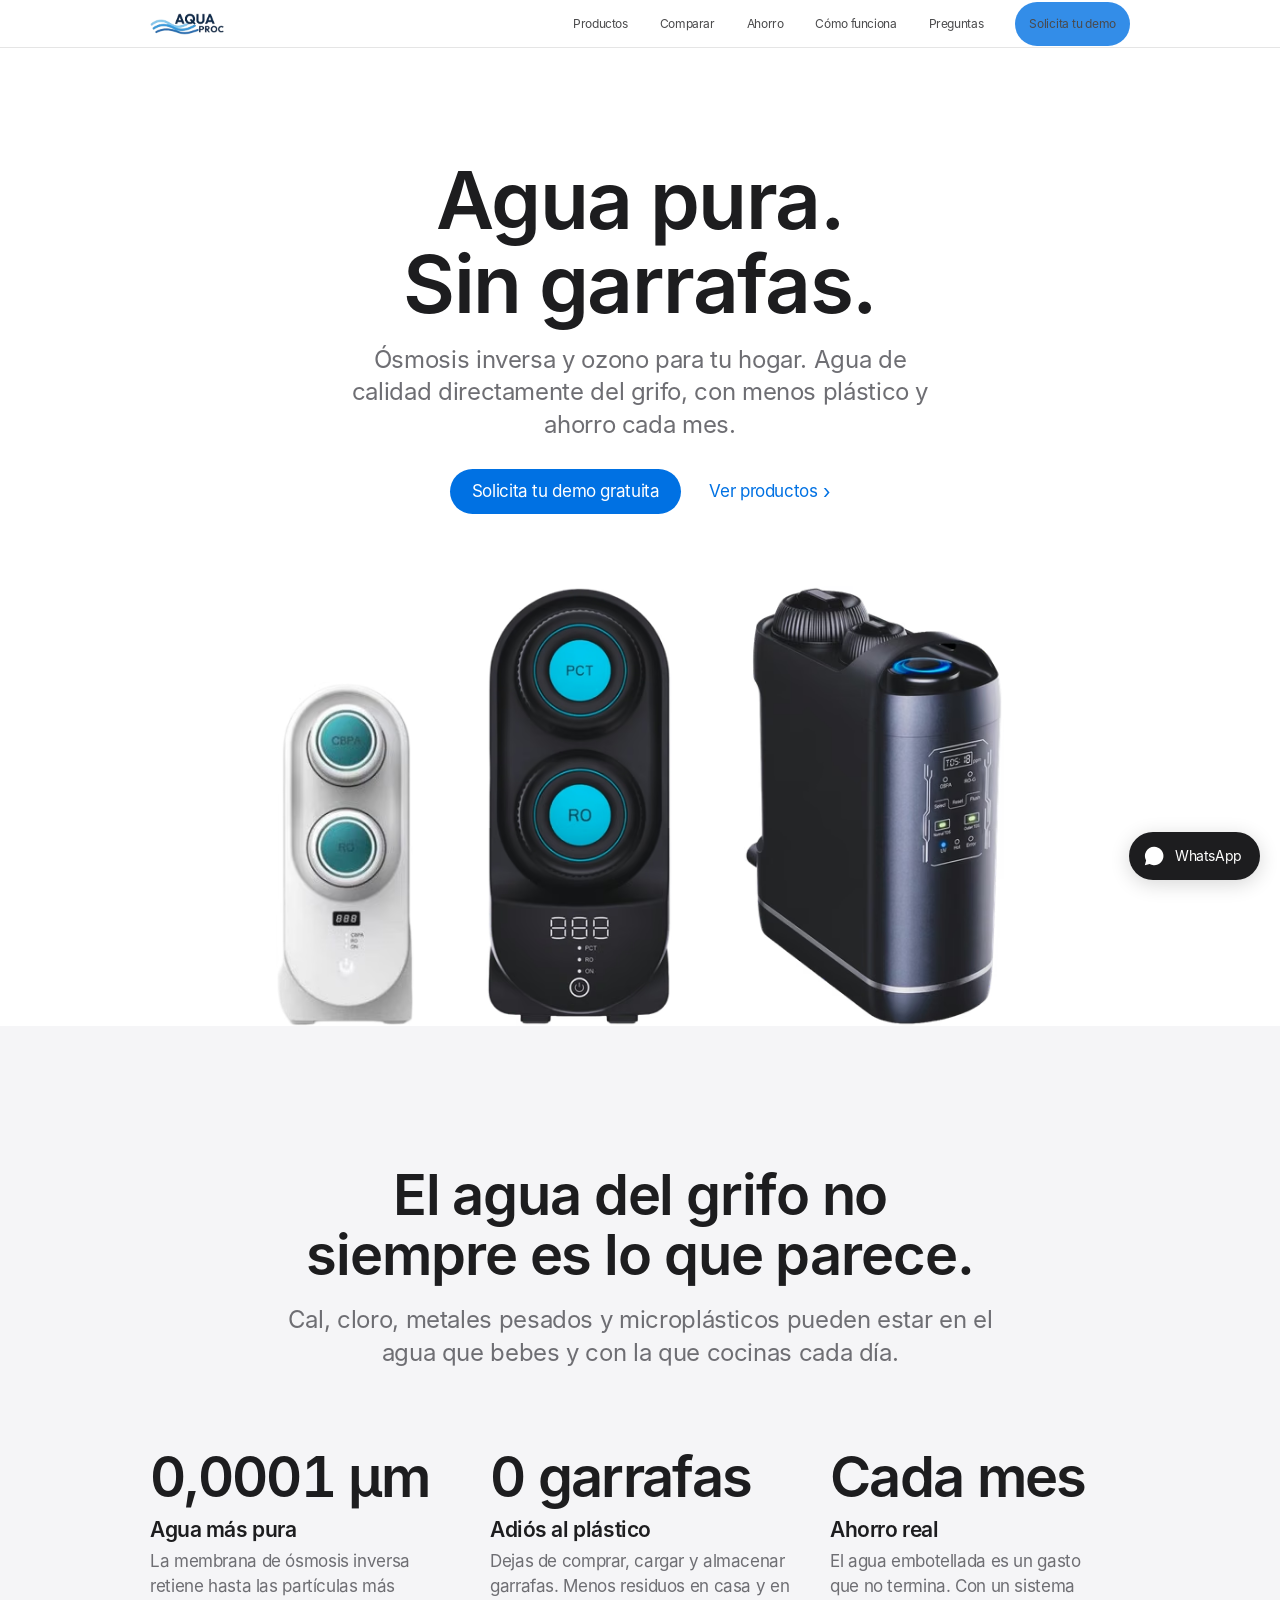
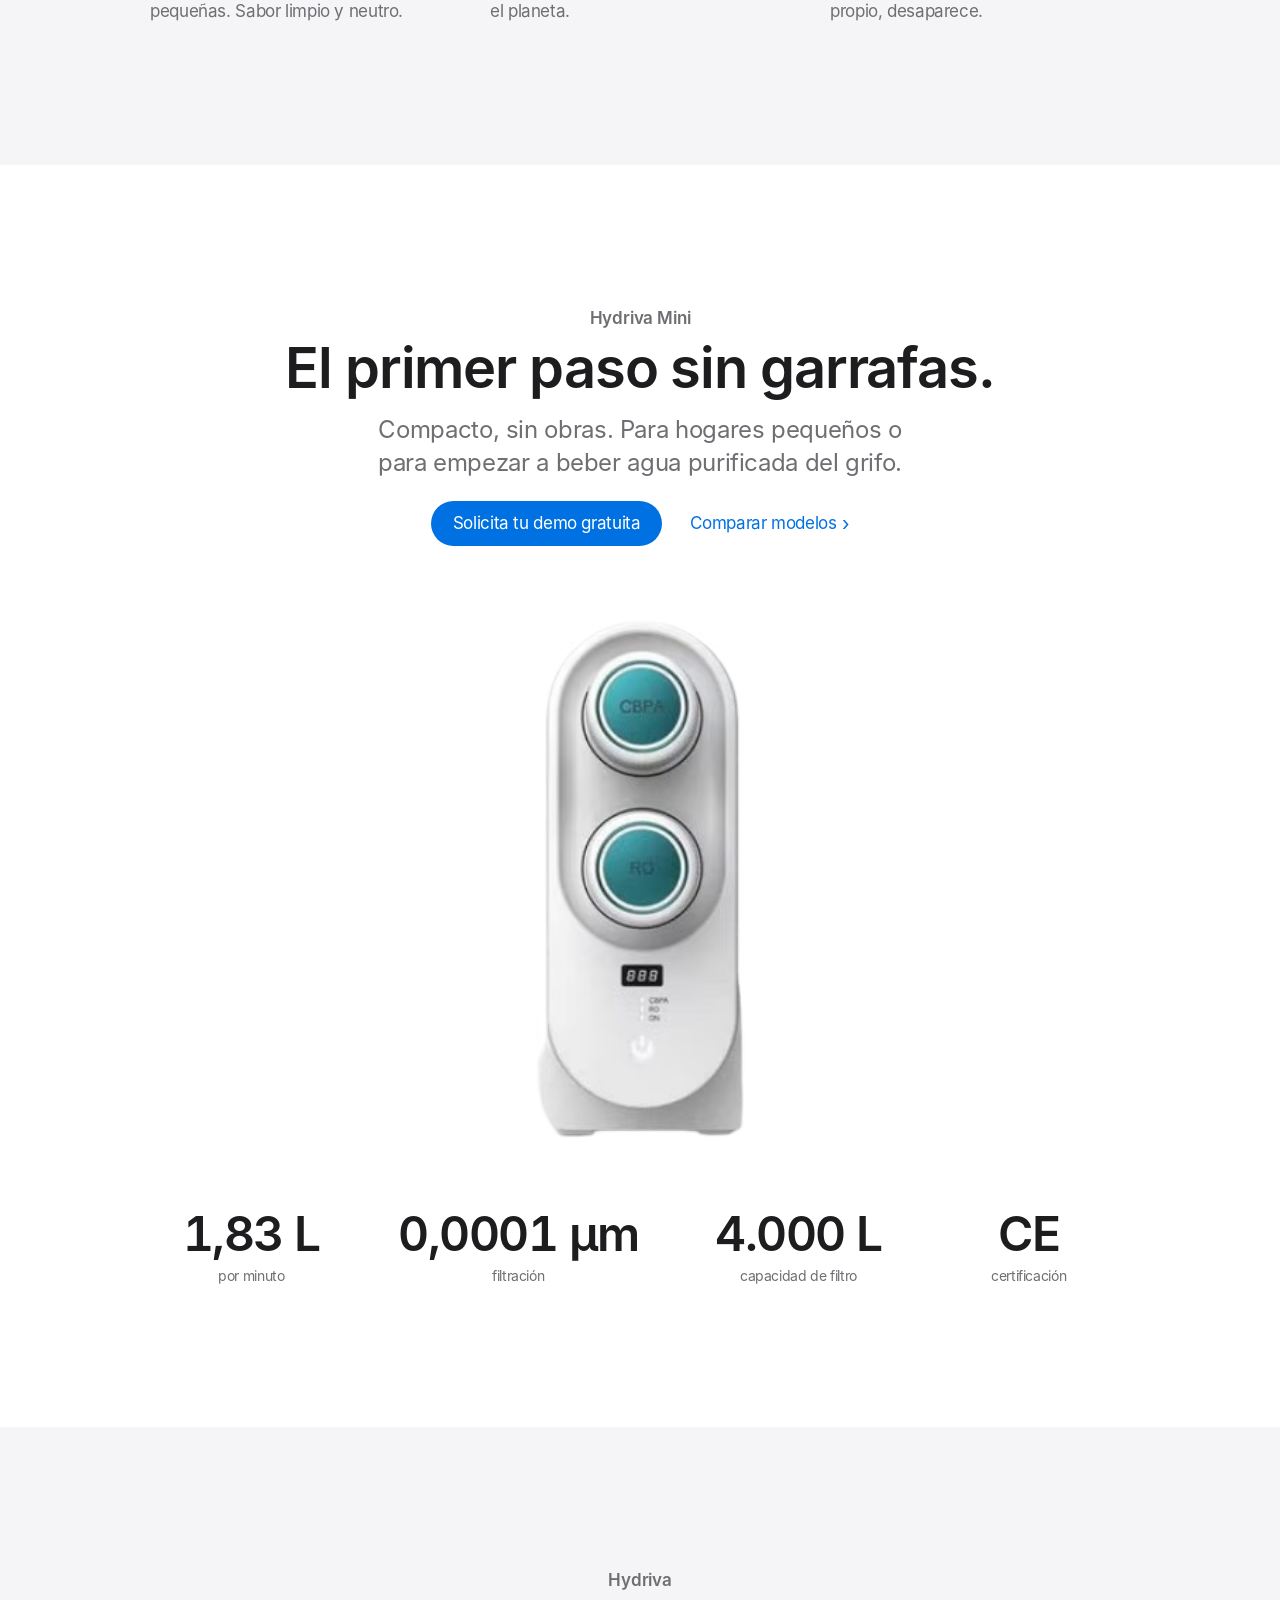
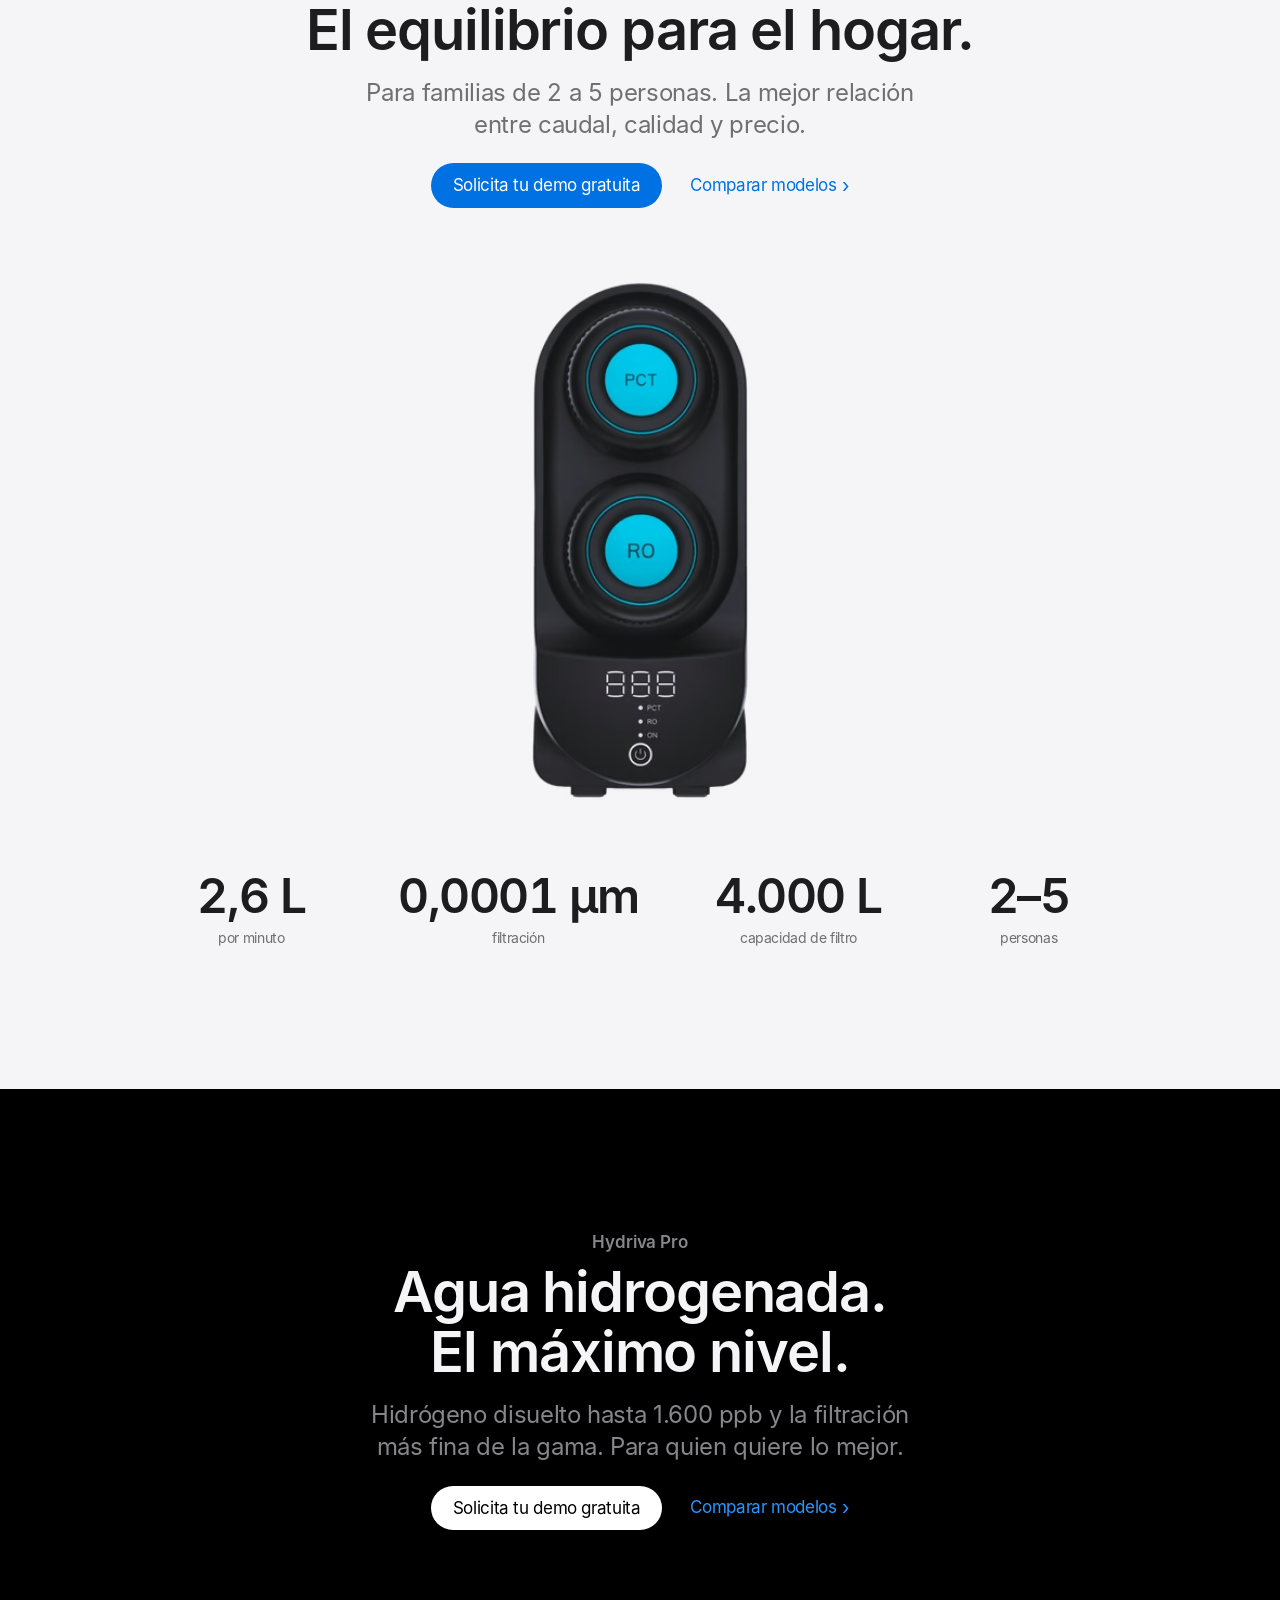
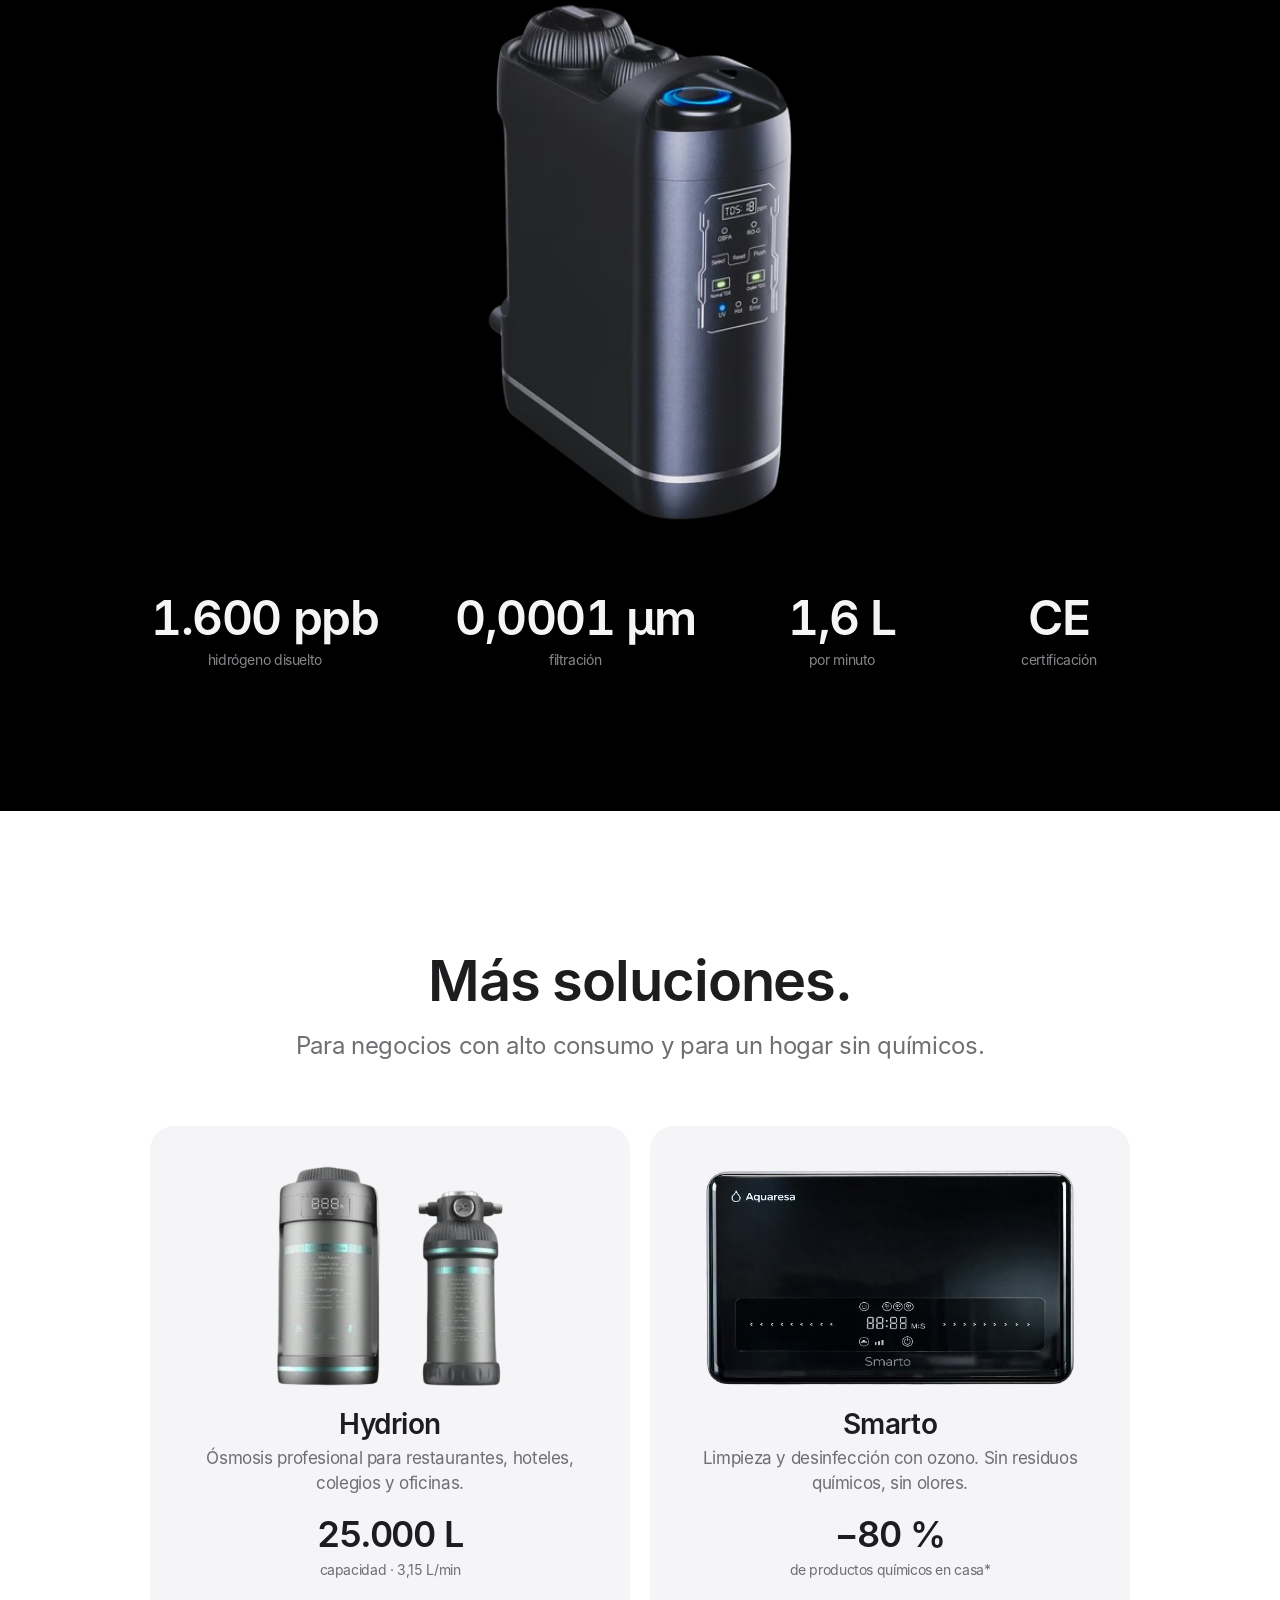
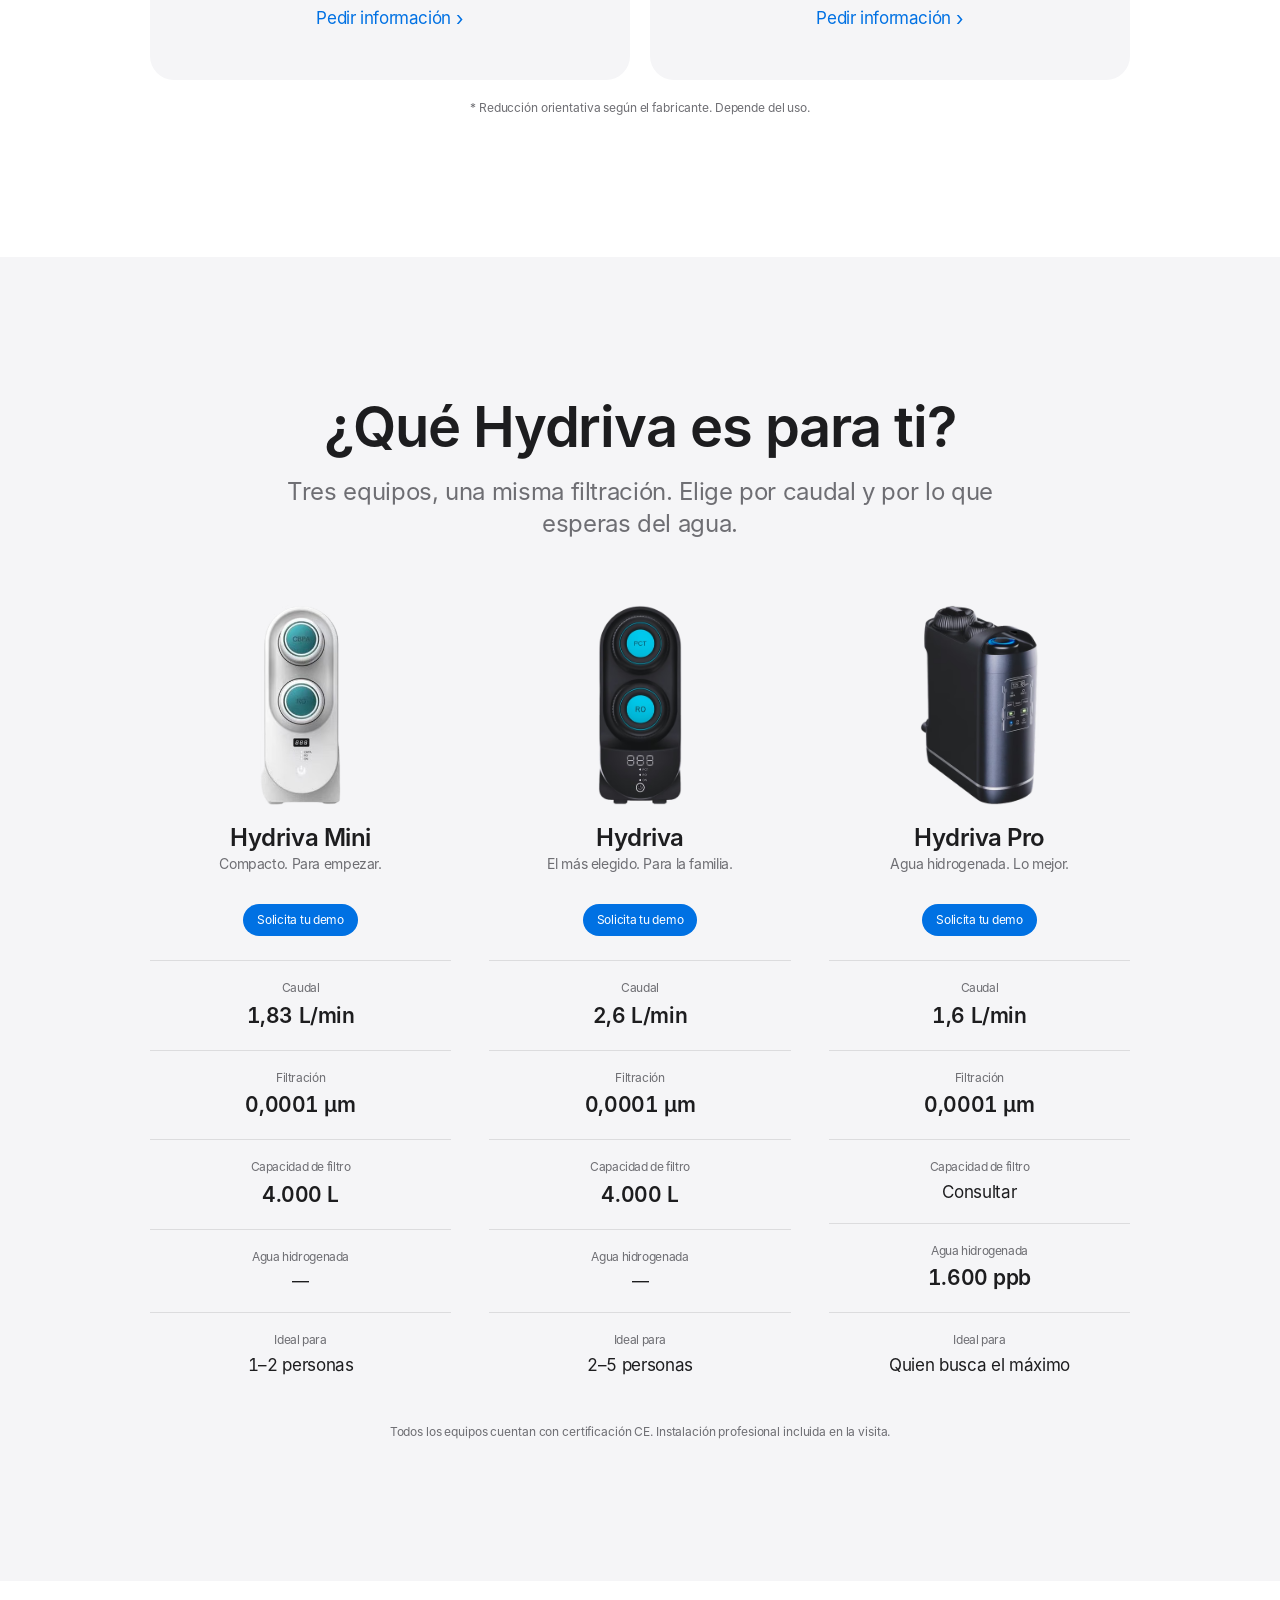
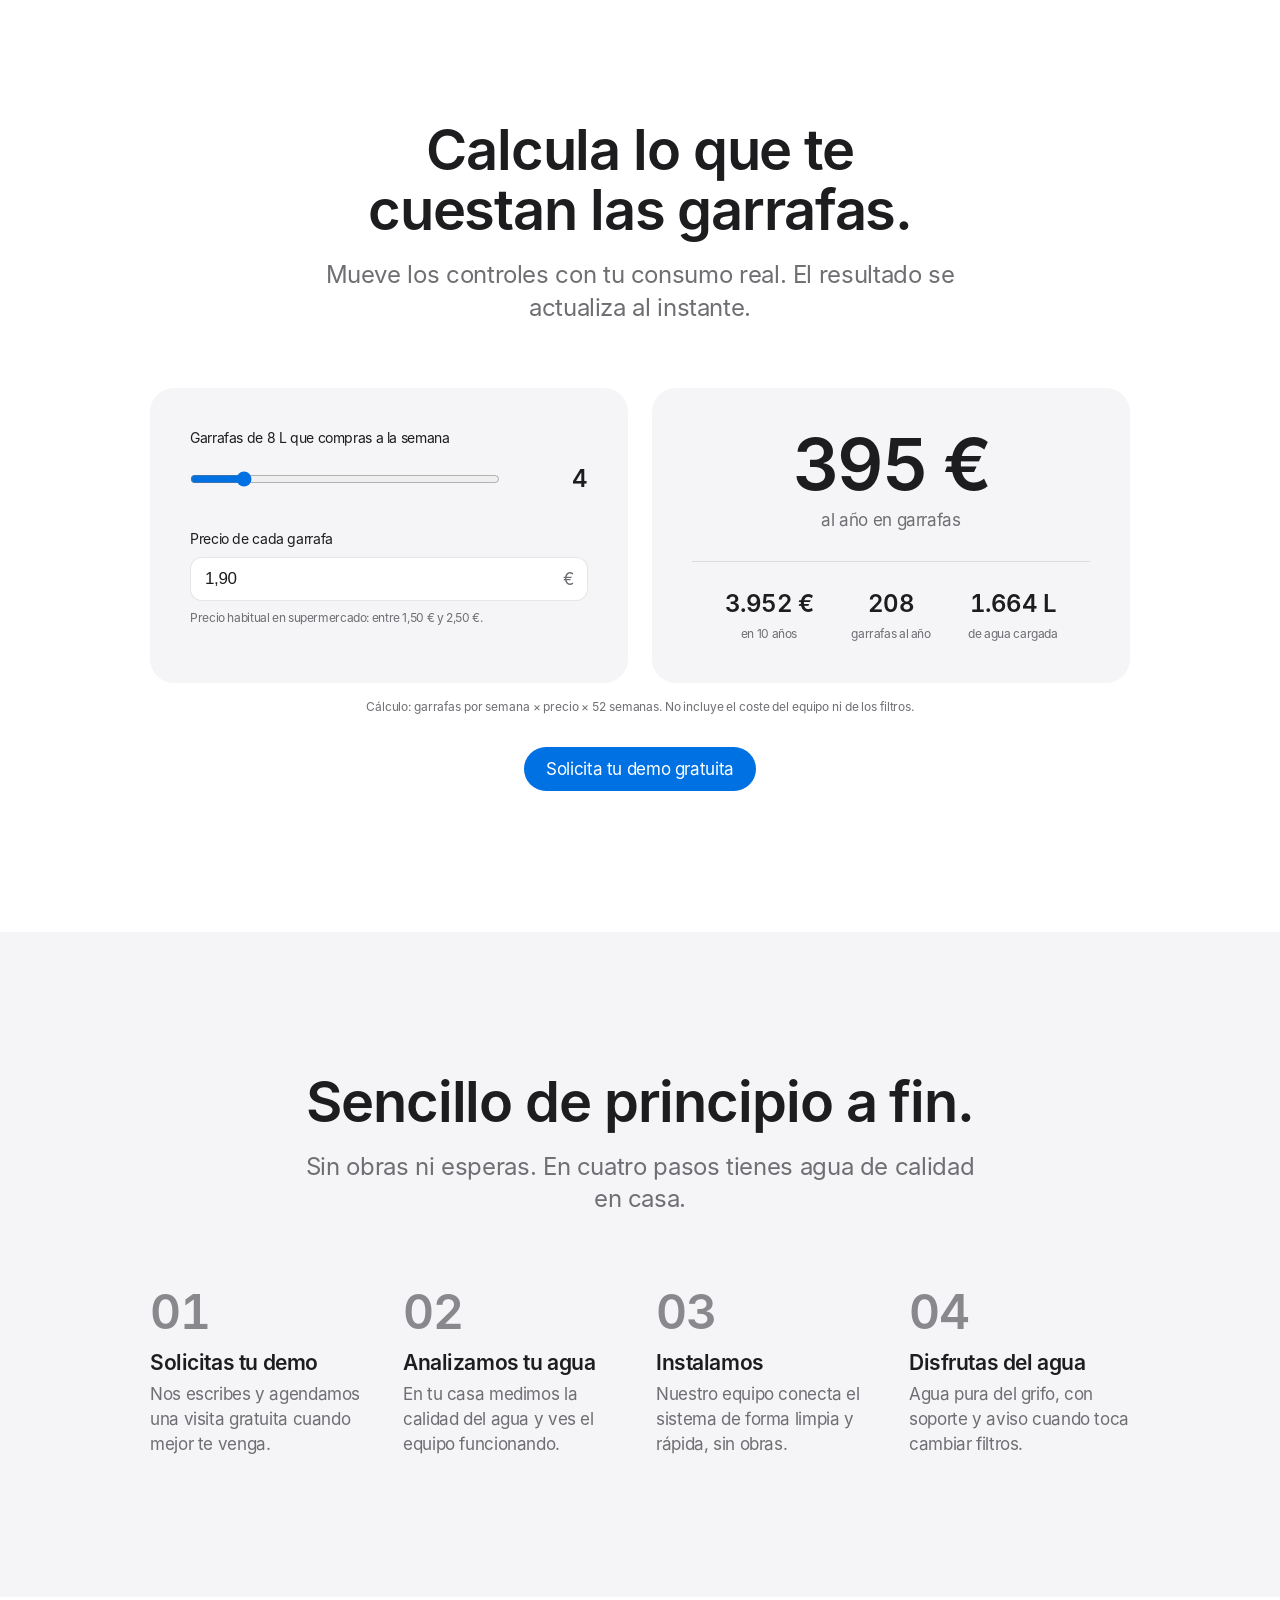
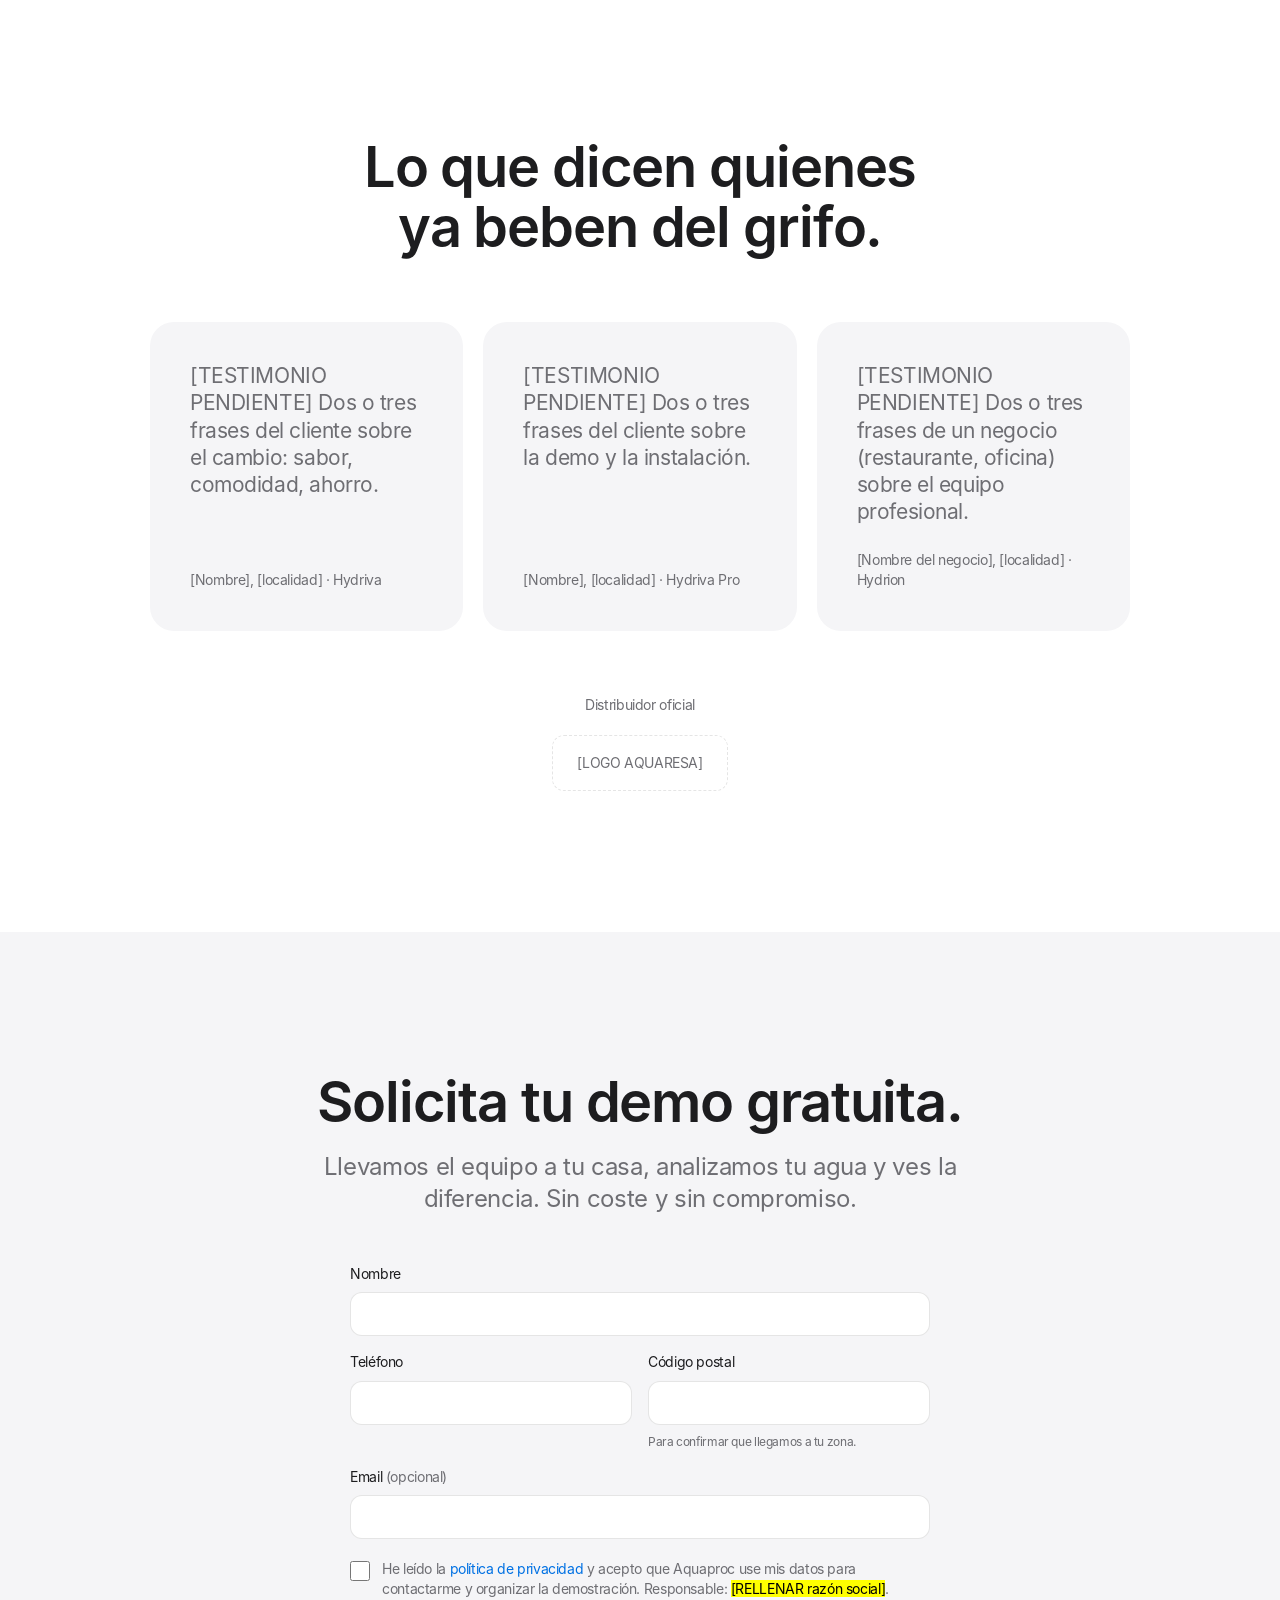
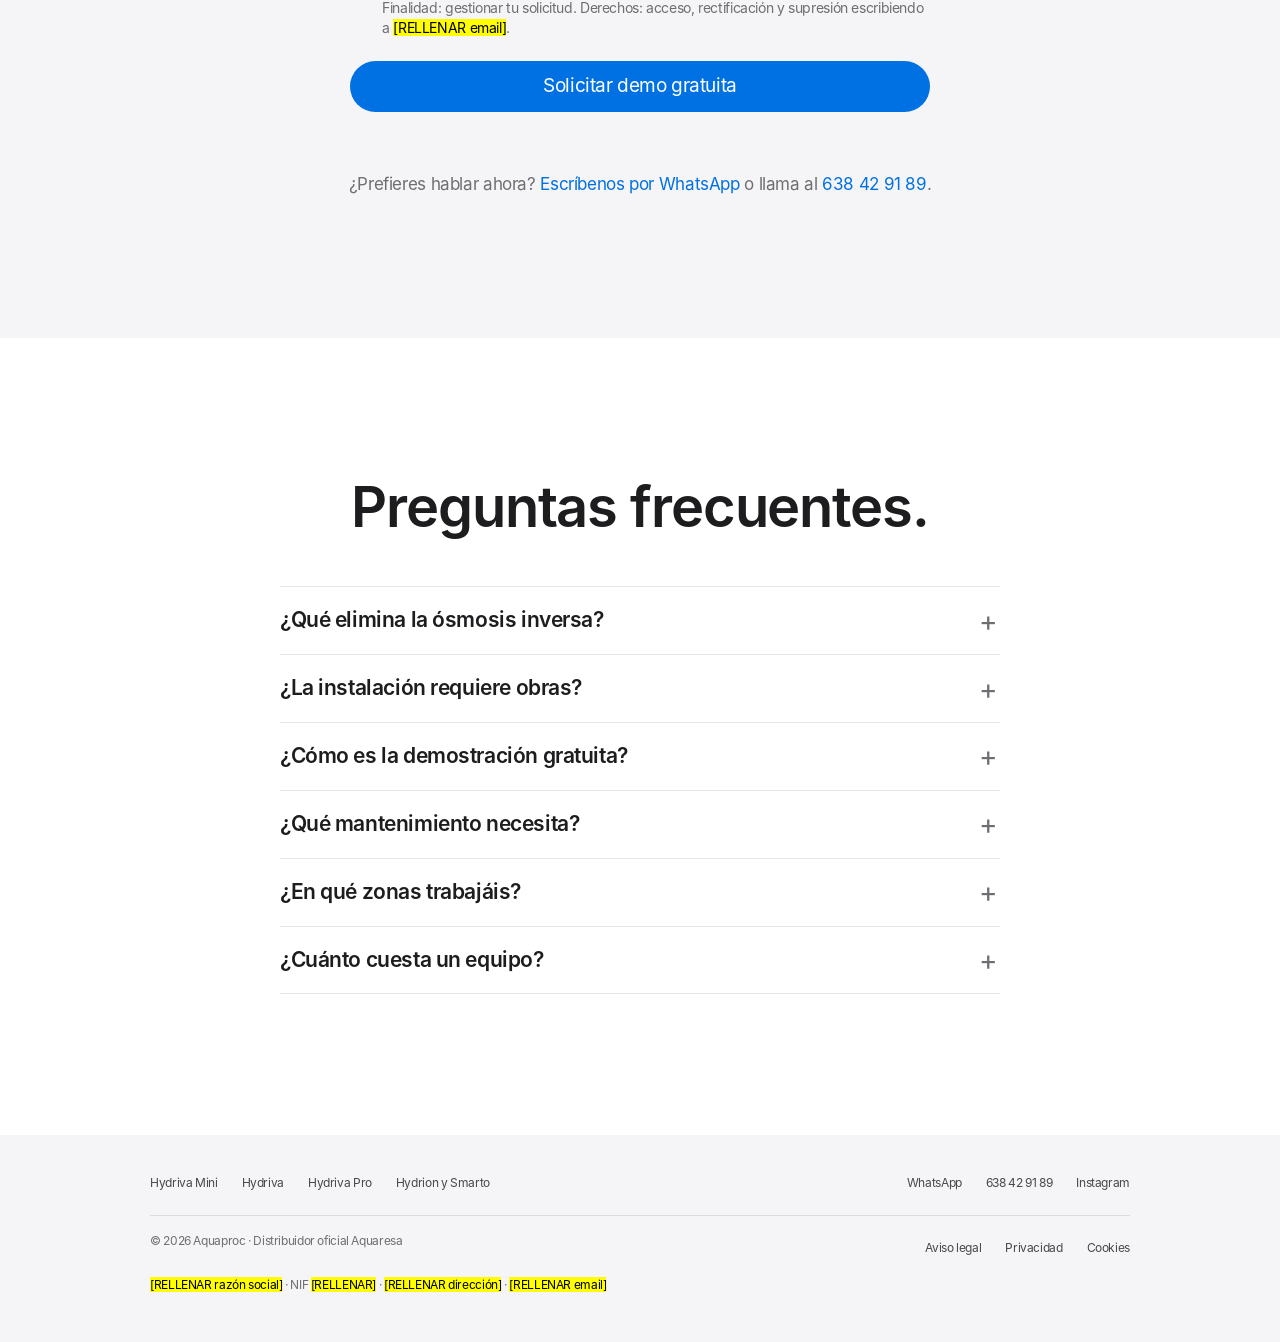
==== commit f1f5b172: "fix(móvil): tema siempre claro, hero con un solo producto, imágenes sin desbordar el contenedor, cif" ====
--- a/index.html
+++ b/index.html
@@ -6,8 +6,8 @@
 <title>Aquaproc · Agua pura en casa, sin garrafas</title>
 <meta name="description" content="Ósmosis inversa y ozono para tu hogar. Agua de calidad directamente del grifo, sin garrafas y con ahorro cada mes. Demo gratuita en tu casa, sin compromiso.">
 <link rel="canonical" href="https://aquaproc.com/">
-<meta name="theme-color" content="#ffffff" media="(prefers-color-scheme: light)">
-<meta name="theme-color" content="#000000" media="(prefers-color-scheme: dark)">
+<meta name="theme-color" content="#ffffff">
+<meta name="color-scheme" content="light">
 
 <meta property="og:type" content="website">
 <meta property="og:locale" content="es_ES">
--- a/css/style.css
+++ b/css/style.css
@@ -20,7 +20,7 @@
 }
 
 :root {
-  color-scheme: light dark;
+  color-scheme: light;
 
   --bg: #ffffff;
   --bg-alt: #f5f5f7;
@@ -54,27 +54,6 @@
   --t-reveal: 600ms;
 }
 
-/* Modo oscuro: solo cuando el sistema lo pide. Las secciones negras no cambian. */
-@media (prefers-color-scheme: dark) {
-  :root:not([data-theme="light"]) {
-    --bg: #000000;
-    --bg-alt: #161617;
-    --ink: #f5f5f7;
-    --ink-2: #86868b;
-    --line: rgba(255, 255, 255, 0.16);
-    --accent: #2997ff;
-    --accent-hover: #3aa1ff;
-  }
-}
-:root[data-theme="dark"] {
-  --bg: #000000;
-  --bg-alt: #161617;
-  --ink: #f5f5f7;
-  --ink-2: #86868b;
-  --line: rgba(255, 255, 255, 0.16);
-  --accent: #2997ff;
-  --accent-hover: #3aa1ff;
-}
 
 /* --------------------------------------------------------------------------
    Base
@@ -372,30 +351,6 @@
   -webkit-backdrop-filter: saturate(180%) blur(20px);
   backdrop-filter: saturate(180%) blur(20px);
   border-bottom: 1px solid var(--line);
-}
-@media (prefers-color-scheme: dark) {
-  :root:not([data-theme="light"]) .nav {
-    background: rgba(0, 0, 0, 0.72);
-  }
-}
-:root[data-theme="dark"] .nav {
-  background: rgba(0, 0, 0, 0.72);
-}
-/* En modo oscuro el logotipo (azul marino) pasa a blanco y la sección
-   negra de Hydriva Pro se distingue del fondo. */
-@media (prefers-color-scheme: dark) {
-  :root:not([data-theme="light"]) .nav-logo img {
-    filter: brightness(0) invert(1);
-  }
-  :root:not([data-theme="light"]) .section-dark {
-    background: #1d1d1f;
-  }
-}
-:root[data-theme="dark"] .nav-logo img {
-  filter: brightness(0) invert(1);
-}
-:root[data-theme="dark"] .section-dark {
-  background: #1d1d1f;
 }
 .nav-inner {
   display: flex;
@@ -548,6 +503,11 @@
   gap: clamp(24px, 6vw, 72px);
   height: clamp(260px, 40vw, 440px);
 }
+.hero-media picture {
+  height: 100%;
+  display: flex;
+  align-items: flex-end;
+}
 .hero-media img {
   height: 100%;
   width: auto;
@@ -560,7 +520,12 @@
   height: 100%;
 }
 @media (max-width: 599px) {
-  .hero-media .is-mini {
+  .hero-media {
+    height: clamp(300px, 92vw, 380px);
+    margin-top: 40px;
+  }
+  .hero-media .is-mini,
+  .hero-media .is-pro {
     display: none;
   }
 }
@@ -622,6 +587,11 @@
   margin: clamp(40px, 6vw, 72px) auto 0;
   height: clamp(300px, 44vw, 520px);
 }
+.product-media picture {
+  height: 100%;
+  display: flex;
+  justify-content: center;
+}
 .product-media img {
   height: 100%;
   width: auto;
@@ -642,8 +612,24 @@
 .spec {
   min-width: 140px;
 }
+@media (max-width: 599px) {
+  .specs {
+    display: grid;
+    grid-template-columns: 1fr 1fr;
+    gap: 28px 16px;
+    max-width: 340px;
+  }
+  .spec {
+    min-width: 0;
+  }
+  .spec .v {
+    font-size: 28px;
+    white-space: nowrap;
+  }
+}
 .spec .v {
   display: block;
+  white-space: nowrap;
   font-size: clamp(36px, 4.6vw, 48px);
   font-weight: 600;
   letter-spacing: -0.03em;
@@ -1309,12 +1295,6 @@
   pointer-events: none;
   transform: translateY(8px);
 }
-@media (prefers-color-scheme: dark) {
-  :root:not([data-theme="light"]) .wa-float {
-    background: #f5f5f7;
-    color: #000;
-  }
-}
 @media (max-width: 599px) {
   .wa-float span {
     display: none;
